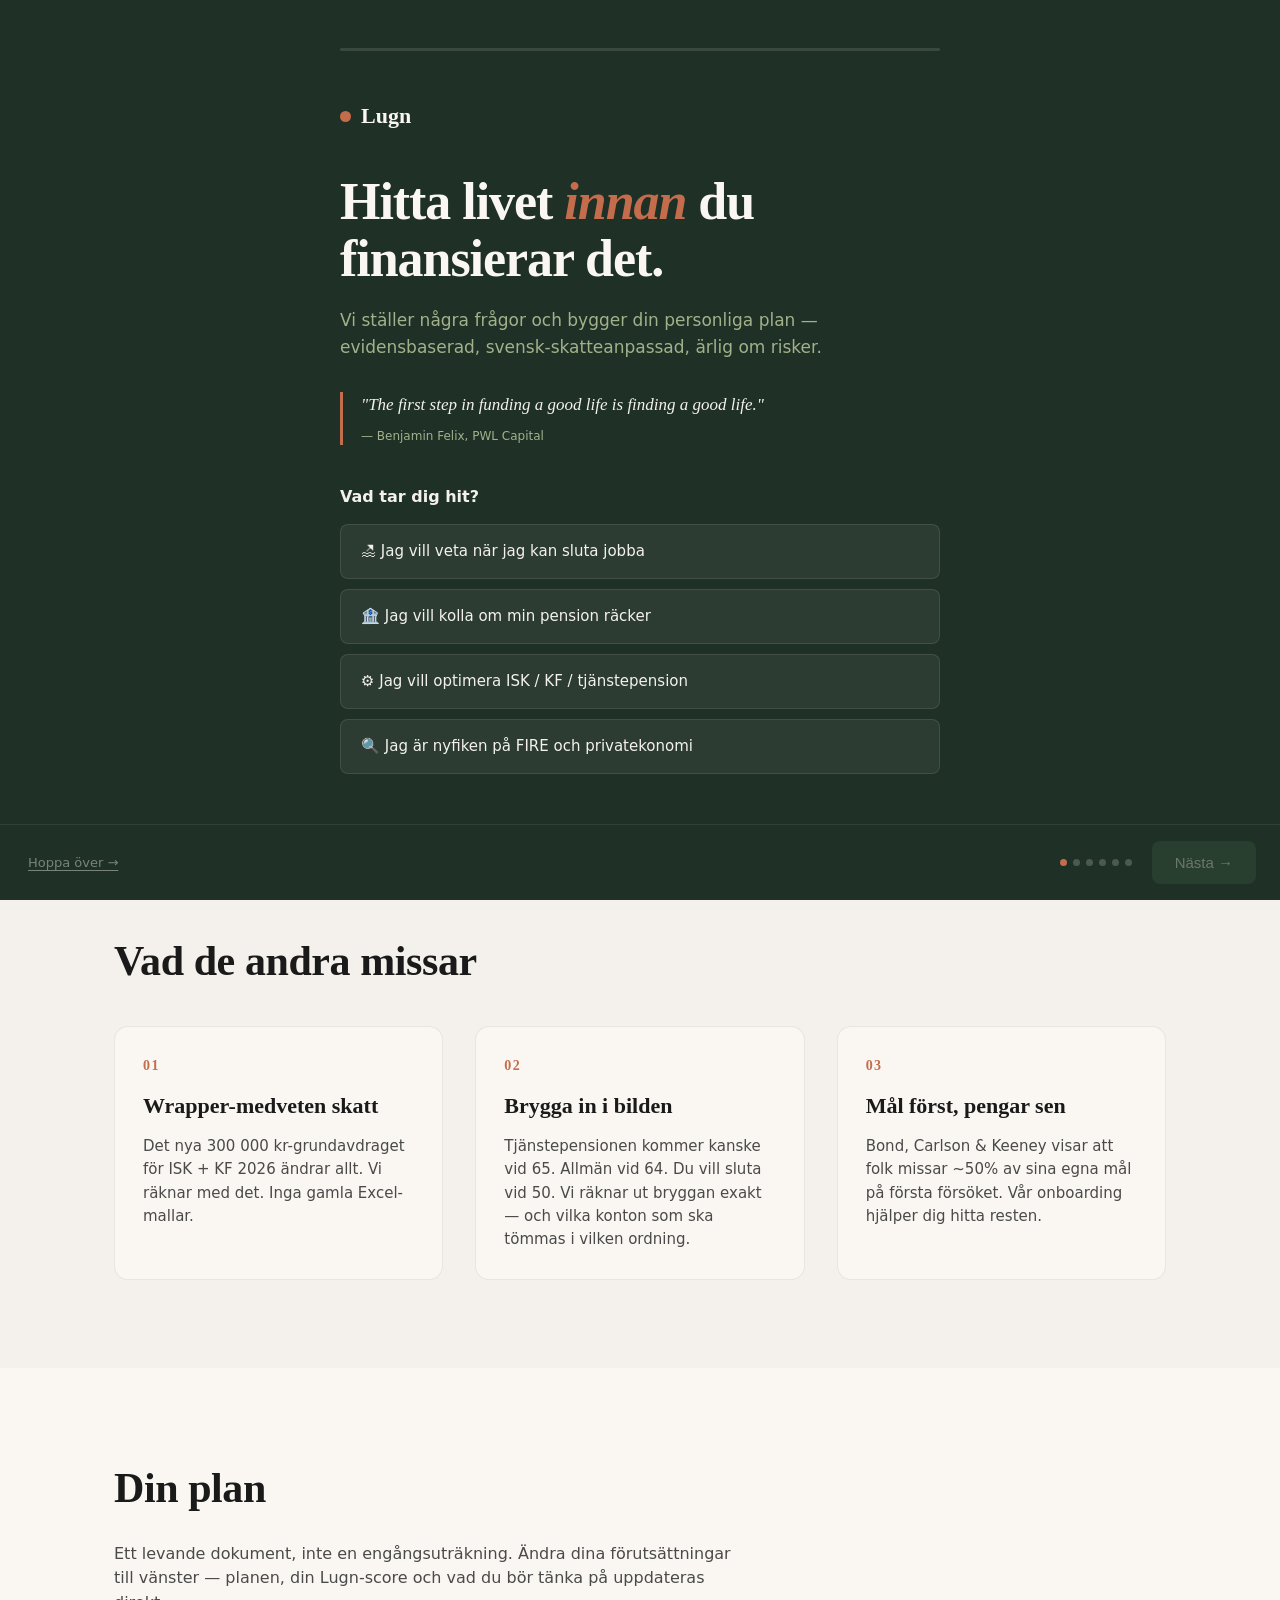
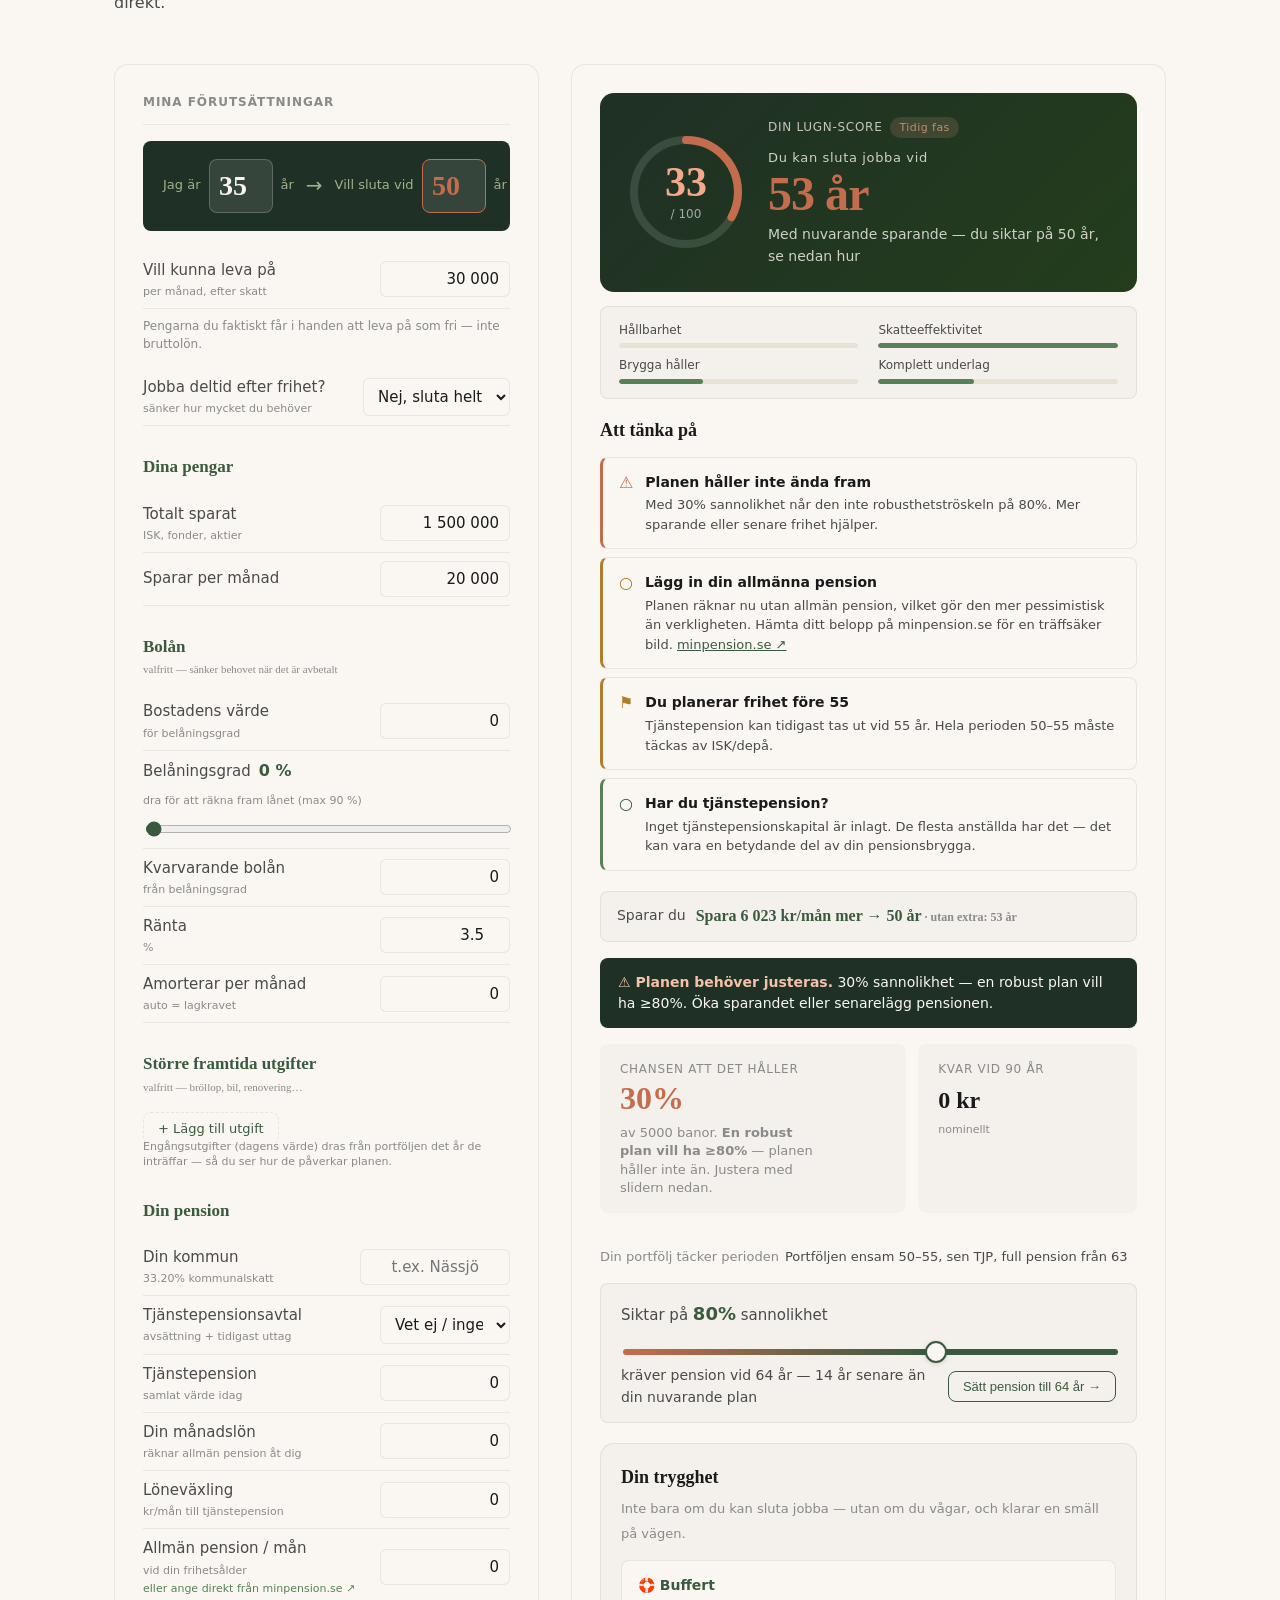
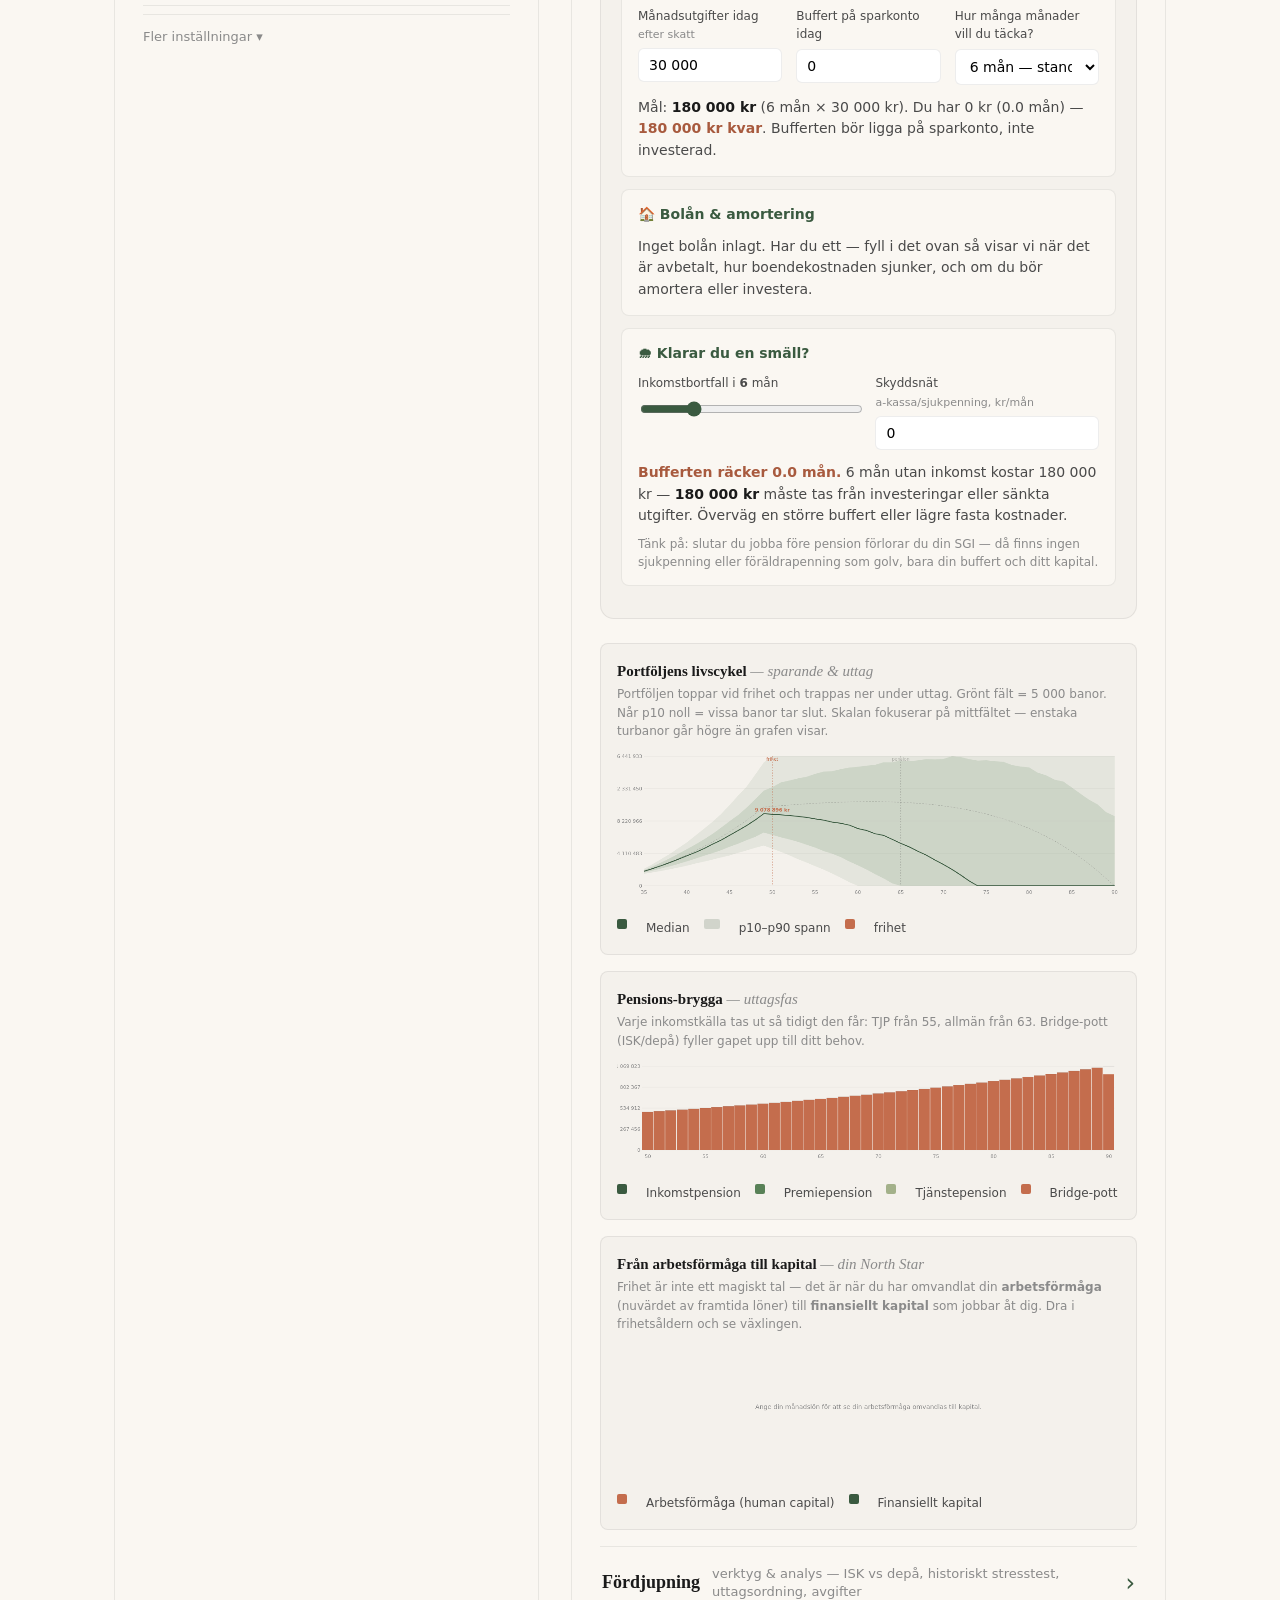
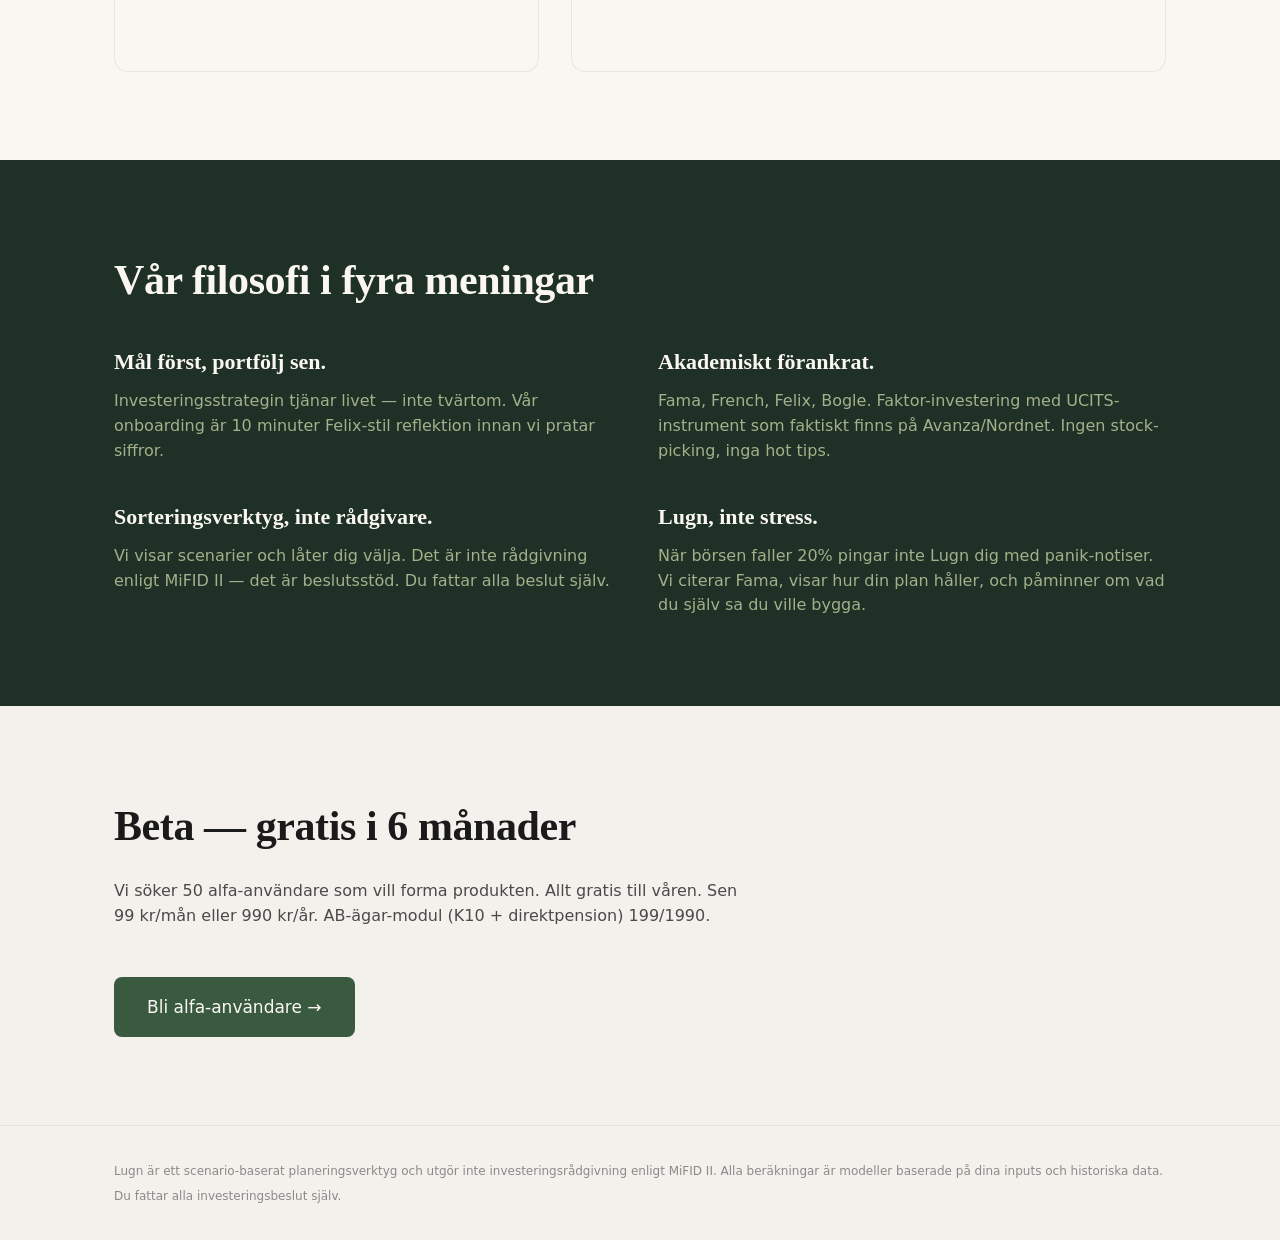
==== prototype/index.html @ bfe2ec63 "Ny graf: Human capital → finansiellt kapital (North Star) Feature #2 av användarens önskelista. Stap" ====
<!DOCTYPE html>
<html lang="sv">
<head>
<meta charset="UTF-8">
<meta name="viewport" content="width=device-width, initial-scale=1.0">
<title>Lugn — Hitta livet innan du finansierar det</title>
<link rel="stylesheet" href="style.css?v=52">
<link rel="stylesheet" href="onboarding.css?v=52">
</head>
<body>

<!-- ═══ ONBOARDING OVERLAY ═══════════════════════════════════════════════ -->
<div id="obOverlay" class="ob-overlay" style="display:none">
  <div class="ob-wrap" id="obWrap">

    <div class="ob-progress">
      <div class="ob-progress-bar" id="obProgress"></div>
    </div>

    <!-- Steg 1 -->
    <div class="ob-step active" data-step="1">
      <div class="ob-logo"><span class="brand-dot"></span> Lugn</div>
      <h1 class="ob-h1">Hitta livet <em>innan</em> du finansierar det.</h1>
      <p class="ob-lead">Vi ställer några frågor och bygger din personliga plan — evidensbaserad, svensk-skatteanpassad, ärlig om risker.</p>
      <blockquote class="ob-quote">
        "The first step in funding a good life is finding a good life."
        <cite>— Benjamin Felix, PWL Capital</cite>
      </blockquote>
      <p class="ob-question">Vad tar dig hit?</p>
      <div class="ob-options" data-key="motivation">
        <button class="ob-opt" data-val="fire">🏖 Jag vill veta när jag kan sluta jobba</button>
        <button class="ob-opt" data-val="pension">🏦 Jag vill kolla om min pension räcker</button>
        <button class="ob-opt" data-val="optimize">⚙️ Jag vill optimera ISK / KF / tjänstepension</button>
        <button class="ob-opt" data-val="curious">🔍 Jag är nyfiken på FIRE och privatekonomi</button>
      </div>
    </div>

    <!-- Steg 2 -->
    <div class="ob-step" data-step="2">
      <div class="ob-step-label">Steg 2 av 6</div>
      <h2 class="ob-h2">Om dig</h2>
      <label class="ob-label">
        <span>Hur gammal är du?</span>
        <div class="ob-slider-row">
          <input type="range" id="obAge" min="22" max="65" value="35">
          <strong id="obAgeVal">35 år</strong>
        </div>
      </label>
      <p class="ob-question" style="margin-top:28px">Har du sambo eller partner som ingår i planen?</p>
      <div class="ob-options" data-key="partner">
        <button class="ob-opt" data-val="no">Nej, bara jag</button>
        <button class="ob-opt" data-val="yes">Ja, vi planerar ihop</button>
      </div>
      <p class="ob-question" style="margin-top:28px">Hur jobbar du?</p>
      <div class="ob-options" data-key="employment">
        <button class="ob-opt" data-val="employee">Anställd</button>
        <button class="ob-opt" data-val="ab">Egenföretagare med AB <span class="ob-badge">K10-modul</span></button>
        <button class="ob-opt" data-val="mixed">Blandat / konsult</button>
      </div>
    </div>

    <!-- Steg 3 -->
    <div class="ob-step" data-step="3">
      <div class="ob-step-label">Steg 3 av 6</div>
      <h2 class="ob-h2">Dina pengar</h2>
      <p class="ob-sublead">Ungefär räcker. Du kan finjustera allt efteråt.</p>
      <label class="ob-label">
        <span>Vad tjänar du i månaden? <span class="ob-hint">(lön före skatt)</span></span>
        <div class="ob-slider-row">
          <input type="range" id="obSalary" min="0" max="120000" step="1000" value="40000">
          <strong id="obSalaryVal">40 000 kr</strong>
        </div>
      </label>
      <p class="ob-hint" style="margin:6px 0 0">Vi använder lönen för att räkna in din allmänna pension och tjänstepension — annars blir planen onödigt pessimistisk.</p>
      <p class="ob-question" style="margin-top:28px">Totalt sparat idag? <span class="ob-hint">(ISK, KF, fonder, depå)</span></p>
      <div class="ob-chips" data-key="totalSaved">
        <button class="ob-chip" data-val="250000">Under 500 000</button>
        <button class="ob-chip" data-val="750000">500k – 1 miljon</button>
        <button class="ob-chip" data-val="2000000">1 – 3 miljoner</button>
        <button class="ob-chip" data-val="5000000">3 – 7 miljoner</button>
        <button class="ob-chip" data-val="8500000">7 miljoner +</button>
      </div>
      <p class="ob-question" style="margin-top:28px">Sparar per månad?</p>
      <div class="ob-chips" data-key="monthlySavings">
        <button class="ob-chip" data-val="3000">Under 5 000</button>
        <button class="ob-chip" data-val="7500">5 000 – 10 000</button>
        <button class="ob-chip" data-val="15000">10 000 – 20 000</button>
        <button class="ob-chip" data-val="30000">20 000 – 40 000</button>
        <button class="ob-chip" data-val="50000">40 000 +</button>
      </div>
      <p class="ob-question" style="margin-top:28px">Har du tjänstepension?</p>
      <div class="ob-options" data-key="hasTjp">
        <button class="ob-opt" data-val="know">Ja, vet ungefär vad det är värt</button>
        <button class="ob-opt" data-val="has_unknown">Ja, men vet inte hur mycket</button>
        <button class="ob-opt" data-val="none">Nej / egenföretagare utan TJP</button>
      </div>
    </div>

    <!-- Steg 4 -->
    <div class="ob-step" data-step="4">
      <div class="ob-step-label">Steg 4 av 6</div>
      <h2 class="ob-h2">Ditt mål</h2>
      <label class="ob-label">
        <span>Vid vilken ålder vill du ha ekonomisk frihet?</span>
        <div class="ob-slider-row">
          <input type="range" id="obRetire" min="40" max="70" value="55">
          <strong id="obRetireVal">55 år</strong>
        </div>
      </label>
      <label class="ob-label" style="margin-top:32px">
        <span>Hur mycket vill du kunna leva på i månaden — <em>efter skatt</em> — när du är fri?</span>
        <div class="ob-slider-row">
          <input type="range" id="obNeed" min="10000" max="80000" step="1000" value="30000">
          <strong id="obNeedVal">30 000 kr/mån</strong>
        </div>
      </label>
      <p class="ob-hint" style="margin:8px 0 0">Det här är pengarna du faktiskt får i handen att leva på — inte bruttolön.</p>
    </div>

    <!-- Steg 5: Rekommendation (fylls dynamiskt av onboarding.js) -->
    <div class="ob-step" data-step="5">
      <div class="ob-step-label">Steg 5 av 6</div>
      <h2 class="ob-h2">Din nuvarande bana</h2>
      <div id="obRecommendation" class="ob-rec-wrap">
        <div class="ob-spinner" style="margin:48px auto"></div>
      </div>
    </div>

    <!-- Steg 6 (fd. steg 5): Hitta livet -->
    <div class="ob-step" data-step="6">
      <div class="ob-step-label">Steg 6 av 6</div>
      <h2 class="ob-h2">Hitta livet</h2>
      <p class="ob-sublead">Det här steget är annorlunda. Det handlar inte om pengar.</p>
      <blockquote class="ob-quote small">
        "People omit nearly half of the objectives they later identify as personally relevant — on the first try."
        <cite>— Bond, Carlson &amp; Keeney (2008)</cite>
      </blockquote>
      <label class="ob-label" style="margin-top:24px">
        <span>Vad vill du ha mer tid till när du är ekonomiskt fri?<br>
        <small style="color:rgba(255,255,255,.5);font-weight:400">Skriv minst tre saker. Var konkret.</small></span>
        <textarea id="obGoals" rows="4" placeholder="T.ex. mer tid med barnen, bygga något med händerna, resa utan deadline…"></textarea>
      </label>
      <p class="ob-question" style="margin-top:28px">Vilket påstående stämmer bäst in på dig?</p>
      <div class="ob-options" data-key="disposition">
        <button class="ob-opt" data-val="approach">
          "När jag vill ha något ger jag mig hän helt för att nå det."
          <small>Approach — coachen fokuserar på vad du är på väg mot</small>
        </button>
        <button class="ob-opt" data-val="avoidance">
          "Jag oroar mig för att göra fel och vill undvika misstag."
          <small>Avoidance — coachen fokuserar på vad planen skyddar dig mot</small>
        </button>
        <button class="ob-opt" data-val="mixed">
          "Lite av varje beroende på situation."
          <small>Mixed — coachen anpassar sig</small>
        </button>
      </div>
    </div>

    <!-- Steg 7: Computing -->
    <div class="ob-step" data-step="7">
      <div class="ob-computing">
        <div class="ob-spinner"></div>
        <h2 class="ob-h2" style="margin-top:32px">Bygger din plan…</h2>
        <div class="ob-computing-steps">
          <div class="ob-cs" id="cs1">✓ Svenska skatteregler 2026</div>
          <div class="ob-cs" id="cs2">✓ Pensions-brygga beräknad</div>
          <div class="ob-cs" id="cs3">✓ Monte Carlo (5 000 banor)</div>
          <div class="ob-cs" id="cs4">✓ Din plan är klar</div>
        </div>
      </div>
    </div>

    <!-- Nav -->
    <div class="ob-nav" id="obNav">
      <button class="ob-back btn btn-ghost" id="obBack" type="button" style="display:none">← Tillbaka</button>
      <button class="ob-skip" id="obSkip" type="button" onclick="skipOnboarding()">Hoppa över →</button>
      <div class="ob-nav-right">
        <span class="ob-step-dots" id="obDots"></span>
        <button class="btn btn-primary ob-next" id="obNext" type="button" disabled>Nästa →</button>
      </div>
    </div>

  </div>
</div>
<!-- ═══════════════════════════════════════════════════════════════════════ -->

<header class="nav">
  <div class="container nav-inner">
    <a class="brand" href="#top">
      <span class="brand-dot"></span>
      Lugn
    </a>
    <nav class="nav-links">
      <a href="#kalkylator">Kalkylatorn</a>
      <a href="#filosofi">Filosofin</a>
      <a href="#priser">Priser</a>
    </nav>
    <a class="btn btn-ghost" href="#kalkylator">Prova gratis</a>
  </div>
</header>

<main id="top">

  <section class="hero">
    <div class="container">
      <span class="eyebrow">Evidence-based finansplanering för svenskar</span>
      <h1>Hitta livet <em>innan</em> du finansierar det.</h1>
      <p class="lead">
        Lugn är en lugn, akademiskt förankrad finansplanerings-app — inte en mäklare, inte en robot.
        Vi räknar ut hur stor pensions-brygga du behöver, vilka konton du borde fylla först,
        och när du faktiskt kan sluta jobba — med svenska skatteregler och 2026 års 300 000 kr ISK-grundavdrag inräknat.
      </p>
      <div class="hero-cta">
        <button class="btn btn-primary" id="heroCta" onclick="showOnboarding()">Kom igång — 5 frågor →</button>
        <a class="btn btn-text" href="#kalkylator">Hoppa direkt till kalkylatorn</a>
      </div>
      <div class="hero-quote">
        <em>"The first step in funding a good life is finding a good life."</em>
        <span>— Benjamin Felix, PWL Capital</span>
      </div>
    </div>
  </section>

  <section class="band band-cream">
    <div class="container">
      <h2 class="section-h">Vad de andra missar</h2>
      <div class="grid-3">
        <div class="card">
          <div class="card-num">01</div>
          <h3>Wrapper-medveten skatt</h3>
          <p>Det nya 300 000 kr-grundavdraget för ISK + KF 2026 ändrar allt. Vi räknar med det. Inga gamla Excel-mallar.</p>
        </div>
        <div class="card">
          <div class="card-num">02</div>
          <h3>Brygga in i bilden</h3>
          <p>Tjänstepensionen kommer kanske vid 65. Allmän vid 64. Du vill sluta vid 50. Vi räknar ut bryggan exakt — och vilka konton som ska tömmas i vilken ordning.</p>
        </div>
        <div class="card">
          <div class="card-num">03</div>
          <h3>Mål först, pengar sen</h3>
          <p>Bond, Carlson &amp; Keeney visar att folk missar ~50% av sina egna mål på första försöket. Vår onboarding hjälper dig hitta resten.</p>
        </div>
      </div>
    </div>
  </section>

  <section id="kalkylator" class="band">
    <div class="container">
      <h2 class="section-h">Din plan</h2>
      <p class="section-sub">Ett levande dokument, inte en engångsuträkning. Ändra dina förutsättningar till vänster — planen, din Lugn-score och vad du bör tänka på uppdateras direkt.</p>

      <div class="calc">
        <div class="calc-inputs">
          <div class="calc-inputs-header">Mina förutsättningar</div>

          <!-- Huvud-frågan: åldrarna -->
          <div class="age-hero">
            <div class="age-hero-item">
              <span class="age-hero-label">Jag är</span>
              <input type="number" id="age" value="35" min="18" max="80" class="age-hero-input">
              <span class="age-hero-unit">år</span>
            </div>
            <div class="age-hero-sep">→</div>
            <div class="age-hero-item">
              <span class="age-hero-label">Vill sluta vid</span>
              <input type="number" id="retire" value="50" min="35" max="75" class="age-hero-input hero-retire">
              <span class="age-hero-unit">år</span>
            </div>
          </div>

          <!-- Önskad inkomst som fri/pensionär -->
          <div class="need-section">
            <label class="need-input-label">
              <span>Vill kunna leva på <span class="input-hint">per månad, efter skatt</span></span>
              <input type="text" inputmode="numeric" class="num" id="needPerMonth" value="30000" step="1000">
            </label>
            <p class="need-hint">Pengarna du faktiskt får i handen att leva på som fri — inte bruttolön.</p>

            <label class="need-input-label" style="margin-top:14px">
              <span>Jobba deltid efter frihet? <span class="input-hint">sänker hur mycket du behöver</span></span>
              <select id="partTimePct" style="width:auto;text-align:left">
                <option value="0">Nej, sluta helt</option>
                <option value="25">Ja, 25 %</option>
                <option value="50">Ja, 50 %</option>
                <option value="75">Ja, 75 %</option>
              </select>
            </label>
            <label class="need-input-label" id="partTimeUntilRow" style="display:none">
              <span>…deltid till ålder</span>
              <input type="number" id="partTimeUntil" value="60" min="40" max="75">
            </label>
            <p class="need-hint" id="partTimeHint" style="display:none"></p>
          </div>

          <h3>Dina pengar</h3>
          <label>
            <span>Totalt sparat <span class="input-hint">ISK, fonder, aktier</span></span>
            <input type="text" inputmode="numeric" class="num" id="iskBalance" value="1500000" step="50000">
          </label>
          <label>
            <span>Sparar per månad</span>
            <input type="text" inputmode="numeric" class="num" id="savingsPerMonth" value="20000" step="1000">
          </label>

          <h3>Bolån <span class="input-hint">valfritt — sänker behovet när det är avbetalt</span></h3>
          <label>
            <span>Bostadens värde <span class="input-hint">för belåningsgrad</span></span>
            <input type="text" inputmode="numeric" class="num" id="propertyValue" value="0" step="100000">
          </label>
          <label class="calc-slider-row">
            <span>Belåningsgrad <strong id="ltvVal">0 %</strong> <span class="input-hint">dra för att räkna fram lånet (max 90 %)</span></span>
            <input type="range" id="ltvSlider" min="0" max="90" value="0" step="1">
          </label>
          <label>
            <span>Kvarvarande bolån <span class="input-hint">från belåningsgrad</span></span>
            <input type="text" inputmode="numeric" class="num" id="loanBalance" value="0" step="50000">
          </label>
          <label>
            <span>Ränta <span class="input-hint">%</span></span>
            <input type="number" id="loanRate" value="3.5" step="0.1">
          </label>
          <label>
            <span>Amorterar per månad <span class="input-hint">auto = lagkravet</span></span>
            <input type="text" inputmode="numeric" class="num" id="loanAmort" value="0" step="500">
          </label>

          <h3>Större framtida utgifter <span class="input-hint">valfritt — bröllop, bil, renovering…</span></h3>
          <div id="bigExpList"></div>
          <button type="button" id="bigExpAdd" class="bigexp-add">+ Lägg till utgift</button>
          <p class="field-note">Engångsutgifter (dagens värde) dras från portföljen det år de inträffar — så du ser hur de påverkar planen.</p>

          <h3>Din pension</h3>
          <label>
            <span>Din kommun <span class="input-hint" id="kommunRate">för rätt skattesats</span></span>
            <input list="kommunList" id="kommun" placeholder="t.ex. Nässjö" style="width:150px">
          </label>
          <label>
            <span>Tjänstepensionsavtal <span class="input-hint" id="avtalInfo">avsättning + tidigast uttag</span></span>
            <select id="avtal">
              <option value="ingen">Vet ej / ingen</option>
              <option value="itp1">ITP1 — privat tjänsteman (1979+)</option>
              <option value="saflo">SAF-LO — privat arbetare (LO)</option>
              <option value="akapkr">AKAP-KR — kommun/region</option>
              <option value="pa16">PA16 — statligt anställd (1988+)</option>
              <option value="itp2">ITP2 — privat tjänsteman (före 1979)</option>
              <option value="kapkl">KAP-KL — kommun/region (äldre)</option>
              <option value="egen">Eget AB / direktpension</option>
            </select>
          </label>
          <label>
            <span>Tjänstepension <span class="input-hint">samlat värde idag</span></span>
            <input type="text" inputmode="numeric" class="num" id="tjpPott" value="0" step="50000">
          </label>
          <label>
            <span>Din månadslön <span class="input-hint" id="allmanComputed">räknar allmän pension åt dig</span></span>
            <input type="text" inputmode="numeric" class="num" id="salary" value="0" step="1000" placeholder="t.ex. 38000">
          </label>
          <label>
            <span>Löneväxling <span class="input-hint">kr/mån till tjänstepension</span></span>
            <input type="text" inputmode="numeric" class="num" id="loneVaxling" value="0" step="500">
          </label>
          <p class="field-note" id="loneVaxlingNote" style="display:none"></p>
          <label>
            <span>Allmän pension / mån <span class="input-hint">vid din frihetsålder</span>
              <a class="input-link" href="https://www.minpension.se" target="_blank">eller ange direkt från minpension.se ↗</a>
            </span>
            <input type="text" inputmode="numeric" class="num" id="allmanMonthly" value="0" step="1000">
          </label>
          <div class="field-note" id="allmanAt65Note" style="display:none"></div>

          <button class="advanced-toggle" id="advancedToggle" type="button">
            Fler inställningar <span id="advancedArrow">▾</span>
          </button>
          <div class="advanced-section" id="advancedSection">
            <label>
              <span>KF (kapitalförsäkring)</span>
              <input type="text" inputmode="numeric" class="num" id="kfBalance" value="0" step="50000">
            </label>
            <label>
              <span>Vanlig depå (AKB)</span>
              <input type="text" inputmode="numeric" class="num" id="depaBalance" value="0" step="50000">
            </label>
            <label>
              <span>TJP utbetalningsperiod</span>
              <select id="tjpPeriod">
                <option value="5">5 år</option>
                <option value="10">10 år</option>
                <option value="15">15 år</option>
                <option value="20" selected>20 år</option>
                <option value="-1">Livsvarig</option>
              </select>
            </label>
            <label>
              <span>Planerar till ålder</span>
              <input type="number" id="lifespan" value="90" min="70" max="100">
            </label>
            <label>
              <span>Real avkastning %</span>
              <input type="number" id="realReturn" value="5" step="0.5">
            </label>
            <label>
              <span>Inflation %</span>
              <input type="number" id="inflation" value="2" step="0.5">
            </label>
            <label>
              <span>TJP-avsättning / mån <span class="input-hint">medan du jobbar (typ. 4,5–6% av lön)</span></span>
              <input type="text" inputmode="numeric" class="num" id="tjpContrib" value="0" step="500">
            </label>
            <label class="toggle-label">
              <span>AP7-glidbana <span class="input-hint">trappa ner aktier mot pension (livscykel)</span></span>
              <input type="checkbox" id="glidbana">
            </label>
          </div>
        </div>

        <div class="calc-output">

          <!-- PLAN-SCORE + SVAR (Conquest-stil plan-hjälte) -->
          <div class="plan-hero">
            <div class="plan-score-card">
              <svg class="score-ring-svg" viewBox="0 0 120 120">
                <circle class="score-ring-bg" cx="60" cy="60" r="52"></circle>
                <circle class="score-ring" id="scoreRing" cx="60" cy="60" r="52"
                  transform="rotate(-90 60 60)"></circle>
              </svg>
              <div class="score-center">
                <div class="score-num" id="lugnScore">—</div>
                <div class="score-of">/ 100</div>
              </div>
            </div>
            <div class="plan-hero-text">
              <div class="plan-hero-eyebrow">Din Lugn-score <span class="score-grade" id="scoreGrade">—</span></div>
              <div class="answer-hero-label">Du kan sluta jobba vid</div>
              <div class="answer-hero-age" id="answerAge">— år</div>
              <div class="answer-hero-sub" id="answerSub">Beräknar…</div>
            </div>
          </div>

          <!-- Score-delkomponenter -->
          <div class="score-parts" id="scoreParts"></div>

          <!-- Att tänka på (Insights) -->
          <div class="insights-section">
            <div class="insights-header">Att tänka på</div>
            <div class="insights-list" id="insightsList">
              <div class="insight-empty">Räknar din plan…</div>
            </div>
          </div>

          <!-- Snabb vad-händer-om rad -->
          <div class="what-if-row">
            <span class="what-if-label">Sparar du</span>
            <input type="number" id="reverseAge" value="50" min="35" max="70" style="display:none">
            <span class="what-if-answer" id="reverseSavings">—</span>
          </div>

          <!-- Plan-summary (varning / OK) -->
          <div class="plan-summary" id="planSummary">
            <div class="plan-summary-text" id="planSummaryText">Räknar…</div>
          </div>

          <div class="result-row">
            <div class="metric metric-mc">
              <div class="metric-label">Chansen att det håller</div>
              <div class="metric-mc-row">
                <span class="success-badge" id="successRate">—</span>
                <span class="success-label" id="successLabel">Räknar…</span>
              </div>
            </div>
            <div class="metric">
              <div class="metric-label">Kvar vid <span id="endAge">90</span> år</div>
              <div class="metric-value" id="endCapital">—</div>
              <div style="font-size:11px;color:var(--ink-400);margin-top:2px">nominellt</div>
            </div>
          </div>
          <!-- Bridge-info som sekundär förklaring -->
          <div class="bridge-detail">
            <span class="bridge-detail-label">Din portfölj täcker perioden</span>
            <span id="bridgeSub" class="bridge-detail-val">—</span>
          </div>

          <div class="sr-slider-wrap">
            <div class="sr-slider-header">
              <span class="sr-slider-label">Siktar på <strong id="srSliderValue">90%</strong> sannolikhet</span>
              <span class="sr-building" id="srBuilding" style="display:none">Beräknar… 🔄</span>
            </div>
            <input type="range" id="srSlider" min="50" max="97" value="90" step="1" disabled>
            <div class="sr-slider-footer">
              <span class="sr-result" id="srSliderResult">Laddar lookup-tabell…</span>
              <button class="btn btn-ghost sr-apply" id="srApplyBtn" style="display:none" type="button"></button>
            </div>
          </div>

          <!-- ═══ TRYGGHET: buffert · motståndskraft · tillåtelse att spendera ═══ -->
          <div class="trygg-panel">
            <div class="trygg-head">
              <h4>Din trygghet</h4>
              <span class="trygg-sub">Inte bara om du kan sluta jobba — utan om du vågar, och klarar en smäll på vägen.</span>
            </div>

            <!-- 1. Buffert -->
            <div class="trygg-card">
              <div class="trygg-card-title">🛟 Buffert</div>
              <div class="trygg-controls">
                <label class="trygg-field">
                  <span>Månadsutgifter idag <span class="input-hint">efter skatt</span></span>
                  <input type="text" inputmode="numeric" class="num" id="tryggExpenses" step="1000" value="">
                </label>
                <label class="trygg-field">
                  <span>Buffert på sparkonto idag</span>
                  <input type="text" inputmode="numeric" class="num" id="tryggBufferNow" step="10000" value="0">
                </label>
                <label class="trygg-field">
                  <span>Hur många månader vill du täcka?</span>
                  <select id="tryggBufferMonths">
                    <option value="3">3 mån — två inkomster, trygg anställning</option>
                    <option value="6" selected>6 mån — standard</option>
                    <option value="9">9 mån — en inkomst / sårbar bransch</option>
                    <option value="12">12 mån — eget AB / oregelbunden inkomst</option>
                  </select>
                </label>
              </div>
              <div class="trygg-result" id="tryggBufferResult">—</div>
            </div>

            <!-- 1b. Bolån -->
            <div class="trygg-card" id="tryggBolanCard">
              <div class="trygg-card-title">🏠 Bolån & amortering</div>
              <div class="trygg-result" id="tryggBolanResult">—</div>
            </div>

            <!-- 2. Motståndskraft -->
            <div class="trygg-card">
              <div class="trygg-card-title">🌧 Klarar du en smäll?</div>
              <div class="trygg-controls">
                <label class="trygg-field">
                  <span>Inkomstbortfall i <strong id="tryggLossVal">6</strong> mån</span>
                  <input type="range" id="tryggLossMonths" min="1" max="24" value="6" step="1">
                </label>
                <label class="trygg-field">
                  <span>Skyddsnät <span class="input-hint">a-kassa/sjukpenning, kr/mån</span></span>
                  <input type="text" inputmode="numeric" class="num" id="tryggSafetyNet" step="1000" value="0">
                </label>
              </div>
              <div class="trygg-result" id="tryggResilienceResult">—</div>
              <p class="trygg-note" id="tryggSgiNote"></p>
            </div>

            <!-- 3. Tillåtelse att spendera -->
            <div class="trygg-card trygg-permission">
              <div class="trygg-card-title">💛 Tillåtelse att spendera</div>
              <div class="trygg-result" id="tryggPermissionResult">Räknar…</div>
            </div>
          </div>

          <!-- Portföljens livscykel — stor fullbredds-graf -->
          <div class="chart-panel chart-full">
            <h4>Portföljens livscykel <span class="chart-sub">— sparande &amp; uttag</span></h4>
            <p class="chart-help">Portföljen toppar vid frihet och trappas ner under uttag. Grönt fält = 5 000 banor. Når p10 noll = vissa banor tar slut. Skalan fokuserar på mittfältet — enstaka turbanor går högre än grafen visar.</p>
            <canvas id="accumChart" width="1120" height="340"></canvas>
            <div class="legend">
              <span class="leg-dot" style="background:#3a5a40"></span> Median
              <span class="leg-dot" style="background:#3a5a4030; width:16px; border-radius:2px"></span> p10–p90 spann
              <span class="leg-dot" style="background:#c46d4d"></span> frihet
            </div>
          </div>

          <div class="chart-panel chart-full">
            <h4>Pensions-brygga <span class="chart-sub">— uttagsfas</span></h4>
            <p class="chart-help">Varje inkomstkälla tas ut så tidigt den får: TJP från 55, allmän från 63. Bridge-pott (ISK/depå) fyller gapet upp till ditt behov.</p>
            <canvas id="bridgeChart" width="1120" height="240"></canvas>
            <div class="legend">
              <span class="leg-dot" style="background:#3a5a40"></span> Inkomstpension
              <span class="leg-dot" style="background:#588157"></span> Premiepension
              <span class="leg-dot" style="background:#a3b18a"></span> Tjänstepension
              <span class="leg-dot" style="background:#c46d4d"></span> Bridge-pott
            </div>
          </div>

          <!-- Human capital → finansiellt kapital -->
          <div class="chart-panel chart-full" id="hcPanel">
            <h4>Från arbetsförmåga till kapital <span class="chart-sub">— din North Star</span></h4>
            <p class="chart-help">Frihet är inte ett magiskt tal — det är när du har omvandlat din <strong>arbetsförmåga</strong> (nuvärdet av framtida löner) till <strong>finansiellt kapital</strong> som jobbar åt dig. Dra i frihetsåldern och se växlingen.</p>
            <canvas id="hcChart" width="1120" height="300"></canvas>
            <div class="legend">
              <span class="leg-dot" style="background:#c46d4d"></span> Arbetsförmåga (human capital)
              <span class="leg-dot" style="background:#3a5a40"></span> Finansiellt kapital
              <span class="hc-cross" id="hcCrossNote"></span>
            </div>
          </div>

          <!-- ═══ FÖRDJUPNING — hopfällbara verktyg & analys ═══════════════════ -->
          <details class="deepdive">
            <summary class="deepdive-summary">
              <span class="deepdive-title">Fördjupning</span>
              <span class="deepdive-sub">verktyg &amp; analys — ISK vs depå, historiskt stresstest, uttagsordning, avgifter</span>
              <span class="deepdive-chevron">›</span>
            </summary>

          <!-- ISK vs Aktiedepå -->
          <div class="isk-af-wrap">
            <h4 class="isk-af-title">ISK vs aktiedepå — vad lönar sig?</h4>
            <p class="chart-help">ISK betalar schablon varje år. Aktiedepå betalar 30% skatt vid försäljning. Vilken är bättre för dig?</p>

            <div class="isk-af-inputs">
              <label class="isk-af-input-label">
                <span>Befintligt kapital</span>
                <input type="text" inputmode="numeric" class="num" id="iskAfInitial" value="1000000" step="100000">
              </label>
              <label class="isk-af-input-label">
                <span>Månadssparande</span>
                <input type="text" inputmode="numeric" class="num" id="iskAfMonthly" value="10000" step="1000">
              </label>
              <label class="isk-af-input-label">
                <span>Sparhorisont (år)</span>
                <input type="number" id="iskAfYears" value="20" min="1" max="50">
              </label>
              <label class="isk-af-input-label">
                <span>Avkastning / år (nominell %)</span>
                <input type="number" id="iskAfReturn" value="7" step="0.5">
              </label>
            </div>

            <!-- Tid till FIRE -->
            <div class="fire-time-wrap" id="iskAfFireTime">
              <span style="color:var(--ink-400);font-size:13px">Beräknar tid till FIRE…</span>
            </div>

            <div class="isk-af-result">
              <div class="isk-af-winner" id="iskAfWinner">—</div>
              <div class="isk-af-meta" id="iskAfDiff">Beräknar…</div>
              <div class="isk-af-crossover" id="iskAfCrossover" style="display:none"></div>
            </div>

            <canvas id="iskAfChart" width="700" height="220"></canvas>
            <div class="legend" style="margin-top:10px">
              <span class="leg-dot" style="background:#3a5a40"></span> ISK (netto efter schablon)
              <span class="leg-dot" style="background:#c46d4d"></span> Aktiedepå (efter 30% reavinstskatt vid försäljning)
            </div>

            <div class="isk-af-explainer">
              <strong>Varför ISK oftast vinner över tid:</strong>
              Schablonen är 1.065% av balansen per år (2026). Aktiedepån betalar 30% på vinsten.
              ISK vinner när avkastningen överstiger <strong>3.55%</strong> — dvs. nästan alltid vid ett globalt indexfondsparande.
              Vid <em>låg</em> avkastning eller <em>korta</em> horisonter kan aktiedepån vinna eftersom du inte betalat löpande schablon.
            </div>
          </div>

          <!-- Engine A: Historisk backtesting -->
          <div class="bt-wrap">
            <h4 class="bt-title">Historiskt stresstest <span class="chart-sub">— verklig historik 1970–2025</span></h4>
            <p class="chart-help">Monte Carlo simulerar slumpade framtider. Detta testar din plan mot <strong>faktiska</strong> historiska avkastningssekvenser — inklusive de värsta starterna (1973–74, 2000, 2008). Klassisk rullande-fönster-metod (Clare et al. 2017).</p>
            <div class="alloc-row">
              <span class="alloc-end">International<br><small>MSCI World</small></span>
              <input type="range" id="allocSlider" min="0" max="100" value="100" step="5">
              <span class="alloc-end">Sverige<br><small>SIXRX</small></span>
            </div>
            <div class="alloc-current" id="allocLabel">100% international</div>
            <div class="alloc-optim" id="allocOptim"></div>
            <details class="homebias-note">
              <summary>Varför ändå en del Sverige? (forskning)</summary>
              <p>Min-varians pekar här på 100% global eftersom svenska börsen är ovanligt <strong>koncentrerad och volatil</strong> (σ 25% vs 18%) — och i historien har dollarn dämpat globala fall i SEK. Men det är bakåtblickande och ignorerar avkastning.</p>
              <p>Forskning (<a href="https://rationalreminder.ca/blog/2019/12/5/for-investors-a-little-home-country-bias-goes-a-long-way" target="_blank">Felix/Rational Reminder</a>, Vanguard, Franklin Templeton) stödjer ändå <strong>~25–40% hemmamarknad</strong> av strukturella skäl som inte hänger på historiska siffror:</p>
              <ul>
                <li><strong>Valutamatchning:</strong> du spenderar i SEK som pensionär — svenska aktier matchar dina utgifter, utländska bär valutarisk.</li>
                <li><strong>Lägre kostnader & skatt:</strong> ingen utländsk källskatt, billigare via ISK.</li>
                <li><strong>Diversifiering:</strong> korrelationen är 0,75 (ej 1), så hemmamarknaden ger en diversifieringseffekt. Vanguard finner att volatiliteten faktiskt <em>ökar</em> över ~70% utländskt.</li>
              </ul>
              <p>Slutsats: ren min-varians på denna data ger ett hörn (100% global), men en evidensbaserad svensk-anpassad mix är snarare <strong>~20–40% Sverige</strong>.</p>
            </details>
            <div id="backtestResult"></div>

            <!-- Tillväxtgraf 1 kr 1970→2025 -->
            <div class="hist-chart-wrap">
              <h5 class="hist-title">Värdet av 1 kr investerad 1970 <span class="chart-sub">— i SEK, nominellt, log-skala</span></h5>
              <canvas id="histChart" width="700" height="200"></canvas>
              <div class="hist-avg" id="histAvg"></div>
            </div>

            <p class="bt-note">Allt i <strong>SEK</strong> ur svensk investerares perspektiv: MSCI World (gross USD omräknad till SEK via årsslut USD/SEK, FRED) + Stockholmsbörsen SIXRX (SEK inkl utdelningar, 1900–2025, RikaTillsammans). Nominell — deflateras med ditt inflationsantagande.</p>
          </div>

          <!-- Uttagsoptimering (skiktgräns) -->
          <div class="wo-wrap">
            <h4 class="wo-title">Uttagsoptimering — skiktgränsen</h4>
            <p class="chart-help">Tjänstepension räknas som inkomst. ISK-uttag gör inte det. Att sprida pensionen rätt kan spara tiotusentals kronor i statlig skatt.</p>
            <div id="withdrawalOpt"></div>
          </div>

          <!-- Behavioral Shock Simulator -->
          <div class="shock-wrap">
            <h4 class="shock-title">Tål du en krasch?</h4>
            <p class="chart-help">Det farligaste för en plan är en stor nedgång precis när du blir fri (sekvensrisk). Här i kronor, inte procent — för det är så det känns.</p>
            <div class="shock-chips">
              <button class="shock-chip selected" data-crash="2008" type="button">Finanskrisen 2008</button>
              <button class="shock-chip" data-crash="2000" type="button">IT-bubblan 2000</button>
              <button class="shock-chip" data-crash="2020" type="button">Covid 2020</button>
              <button class="shock-chip" data-crash="1973" type="button">Stagflation 70-tal</button>
            </div>
            <div class="shock-result" id="shockResult"></div>
          </div>

          <!-- Fee Drag Auditor -->
          <div class="fee-wrap">
            <h4 class="fee-title">Vad kostar dina avgifter?</h4>
            <p class="chart-help">En aktiv fond på 1,5% mot en indexfond på 0,2% — skillnaden ser liten ut men ränta-på-ränta gör den till en förmögenhet.</p>
            <div class="fee-inputs">
              <label class="fee-input-label">
                <span>Din nuvarande avgift %</span>
                <input type="number" id="feeHigh" value="1.5" step="0.1" min="0" max="3">
              </label>
              <label class="fee-input-label">
                <span>Indexfond-alternativ %</span>
                <input type="number" id="feeLow" value="0.2" step="0.1" min="0" max="3">
              </label>
            </div>
            <div class="fee-result" id="feeDragResult"></div>
          </div>

          <div class="microcopy">
            <p><strong>Om siffrorna:</strong> Monte Carlo kör 5 000 slumpade börsbanor med <em>fat-tailed</em> avkastning (Student-t) — fångar svarta svanar som 2008 bättre än en normalfördelning. Det historiska stresstestet ovan kompletterar med faktiska sekvenser 1970–2025.</p>
          </div>

          </details>

        </div>
      </div>
    </div>
  </section>

  <section id="filosofi" class="band band-dark">
    <div class="container">
      <h2 class="section-h light">Vår filosofi i fyra meningar</h2>
      <div class="grid-2">
        <div class="philosophy">
          <h3>Mål först, portfölj sen.</h3>
          <p>Investeringsstrategin tjänar livet — inte tvärtom. Vår onboarding är 10 minuter Felix-stil reflektion innan vi pratar siffror.</p>
        </div>
        <div class="philosophy">
          <h3>Akademiskt förankrat.</h3>
          <p>Fama, French, Felix, Bogle. Faktor-investering med UCITS-instrument som faktiskt finns på Avanza/Nordnet. Ingen stock-picking, inga hot tips.</p>
        </div>
        <div class="philosophy">
          <h3>Sorteringsverktyg, inte rådgivare.</h3>
          <p>Vi visar scenarier och låter dig välja. Det är inte rådgivning enligt MiFID II — det är beslutsstöd. Du fattar alla beslut själv.</p>
        </div>
        <div class="philosophy">
          <h3>Lugn, inte stress.</h3>
          <p>När börsen faller 20% pingar inte Lugn dig med panik-notiser. Vi citerar Fama, visar hur din plan håller, och påminner om vad du själv sa du ville bygga.</p>
        </div>
      </div>
    </div>
  </section>

  <section id="priser" class="band band-cream">
    <div class="container">
      <h2 class="section-h">Beta — gratis i 6 månader</h2>
      <p class="section-sub">Vi söker 50 alfa-användare som vill forma produkten. Allt gratis till våren. Sen 99 kr/mån eller 990 kr/år. AB-ägar-modul (K10 + direktpension) 199/1990.</p>
      <a class="btn btn-primary big" href="#kalkylator">Bli alfa-användare →</a>
    </div>
  </section>

</main>

<footer>
  <div class="container">
    <small>
      Lugn är ett scenario-baserat planeringsverktyg och utgör inte investeringsrådgivning enligt MiFID II.
      Alla beräkningar är modeller baserade på dina inputs och historiska data.
      Du fattar alla investeringsbeslut själv.
    </small>
  </div>
</footer>

<datalist id="kommunList"></datalist>

<!-- Snabb reset: ta om onboarding-frågorna (bra för att testa olika scenarier) -->
<button id="resetFab" class="reset-fab" onclick="showOnboarding()" title="Ta om frågorna från början">
  <span class="reset-fab-icon">↺</span><span class="reset-fab-label"> Ta om frågorna</span>
</button>

<script src="kommunalskatt.js?v=52"></script>
<script src="market_history.js?v=52"></script>
<script src="onboarding.js?v=52"></script>
<script src="app.js?v=52"></script>
</body>
</html>
---- prototype/style.css ----
/* Lugn — visual system v0.1
   Palette: deep sage + warm cream + coral accent
   Typography: system serif for headings, system sans for body
*/

:root {
  --sage-900: #1f3026;
  --sage-700: #3a5a40;
  --sage-500: #588157;
  --sage-300: #a3b18a;
  --cream-50: #faf7f2;
  --cream-100: #f4f1ec;
  --cream-200: #e8e2d5;
  --coral-500: #c46d4d;
  --coral-600: #a85a3e;
  --ink-900: #1a1a1a;
  --ink-600: #4a4a4a;
  --ink-400: #8a8a8a;
  --line: rgba(26, 26, 26, 0.08);

  --serif: ui-serif, "Iowan Old Style", "Apple Garamond", Georgia, "Times New Roman", serif;
  --sans: -apple-system, BlinkMacSystemFont, "Inter", "Segoe UI", system-ui, sans-serif;

  --radius: 14px;
  --radius-sm: 8px;
  --shadow-sm: 0 1px 2px rgba(26,26,26,.04), 0 1px 1px rgba(26,26,26,.03);
  --shadow-md: 0 4px 20px rgba(26,26,26,.06);
}

* { box-sizing: border-box; }
html { scroll-behavior: smooth; }
body {
  margin: 0;
  font-family: var(--sans);
  color: var(--ink-900);
  background: var(--cream-50);
  font-size: 16px;
  line-height: 1.55;
  -webkit-font-smoothing: antialiased;
}

.container {
  max-width: 1100px;
  margin: 0 auto;
  padding: 0 24px;
}

/* === NAV === */
.nav {
  position: sticky; top: 0; z-index: 50;
  background: var(--cream-50);
  border-bottom: 1px solid var(--line);
}
.nav-inner {
  display: flex; align-items: center; justify-content: space-between;
  padding-top: 16px; padding-bottom: 16px;
}
.brand {
  font-family: var(--serif);
  font-size: 24px; font-weight: 600;
  color: var(--sage-900);
  text-decoration: none;
  display: flex; align-items: center; gap: 10px;
}
.brand-dot {
  width: 11px; height: 11px; border-radius: 50%;
  background: var(--coral-500);
  display: inline-block;
}
.nav-links { display: flex; gap: 28px; }
.nav-links a {
  color: var(--ink-600); text-decoration: none;
  font-size: 15px;
}
.nav-links a:hover { color: var(--sage-700); }

/* === BUTTONS === */
.btn {
  display: inline-block;
  padding: 12px 22px;
  border-radius: var(--radius-sm);
  font-size: 15px; font-weight: 500;
  text-decoration: none;
  cursor: pointer;
  border: 1px solid transparent;
  transition: all .15s ease;
}
.btn-primary {
  background: var(--sage-700); color: var(--cream-50);
}
.btn-primary:hover { background: var(--sage-900); }
.btn-ghost {
  background: transparent;
  border-color: var(--sage-700);
  color: var(--sage-700);
}
.btn-ghost:hover { background: var(--sage-700); color: var(--cream-50); }
.btn-text {
  background: transparent; color: var(--coral-500);
  text-decoration: underline; text-underline-offset: 4px;
}
.btn.big { padding: 16px 32px; font-size: 17px; }

/* === HERO === */
.hero { padding: 88px 0 120px; }
.eyebrow {
  display: inline-block;
  font-size: 13px;
  letter-spacing: .08em;
  text-transform: uppercase;
  color: var(--sage-500);
  margin-bottom: 18px;
  font-weight: 500;
}
.hero h1 {
  font-family: var(--serif);
  font-size: clamp(40px, 6vw, 68px);
  line-height: 1.05;
  font-weight: 600;
  margin: 0 0 24px;
  letter-spacing: -.02em;
  max-width: 900px;
}
.hero h1 em {
  font-style: italic;
  color: var(--coral-500);
}
.lead {
  font-size: 18px;
  color: var(--ink-600);
  max-width: 650px;
  margin: 0 0 36px;
}
.hero-cta { display: flex; gap: 24px; align-items: center; flex-wrap: wrap; }
.hero-quote {
  margin-top: 64px;
  border-left: 3px solid var(--coral-500);
  padding-left: 20px;
  max-width: 600px;
  font-family: var(--serif);
  font-size: 17px;
  color: var(--ink-600);
}
.hero-quote span { display: block; font-family: var(--sans); font-size: 13px; margin-top: 8px; color: var(--ink-400); }

/* === BANDS === */
.band { padding: 88px 0; }
.band-cream { background: var(--cream-100); }
.band-dark { background: var(--sage-900); color: var(--cream-100); }

.section-h {
  font-family: var(--serif);
  font-size: clamp(28px, 4vw, 42px);
  font-weight: 600;
  margin: 0 0 20px;
  letter-spacing: -.01em;
}
.section-h.light { color: var(--cream-50); }
.section-sub {
  font-size: 16px;
  color: var(--ink-600);
  max-width: 640px;
  margin: 0 0 48px;
}

/* === GRID CARDS === */
.grid-3 {
  display: grid;
  grid-template-columns: repeat(3, 1fr);
  gap: 32px;
  margin-top: 32px;
}
@media (max-width: 800px) { .grid-3 { grid-template-columns: 1fr; } }

.card {
  background: var(--cream-50);
  border: 1px solid var(--line);
  border-radius: var(--radius);
  padding: 28px;
}
.card h3 {
  font-family: var(--serif);
  font-size: 22px;
  margin: 12px 0 12px;
  font-weight: 600;
}
.card p { color: var(--ink-600); margin: 0; font-size: 15px; }
.card-num {
  font-family: var(--serif);
  font-size: 14px;
  color: var(--coral-500);
  font-weight: 600;
  letter-spacing: .1em;
}

/* === FIELD NOTE (liten not under fält) === */
.field-note {
  font-size: 11px;
  color: var(--ink-400);
  margin: -6px 0 6px;
  line-height: 1.4;
}
.field-note.lv-warn { color: var(--coral-600); font-weight: 500; }

/* === TOGGLE-rad === */
.toggle-label { align-items: center; }
.toggle-label input[type="checkbox"] {
  width: 20px !important; height: 20px;
  accent-color: var(--sage-700);
  cursor: pointer;
}

/* === MINA FÖRUTSÄTTNINGAR header === */
.calc-inputs-header {
  font-size: 12px;
  letter-spacing: .08em;
  text-transform: uppercase;
  color: var(--ink-400);
  font-weight: 600;
  margin-bottom: 16px;
  padding-bottom: 12px;
  border-bottom: 1px solid var(--line);
}

/* === PLAN HERO (score + svar) === */
.plan-hero {
  display: flex;
  align-items: center;
  gap: 22px;
  background: linear-gradient(135deg, var(--sage-900), #243d1c);
  color: var(--cream-50);
  border-radius: var(--radius);
  padding: 24px 26px;
  margin-bottom: 14px;
}
.plan-score-card {
  position: relative;
  width: 120px; height: 120px;
  flex-shrink: 0;
}
.score-ring-svg { width: 120px; height: 120px; }
.score-ring-bg {
  fill: none;
  stroke: rgba(255,255,255,.12);
  stroke-width: 8;
}
.score-ring {
  fill: none;
  stroke: #3a5a40;
  stroke-width: 8;
  stroke-linecap: round;
  transition: stroke-dashoffset .6s ease, stroke .3s;
}
.score-center {
  position: absolute;
  inset: 0;
  display: flex;
  flex-direction: column;
  align-items: center;
  justify-content: center;
}
.score-num {
  font-family: var(--serif);
  font-size: 42px;
  font-weight: 700;
  line-height: 1;
  color: var(--cream-50);
}
.score-num.good { color: #9ed9b4; }
.score-num.ok   { color: #e8c07d; }
.score-num.warn { color: #f4a98a; }
.score-of { font-size: 12px; opacity: .6; margin-top: 2px; }

.plan-hero-text { flex: 1; }
.plan-hero-eyebrow {
  font-size: 12px;
  letter-spacing: .06em;
  text-transform: uppercase;
  opacity: .75;
  margin-bottom: 10px;
  display: flex; align-items: center; gap: 8px;
}
.score-grade {
  font-family: var(--sans);
  font-size: 11px;
  padding: 2px 9px;
  border-radius: 99px;
  letter-spacing: .04em;
  text-transform: none;
}
.score-grade.good { background: rgba(126,200,160,.2); color: #9ed9b4; }
.score-grade.ok   { background: rgba(232,192,125,.2); color: #e8c07d; }
.score-grade.warn { background: rgba(244,169,138,.2); color: #f4a98a; }

.plan-hero .answer-hero-label { font-size: 13px; opacity: .8; margin-bottom: 2px; }
.plan-hero .answer-hero-age {
  font-family: var(--serif);
  font-size: 48px; font-weight: 700;
  line-height: 1; letter-spacing: -.02em;
}
.plan-hero .answer-hero-sub { font-size: 14px; opacity: .8; margin-top: 6px; }

@media (max-width: 500px) {
  .plan-hero { flex-direction: column; text-align: center; }
}

/* === SCORE PARTS === */
.score-parts {
  display: grid;
  grid-template-columns: 1fr 1fr;
  gap: 8px 20px;
  background: var(--cream-100);
  border: 1px solid var(--line);
  border-radius: var(--radius-sm);
  padding: 14px 18px;
  margin-bottom: 18px;
}
.score-part { display: flex; flex-direction: column; gap: 4px; }
.score-part-label { font-size: 12px; color: var(--ink-600); }
.score-part-bar {
  height: 5px;
  background: var(--cream-200);
  border-radius: 3px;
  overflow: hidden;
}
.score-part-bar span {
  display: block;
  height: 100%;
  background: var(--sage-500);
  border-radius: 3px;
  transition: width .5s ease;
}

/* === INSIGHTS === */
.insights-section { margin-bottom: 20px; }
.insights-header {
  font-family: var(--serif);
  font-size: 18px;
  font-weight: 600;
  margin-bottom: 12px;
}
.insights-list { display: flex; flex-direction: column; gap: 8px; }
.insight {
  display: flex;
  gap: 12px;
  padding: 14px 16px;
  background: var(--cream-50);
  border: 1px solid var(--line);
  border-left-width: 3px;
  border-radius: var(--radius-sm);
}
.insight.sev-high { border-left-color: var(--coral-500); }
.insight.sev-mid  { border-left-color: #b07d2a; }
.insight.sev-low  { border-left-color: var(--sage-500); }
.insight-icon {
  font-size: 16px;
  line-height: 1.4;
  flex-shrink: 0;
}
.insight.sev-high .insight-icon { color: var(--coral-500); }
.insight.sev-mid  .insight-icon { color: #b07d2a; }
.insight.sev-low  .insight-icon { color: var(--sage-700); }
.insight-title {
  font-weight: 600;
  font-size: 14px;
  margin-bottom: 2px;
}
.insight-text {
  font-size: 13px;
  color: var(--ink-600);
  line-height: 1.5;
}
.insight-text a { color: var(--sage-700); }
.insight-empty {
  font-size: 14px;
  color: var(--ink-400);
  padding: 12px 0;
}

/* === AGE HERO (input-sidan) === */
.age-hero {
  display: flex; align-items: center; gap: 12px;
  background: var(--sage-900);
  border-radius: var(--radius-sm);
  padding: 18px 20px;
  margin-bottom: 20px;
}
.age-hero-sep { color: var(--sage-300); font-size: 20px; }
.age-hero-item {
  display: flex; align-items: center; gap: 8px; flex: 1;
}
.age-hero-label {
  font-size: 13px; color: var(--sage-300); white-space: nowrap;
}
.age-hero-input {
  width: 64px !important;
  padding: 10px 8px !important;
  font-family: var(--serif) !important;
  font-size: 28px !important;
  font-weight: 600 !important;
  text-align: center !important;
  background: rgba(255,255,255,.1) !important;
  border: 1px solid rgba(255,255,255,.2) !important;
  border-radius: 8px !important;
  color: var(--cream-50) !important;
}
.age-hero-input.hero-retire {
  color: var(--coral-500) !important;
  border-color: var(--coral-500) !important;
}
.age-hero-unit { font-size: 13px; color: var(--sage-300); }

/* === LIVSSTIL-CHIPS === */
/* Önskad inkomst som fri/pensionär (ersätter livsstils-chipsen) */
.need-section { margin-bottom: 20px; }
.need-input-label {
  display: flex; justify-content: space-between; align-items: center; gap: 12px;
  font-size: 14px; color: var(--ink-600);
}
.need-input-label > span { font-weight: 500; }
.need-input-label input {
  width: 130px; text-align: right;
  padding: 8px 10px;
  font-size: 15px; font-family: var(--sans);
  border: 1px solid var(--line);
  border-radius: var(--radius-sm);
  background: #fff;
}
.need-hint { font-size: 12px; color: var(--ink-400); margin: 8px 0 0; }

/* Större framtida utgifter — dynamiska rader (etikett på egen rad, sen belopp/ålder) */
/* Scopas under .calc-inputs för att slå .calc-inputs input (width:130px). */
.calc-inputs .bigexp-row {
  display: grid;
  grid-template-columns: 1fr auto 56px 24px;
  gap: 7px 8px; margin-bottom: 12px; align-items: center;
}
.calc-inputs .bigexp-row input {
  width: 100% !important; min-width: 0; padding: 8px 9px;
  border: 1px solid var(--line); border-radius: 6px;
  font-size: 14px; font-family: var(--sans); background: #fff;
  text-align: left;
}
.calc-inputs .bigexp-row .bigexp-label { grid-column: 1 / -1; }   /* etikett full bredd */
.calc-inputs .bigexp-row .bigexp-amount,
.calc-inputs .bigexp-row .bigexp-age { text-align: right; }
.bigexp-at { font-size: 13px; color: var(--ink-400); justify-self: end; }
.bigexp-del {
  border: none; background: none; cursor: pointer;
  font-size: 20px; line-height: 1; color: var(--ink-400);
  padding: 0; border-radius: 6px;
}
.bigexp-del:hover { color: var(--coral-600); }
.bigexp-add {
  background: none; border: 1px dashed var(--line); color: var(--sage-700);
  border-radius: var(--radius-sm); padding: 8px 14px; font-size: 13px;
  font-family: var(--sans); cursor: pointer; margin-top: 2px;
}
.bigexp-add:hover { border-color: var(--sage-700); background: var(--cream-100); }

/* === PERSON-CENTRERAT SVAR === */
.answer-hero {
  background: linear-gradient(135deg, var(--sage-900), #2d5016);
  color: var(--cream-50);
  border-radius: var(--radius);
  padding: 24px 28px;
  margin-bottom: 16px;
  text-align: center;
}
.answer-hero-label {
  font-size: 14px; opacity: .8;
  letter-spacing: .05em; margin-bottom: 4px;
}
.answer-hero-age {
  font-family: var(--serif);
  font-size: 64px; font-weight: 700;
  line-height: 1; letter-spacing: -.03em;
  color: var(--cream-50);
}
.answer-hero-sub {
  font-size: 15px; opacity: .8; margin-top: 8px;
}

/* === WHAT-IF ROW === */
.what-if-row {
  display: flex; align-items: center; gap: 10px;
  background: var(--cream-100); border: 1px solid var(--line);
  border-radius: var(--radius-sm);
  padding: 12px 16px;
  margin-bottom: 16px;
  font-size: 14px; color: var(--ink-600);
  flex-wrap: wrap;
}
.what-if-label { white-space: nowrap; }
.what-if-answer {
  font-family: var(--serif); font-size: 16px;
  font-weight: 600; color: var(--sage-700); flex: 1;
}

/* === BRIDGE DETAIL (sekundärt) === */
.bridge-detail {
  font-size: 13px; color: var(--ink-400);
  padding: 6px 0 16px;
  display: flex; gap: 6px; align-items: baseline;
}
.bridge-detail-label { white-space: nowrap; }
.bridge-detail-val { color: var(--ink-600); }

/* === SKIP ONBOARDING === */
.ob-skip {
  background: none; border: none;
  color: rgba(255,255,255,.4);
  font-size: 13px; cursor: pointer;
  font-family: var(--sans);
  text-decoration: underline; text-underline-offset: 3px;
  padding: 4px;
}
.ob-skip:hover { color: rgba(255,255,255,.7); }

/* === CALCULATOR === */
.calc {
  display: grid;
  grid-template-columns: 1fr 1.4fr;
  gap: 32px;
  margin-top: 32px;
}
/* minmax(0,1fr) hindrar grid-blowout: kolumnen får krympa under barnens
   min-content istället för att svämma över på smala skärmar. */
@media (max-width: 900px) { .calc { grid-template-columns: minmax(0, 1fr); } }

.calc-inputs, .calc-output {
  background: var(--cream-50);
  border: 1px solid var(--line);
  border-radius: var(--radius);
  padding: 28px;
  min-width: 0;   /* tillåt krympning i grid-cellen (annars blowout på mobil) */
}
.calc-inputs h3 {
  font-family: var(--serif);
  font-size: 17px;
  margin: 28px 0 14px;
  color: var(--sage-700);
  font-weight: 600;
}
.calc-inputs h3:first-child { margin-top: 0; }
.calc-inputs label {
  display: flex; justify-content: space-between; align-items: center;
  gap: 16px;
  padding: 8px 0;
  border-bottom: 1px solid var(--line);
  font-size: 15px;
  color: var(--ink-600);
}
.calc-inputs label:last-child { border-bottom: none; }
.calc-inputs input, .calc-inputs select {
  width: 130px;
  padding: 8px 10px;
  border: 1px solid var(--line);
  border-radius: 6px;
  font-size: 15px;
  font-family: var(--sans);
  text-align: right;
  background: var(--cream-50);
  color: var(--ink-900);
}
.calc-inputs input:focus, .calc-inputs select:focus {
  outline: none;
  border-color: var(--sage-700);
}
/* Slider-rad (t.ex. belåningsgrad): stapla etikett + fullbredds-reglage */
.calc-inputs label.calc-slider-row {
  flex-direction: column; align-items: stretch; gap: 8px;
}
.calc-slider-row > span { display: flex; align-items: baseline; gap: 8px; flex-wrap: wrap; }
.calc-slider-row strong { color: var(--sage-700); font-size: 16px; }
.calc-slider-row input[type="range"] {
  width: 100%; padding: 0; text-align: initial;
  accent-color: var(--sage-700); cursor: pointer; background: transparent;
}

/* === OUTPUT === */
.big-result {
  padding: 24px;
  background: linear-gradient(135deg, var(--sage-900), var(--sage-700));
  color: var(--cream-50);
  border-radius: var(--radius);
  margin-bottom: 24px;
}
.result-label {
  font-size: 13px;
  letter-spacing: .08em;
  text-transform: uppercase;
  opacity: .8;
  margin-bottom: 8px;
}
.result-value {
  font-family: var(--serif);
  font-size: 42px;
  font-weight: 600;
  letter-spacing: -.01em;
  line-height: 1.1;
}
.result-sub {
  margin-top: 8px;
  font-size: 14px;
  opacity: .8;
}

.result-row {
  display: grid; grid-template-columns: 1.4fr 1fr; gap: 12px;
  margin-bottom: 28px;
}
@media (max-width: 460px) { .result-row { grid-template-columns: 1fr; } }
.metric {
  padding: 16px 20px;
  background: var(--cream-100);
  border-radius: var(--radius-sm);
}
.metric-label {
  font-size: 12px;
  letter-spacing: .06em;
  text-transform: uppercase;
  color: var(--ink-400);
}
.metric-value {
  font-family: var(--serif);
  font-size: 24px;
  font-weight: 600;
  margin-top: 4px;
}

/* === SUCCESS RATE SLIDER === */
.sr-slider-wrap {
  background: var(--cream-100);
  border: 1px solid var(--line);
  border-radius: var(--radius-sm);
  padding: 16px 20px 14px;
  margin-bottom: 20px;
}
.sr-slider-header {
  display: flex; justify-content: space-between; align-items: baseline;
  margin-bottom: 10px;
}
.sr-slider-label { font-size: 15px; color: var(--ink-600); }
.sr-slider-label strong { color: var(--sage-700); font-size: 18px; }
.sr-building { font-size: 12px; color: var(--ink-400); }

input[type="range"]#srSlider {
  -webkit-appearance: none;
  width: 100%; height: 6px;
  border-radius: 3px;
  background: linear-gradient(
    to right,
    var(--coral-500) 0%,
    var(--sage-700) 60%,
    var(--sage-700) 100%
  );
  outline: none; cursor: pointer;
  margin-bottom: 10px;
}
input[type="range"]#srSlider::-webkit-slider-thumb {
  -webkit-appearance: none;
  width: 22px; height: 22px;
  border-radius: 50%;
  background: var(--cream-50);
  border: 2px solid var(--sage-700);
  box-shadow: 0 1px 4px rgba(26,26,26,.15);
  cursor: grab;
  transition: border-color .15s;
}
input[type="range"]#srSlider::-webkit-slider-thumb:active { cursor: grabbing; border-color: var(--coral-500); }
input[type="range"]#srSlider:disabled { opacity: .4; cursor: not-allowed; }

.sr-slider-footer {
  display: flex; align-items: center;
  gap: 16px; flex-wrap: wrap;
}
.sr-result { font-size: 14px; color: var(--ink-600); flex: 1; }
.sr-apply { font-size: 13px; padding: 7px 14px; white-space: nowrap; }

/* === TIERS === */
.tiers-label {
  display: flex; justify-content: space-between; align-items: baseline;
  margin-bottom: 10px;
  font-size: 13px;
  color: var(--ink-400);
}
.tiers-delta {
  font-family: var(--serif); font-style: italic;
  color: var(--sage-700); font-weight: 600;
}
.tiers {
  display: grid; grid-template-columns: repeat(5, 1fr);
  gap: 6px;
  margin-bottom: 28px;
}
.tier {
  padding: 14px 8px 12px;
  text-align: center;
  background: var(--cream-100);
  border: 1px solid var(--line);
  border-radius: var(--radius-sm);
  font-size: 13px;
  font-family: var(--sans);
  color: var(--ink-900);
  cursor: pointer;
  transition: all .15s;
}
.tier:hover:not(.unreachable) {
  border-color: var(--sage-700);
  transform: translateY(-1px);
}
.tier-name { font-weight: 600; display: block; }
.tier-age {
  display: block;
  font-family: var(--serif);
  font-size: 20px;
  font-weight: 600;
  color: var(--sage-700);
  margin: 4px 0 2px;
}
.tier small {
  color: var(--ink-400); display: block;
  margin-top: 2px; font-size: 11px;
}
.tier.active {
  background: var(--coral-500); color: var(--cream-50);
  border-color: var(--coral-500);
}
.tier.active .tier-age { color: var(--cream-50); }
.tier.active small { color: rgba(255,255,255,.85); }
.tier.unreachable {
  opacity: .45;
  cursor: not-allowed;
}
.tier.unreachable .tier-age { font-family: var(--sans); font-size: 13px; font-weight: 500; }

/* === SUCCESS BADGE === */
.metric-mc { display: flex; flex-direction: column; }
.metric-mc-row { display: flex; align-items: baseline; gap: 10px; margin-top: 4px; flex-wrap: wrap; }
.success-badge {
  font-family: var(--serif);
  font-size: 32px;
  font-weight: 600;
  line-height: 1;
}
.success-badge.good  { color: var(--sage-700); }
.success-badge.ok    { color: #b07d2a; }
.success-badge.warn  { color: var(--coral-500); }
.success-label {
  font-size: 13px;
  color: var(--ink-400);
  line-height: 1.4;
  max-width: 200px;
}

/* === TIER selected state (klickad) === */
.tier.selected {
  background: var(--sage-900); color: var(--cream-50);
  border-color: var(--sage-900);
}
.tier.selected .tier-age { color: var(--coral-500); }
.tier.selected small { color: rgba(255,255,255,.75); }

/* === CHARTS === */
.charts-wrap {
  display: grid;
  grid-template-columns: 1fr 1fr;
  gap: 20px;
  margin-bottom: 24px;
}
@media (max-width: 900px) { .charts-wrap { grid-template-columns: 1fr; } }
.chart-panel {
  background: var(--cream-100);
  border: 1px solid var(--line);
  border-radius: var(--radius-sm);
  padding: 16px;
}
.chart-full { margin-bottom: 16px; }
.chart-full canvas { width: 100%; height: auto; }
.chart-panel h4 {
  font-family: var(--serif);
  font-size: 15px; font-weight: 600;
  margin: 0 0 2px;
}
.chart-sub { font-style: italic; color: var(--ink-400); font-weight: 400; }

/* === ADVANCED TOGGLE === */
.advanced-toggle {
  width: 100%;
  text-align: left;
  background: none;
  border: none;
  border-top: 1px solid var(--line);
  padding: 14px 0 4px;
  font-size: 13px;
  color: var(--ink-400);
  cursor: pointer;
  margin-top: 8px;
  font-family: var(--sans);
}
.advanced-toggle:hover { color: var(--sage-700); }
.advanced-section {
  overflow: hidden;
  max-height: 0;
  transition: max-height .35s ease;
}
.advanced-section.open { max-height: 500px; }

/* === INPUT HINTS + LINKS === */
.input-hint {
  display: block;
  font-size: 11px;
  font-weight: 400;
  color: var(--ink-400);
  margin-top: 1px;
}
.input-link {
  display: block;
  font-size: 11px;
  font-weight: 400;
  color: var(--sage-500);
  text-decoration: none;
  margin-top: 1px;
}
.input-link:hover { text-decoration: underline; }

/* === PLAN SUMMARY === */
.plan-summary {
  background: var(--sage-900);
  color: var(--cream-50);
  border-radius: var(--radius-sm);
  padding: 14px 18px;
  margin-bottom: 16px;
  font-size: 14px;
  line-height: 1.5;
}
.plan-summary-text strong { color: var(--cream-50); }
.plan-summary-text .ps-good  { color: #7ec8a0; font-weight: 600; }
.plan-summary-text .ps-warn  { color: #f4c2a8; font-weight: 600; }

/* === RESULT LABEL HINT === */
.result-label-hint {
  display: block;
  font-size: 11px;
  font-weight: 400;
  opacity: .7;
  margin-top: 2px;
  letter-spacing: 0;
  text-transform: none;
}

/* === REVERSE CALC (inline) === */
.reverse-calc.inline {
  display: flex;
  align-items: center;
  gap: 8px;
  flex-wrap: wrap;
  background: var(--cream-100);
  border: 1px solid var(--line);
  border-radius: var(--radius-sm);
  padding: 12px 16px;
  margin-bottom: 20px;
  font-size: 14px;
}
.reverse-inline-label { color: var(--ink-600); white-space: nowrap; }
.reverse-calc.inline input {
  width: 64px;
  padding: 6px 8px;
  border: 1px solid var(--line);
  border-radius: 6px;
  font-size: 15px;
  font-family: var(--sans);
  text-align: center;
  background: var(--cream-50);
}
.reverse-answer {
  font-family: var(--serif);
  font-size: 16px;
  font-weight: 600;
  color: var(--sage-700);
  flex: 1;
}

/* === TIER NOTE CARD === */
.tier-note-card {
  margin: -16px 0 28px;
  padding: 16px 20px;
  background: var(--sage-900);
  color: var(--cream-100);
  border-radius: var(--radius-sm);
}
.tier-note-eyebrow {
  font-size: 11px;
  letter-spacing: .1em;
  text-transform: uppercase;
  color: var(--sage-300);
  display: block;
  margin-bottom: 6px;
}
.tier-note-card p {
  margin: 0;
  font-size: 14px;
  line-height: 1.55;
  color: var(--cream-100);
}

/* === CHART (generell) === */
.chart-help { font-size: 12px; color: var(--ink-400); margin: 2px 0 8px; }
canvas {
  width: 100%; height: auto;
  border-radius: 4px;
}
.legend {
  margin-top: 10px;
  display: flex; gap: 14px; flex-wrap: wrap;
  font-size: 12px;
  color: var(--ink-600);
}
.leg-dot {
  display: inline-block; width: 10px; height: 10px;
  border-radius: 2px;
  vertical-align: middle;
  margin-right: 5px;
}
.hc-cross { color: var(--coral-600); font-weight: 500; margin-left: auto; }

.microcopy {
  margin-top: 22px;
  padding: 16px 20px;
  background: var(--cream-100);
  border-left: 3px solid var(--coral-500);
  border-radius: 4px;
  font-size: 14px;
  color: var(--ink-600);
}

/* === PHILOSOPHY === */
.grid-2 {
  display: grid; grid-template-columns: 1fr 1fr;
  gap: 36px; margin-top: 32px;
}
@media (max-width: 800px) { .grid-2 { grid-template-columns: 1fr; } }
.philosophy h3 {
  font-family: var(--serif);
  color: var(--cream-50);
  margin: 0 0 10px;
  font-size: 22px;
}
.philosophy p { color: var(--sage-300); margin: 0; }

/* === WELCOME BANNER === */
.welcome-banner {
  background: var(--sage-900);
  color: var(--cream-100);
  padding: 14px 20px;
  border-radius: var(--radius-sm);
  font-size: 15px;
  margin-bottom: 32px;
  display: flex;
  align-items: center;
  gap: 8px;
  flex-wrap: wrap;
  position: relative;
}
.banner-close {
  margin-left: auto;
  background: none;
  border: none;
  color: var(--sage-300);
  font-size: 20px;
  cursor: pointer;
  line-height: 1;
  padding: 0 4px;
}
.banner-close:hover { color: var(--cream-50); }

/* === ISK vs AF === */
.isk-af-wrap {
  background: var(--cream-100);
  border: 1px solid var(--line);
  border-radius: var(--radius);
  padding: 20px 22px;
  margin-bottom: 20px;
}
.isk-af-title {
  font-family: var(--serif);
  font-size: 18px; font-weight: 600;
  margin: 0 0 4px;
}
.isk-af-inputs {
  display: grid;
  grid-template-columns: repeat(4, minmax(0, 1fr));
  gap: 10px;
  margin: 16px 0;
}
@media (max-width: 700px) { .isk-af-inputs { grid-template-columns: repeat(2, minmax(0, 1fr)); } }
.isk-af-input-label {
  display: flex; flex-direction: column; gap: 4px;
  font-size: 12px; color: var(--ink-400); font-weight: 500;
  min-width: 0;
}
.isk-af-input-label input {
  width: 100%; min-width: 0;
  padding: 8px 10px;
  border: 1px solid var(--line);
  border-radius: 6px;
  font-size: 14px; font-family: var(--sans);
  background: var(--cream-50);
}

.isk-af-result {
  display: flex; align-items: baseline; gap: 12px;
  flex-wrap: wrap;
  margin-bottom: 14px;
}
.isk-af-winner {
  font-family: var(--serif);
  font-size: 22px; font-weight: 600;
}
.isk-af-winner.good { color: var(--sage-700); }
.isk-af-winner.warn { color: var(--coral-500); }
.isk-af-meta    { font-size: 13px; color: var(--ink-400); }
.isk-af-crossover {
  font-size: 13px; color: var(--sage-700);
  background: rgba(58,90,64,.08);
  padding: 3px 10px; border-radius: 99px;
  white-space: nowrap;
}

.fire-time-wrap {
  margin-bottom: 16px;
}
.fire-time-row {
  display: flex; gap: 12px; margin-bottom: 10px;
}
.fire-time-item {
  flex: 1;
  padding: 14px 16px;
  border-radius: var(--radius-sm);
  border: 1px solid var(--line);
}
.fire-time-item.isk  { background: rgba(58,90,64,.08); border-color: var(--sage-700); }
.fire-time-item.af   { background: rgba(196,109,77,.06); border-color: var(--coral-500); }
.fire-time-label {
  display: block; font-size: 12px; font-weight: 600;
  letter-spacing: .06em; text-transform: uppercase;
  margin-bottom: 4px;
}
.fire-time-item.isk  .fire-time-label { color: var(--sage-700); }
.fire-time-item.af   .fire-time-label { color: var(--coral-500); }
.fire-time-val {
  font-family: var(--serif); font-size: 22px; font-weight: 600;
  color: var(--ink-900);
}
.fire-time-gain {
  font-size: 14px; color: var(--ink-600);
  background: var(--cream-50);
  border-left: 3px solid var(--sage-700);
  padding: 10px 14px;
  border-radius: 4px;
}
.fire-time-gain strong { color: var(--sage-700); }
.fire-time-gain.warn  { border-color: var(--coral-500); }
.fire-time-gain.warn strong { color: var(--coral-500); }

.isk-af-explainer {
  margin-top: 14px;
  padding: 12px 16px;
  background: var(--cream-50);
  border-left: 3px solid var(--sage-700);
  border-radius: 4px;
  font-size: 13px;
  color: var(--ink-600);
  line-height: 1.55;
}

/* === HISTORY CHART === */
.hist-chart-wrap { margin-top: 18px; }
.hist-title { font-family: var(--serif); font-size: 15px; font-weight: 600; margin: 0 0 8px; }
.hist-avg {
  display: flex; gap: 18px; flex-wrap: wrap;
  margin-top: 10px; font-size: 13px; color: var(--ink-600);
}
.hist-avg .ha { display: flex; align-items: center; gap: 6px; }
.hist-avg .hd { width: 12px; height: 3px; border-radius: 2px; display: inline-block; }
.hist-avg b { color: var(--ink-900); font-weight: 600; }
.hist-avg .hsig { color: var(--ink-400); font-size: 12px; }
.alloc-optim { display: flex; gap: 8px; align-items: center; justify-content: center; flex-wrap: wrap; margin: 8px 0 4px; }
.optim-chip {
  font-size: 12px; padding: 5px 12px; border-radius: 99px;
  background: var(--cream-50); border: 1px solid var(--line);
  color: var(--sage-700); cursor: pointer; font-family: var(--sans); font-weight: 500;
}
.optim-chip:hover { border-color: var(--sage-700); }
.optim-hint { font-size: 11px; color: var(--ink-400); }
.homebias-note { margin: 8px 0 14px; font-size: 13px; }
.homebias-note summary { cursor: pointer; color: var(--sage-700); font-weight: 500; }
.homebias-note p, .homebias-note ul { color: var(--ink-600); line-height: 1.55; margin: 8px 0; }
.homebias-note ul { padding-left: 18px; }
.homebias-note li { margin: 4px 0; }
.homebias-note a { color: var(--sage-700); }

/* === HISTORISK BACKTEST === */
.bt-wrap {
  background: var(--cream-100);
  border: 1px solid var(--line);
  border-radius: var(--radius);
  padding: 20px 22px;
  margin-bottom: 20px;
}
.bt-title { font-family: var(--serif); font-size: 18px; font-weight: 600; margin: 0 0 4px; }
.alloc-row {
  display: flex; align-items: center; gap: 14px;
  margin: 16px 0 6px;
}
.alloc-end {
  font-size: 12px; font-weight: 600; color: var(--ink-600);
  text-align: center; white-space: nowrap; line-height: 1.3;
}
.alloc-end small { font-weight: 400; color: var(--ink-400); font-size: 11px; }
.alloc-row input[type="range"] {
  -webkit-appearance: none; flex: 1; height: 6px; border-radius: 3px;
  background: linear-gradient(to right, var(--sage-700), var(--coral-500));
  outline: none; cursor: pointer;
}
.alloc-row input[type="range"]::-webkit-slider-thumb {
  -webkit-appearance: none; width: 22px; height: 22px; border-radius: 50%;
  background: var(--cream-50); border: 2px solid var(--sage-700); cursor: grab;
}
.alloc-current { text-align: center; font-size: 13px; color: var(--ink-400); margin-bottom: 16px; }

.compare-row { display: grid; grid-template-columns: 1fr 1fr; gap: 12px; margin: 4px 0 12px; }
.compare-box {
  background: var(--cream-50); border: 1px solid var(--line);
  border-radius: var(--radius-sm); padding: 12px 16px; text-align: center;
}
.compare-h { font-size: 12px; letter-spacing: .04em; text-transform: uppercase; color: var(--ink-400); margin-bottom: 4px; }
.compare-s { font-size: 12px; color: var(--ink-600); margin-top: 2px; line-height: 1.4; }
.forward-note {
  font-size: 13px; color: var(--ink-600); line-height: 1.55;
  background: var(--cream-50); border-left: 3px solid var(--sage-700);
  padding: 10px 14px; border-radius: 4px; margin-bottom: 10px;
}
.bt-detail { font-size: 12px; color: var(--ink-400); line-height: 1.5; }

.bt-headline { display: flex; align-items: baseline; gap: 14px; flex-wrap: wrap; margin-bottom: 10px; }
.bt-pct { font-family: var(--serif); font-size: 40px; font-weight: 700; line-height: 1; }
.bt-pct.good { color: var(--sage-700); }
.bt-pct.ok   { color: #b07d2a; }
.bt-pct.warn { color: var(--coral-600); }
.bt-sub { font-size: 14px; color: var(--ink-600); flex: 1; min-width: 200px; }
.bt-ok   { font-size: 13px; color: var(--sage-700); background: rgba(58,90,64,.08); padding: 8px 12px; border-radius: 6px; }
.bt-fails { font-size: 13px; color: var(--coral-600); background: rgba(196,109,77,.08); padding: 8px 12px; border-radius: 6px; }
.bt-note { font-size: 11px; color: var(--ink-400); margin: 12px 0 0; }

/* === UTTAGSOPTIMERING === */
.wo-wrap {
  background: var(--cream-100);
  border: 1px solid var(--line);
  border-radius: var(--radius);
  padding: 20px 22px;
  margin-bottom: 20px;
}
.wo-title {
  font-family: var(--serif);
  font-size: 18px; font-weight: 600; margin: 0 0 4px;
}
.wo-ok {
  background: rgba(58,90,64,.1);
  color: var(--sage-700);
  font-weight: 600; font-size: 15px;
  padding: 12px 16px; border-radius: var(--radius-sm);
  margin-top: 12px;
}
.wo-empty, .wo-note { font-size: 13px; color: var(--ink-400); margin: 12px 0 0; }
.wo-finding { margin-top: 14px; }
.wo-cross {
  display: inline-block; font-weight: 600; font-size: 15px;
  color: var(--coral-600); margin-bottom: 6px;
}
.wo-finding p { font-size: 14px; color: var(--ink-600); margin: 0; line-height: 1.5; }
.wo-compare {
  display: flex; align-items: center; gap: 16px;
  margin: 16px 0 4px; flex-wrap: wrap;
}
.wo-opt-card {
  background: var(--sage-900); color: var(--cream-50);
  border-radius: var(--radius-sm); padding: 14px 18px;
  flex: 1; min-width: 200px;
}
.wo-opt-label { font-size: 13px; opacity: .8; }
.wo-opt-save {
  font-family: var(--serif); font-size: 26px; font-weight: 700;
  color: #9ed9b4; line-height: 1.1;
}
.wo-opt-sub { font-size: 12px; opacity: .7; }
.wo-apply { white-space: nowrap; }

/* === TRYGGHET (buffert · motståndskraft · tillåtelse att spendera) === */
.trygg-panel {
  background: var(--cream-100);
  border: 1px solid var(--line);
  border-radius: var(--radius);
  padding: 20px;
  margin-bottom: 24px;
}
.trygg-head { margin-bottom: 14px; }
.trygg-head h4 {
  font-family: var(--serif); font-size: 18px; font-weight: 600; margin: 0 0 4px;
}
.trygg-sub { font-size: 13px; color: var(--ink-400); }
.trygg-card {
  background: var(--cream-50);
  border: 1px solid var(--line);
  border-radius: var(--radius-sm);
  padding: 14px 16px;
  margin-bottom: 12px;
}
.trygg-card:last-child { margin-bottom: 0; }
.trygg-card-title { font-size: 14px; font-weight: 600; color: var(--sage-700); margin-bottom: 10px; }
.trygg-controls {
  display: grid; grid-template-columns: repeat(auto-fit, minmax(0, 1fr));
  gap: 10px 14px; margin-bottom: 12px;
}
.trygg-field { display: flex; flex-direction: column; gap: 5px; min-width: 0; }
.trygg-field > span { font-size: 12px; color: var(--ink-600); font-weight: 500; }
.trygg-field input, .trygg-field select {
  width: 100%; min-width: 0;
  padding: 8px 10px;
  border: 1px solid var(--line); border-radius: 6px;
  font-size: 14px; font-family: var(--sans); background: #fff;
}
.trygg-field input[type="range"] { padding: 0; accent-color: var(--sage-700); }
.trygg-result { font-size: 14px; color: var(--ink-600); line-height: 1.55; }
.trygg-result strong { color: var(--ink-900); }
.trygg-ok   { color: var(--sage-700); font-weight: 600; }
.trygg-warn { color: var(--coral-600); font-weight: 600; }
.trygg-note { font-size: 12px; color: var(--ink-400); margin: 8px 0 0; line-height: 1.5; }
.trygg-permission {
  background: linear-gradient(135deg, rgba(88,129,87,.10), rgba(196,109,77,.06));
  border-color: rgba(88,129,87,.25);
}
.trygg-permission .trygg-result { color: var(--ink-900); }
.trygg-result.trygg-calc { opacity: .5; }
.trygg-apply { font-size: 12px; padding: 5px 11px; margin-left: 4px; white-space: nowrap; }

/* === FÖRDJUPNING (hopfällbara verktyg) === */
.deepdive { margin: 4px 0 24px; border-top: 1px solid var(--line); }
.deepdive-summary {
  list-style: none; cursor: pointer; user-select: none;
  display: flex; align-items: center; gap: 12px;
  padding: 18px 2px;
}
.deepdive-summary::-webkit-details-marker { display: none; }
.deepdive-summary:hover .deepdive-title { color: var(--sage-700); }
.deepdive-title { font-family: var(--serif); font-size: 18px; font-weight: 600; color: var(--ink-900); }
.deepdive-sub { font-size: 13px; color: var(--ink-400); flex: 1; line-height: 1.4; }
.deepdive-chevron {
  font-size: 24px; line-height: 1; color: var(--sage-700);
  transition: transform .2s ease; transform: rotate(0deg);
}
.deepdive[open] .deepdive-chevron { transform: rotate(90deg); }
.deepdive[open] .deepdive-summary { margin-bottom: 10px; }
@media (max-width: 560px) {
  .deepdive-sub { display: none; }   /* håll rubriken ren på mobil */
}

/* === BEHAVIORAL SHOCK === */
.shock-wrap {
  background: var(--cream-100);
  border: 1px solid var(--line);
  border-radius: var(--radius);
  padding: 20px 22px;
  margin-bottom: 20px;
}
.shock-title, .fee-title {
  font-family: var(--serif);
  font-size: 18px; font-weight: 600;
  margin: 0 0 4px;
}
.shock-chips {
  display: flex; gap: 8px; flex-wrap: wrap;
  margin: 14px 0 18px;
}
.shock-chip {
  padding: 8px 14px;
  background: var(--cream-50);
  border: 1px solid var(--line);
  border-radius: 99px;
  font-size: 13px; cursor: pointer;
  font-family: var(--sans);
  transition: all .15s;
}
.shock-chip:hover { border-color: var(--coral-500); }
.shock-chip.selected {
  background: var(--sage-900); color: var(--cream-50);
  border-color: var(--sage-900);
}
.shock-big { margin-bottom: 12px; }
.shock-loss {
  font-family: var(--serif);
  font-size: 40px; font-weight: 700;
  color: var(--coral-600);
  display: block; line-height: 1;
}
.shock-loss-sub { font-size: 13px; color: var(--ink-600); }
.shock-flow {
  display: flex; align-items: center; gap: 12px;
  font-family: var(--serif); font-size: 18px;
  margin-bottom: 12px; flex-wrap: wrap;
}
.shock-arrow { color: var(--ink-400); }
.shock-after { color: var(--ink-600); }
.shock-verdict {
  display: inline-block;
  font-weight: 600; font-size: 15px;
  padding: 6px 14px; border-radius: var(--radius-sm);
}
.shock-verdict.good { background: rgba(58,90,64,.12); color: var(--sage-700); }
.shock-verdict.warn { background: rgba(196,109,77,.14); color: var(--coral-600); }
.shock-note {
  font-size: 13px; color: var(--ink-400);
  margin: 12px 0 0;
}

/* === FEE DRAG === */
.fee-wrap {
  background: var(--cream-100);
  border: 1px solid var(--line);
  border-radius: var(--radius);
  padding: 20px 22px;
  margin-bottom: 20px;
}
.fee-inputs {
  display: grid; grid-template-columns: 1fr 1fr;
  gap: 12px; margin: 14px 0 18px;
}
.fee-input-label {
  display: flex; flex-direction: column; gap: 4px;
  font-size: 12px; color: var(--ink-400); font-weight: 500;
}
.fee-input-label input {
  padding: 8px 10px;
  border: 1px solid var(--line);
  border-radius: 6px; font-size: 14px;
  background: var(--cream-50);
}
.fee-big {
  font-family: var(--serif);
  font-size: 36px; font-weight: 700;
  color: var(--coral-600); line-height: 1;
}
.fee-sub { font-size: 13px; color: var(--ink-600); margin: 4px 0 16px; }
.fee-bars { display: flex; flex-direction: column; gap: 10px; }
.fee-bar-row {
  display: grid;
  grid-template-columns: 130px 1fr auto;
  align-items: center; gap: 12px;
  font-size: 13px;
}
.fee-bar-label { color: var(--ink-600); }
.fee-bar {
  height: 14px; background: var(--cream-200);
  border-radius: 7px; overflow: hidden;
}
.fee-bar-fill {
  display: block; height: 100%;
  border-radius: 7px;
  transition: width .5s ease;
}
.fee-bar-fill.low  { background: var(--sage-700); }
.fee-bar-fill.high { background: var(--coral-500); }
.fee-bar-val { font-family: var(--serif); font-weight: 600; color: var(--ink-900); }
.fee-note { font-size: 13px; color: var(--ink-400); margin: 14px 0 0; }

/* === FOOTER === */
footer {
  padding: 32px 0;
  background: var(--cream-100);
  border-top: 1px solid var(--line);
}
footer small { color: var(--ink-400); font-size: 12px; line-height: 1.6; }

/* === RESET-FAB (ta om onboarding) === */
.reset-fab {
  position: fixed;
  right: 20px;
  bottom: 20px;
  z-index: 900;
  display: inline-flex;
  align-items: center;
  gap: 8px;
  padding: 11px 16px;
  font-family: var(--sans);
  font-size: 14px;
  font-weight: 600;
  color: var(--cream-50);
  background: var(--sage-700);
  border: none;
  border-radius: 999px;
  box-shadow: 0 4px 16px rgba(31,48,38,.28);
  cursor: pointer;
  transition: background .15s ease, transform .15s ease, box-shadow .15s ease;
}
.reset-fab:hover {
  background: var(--sage-900);
  transform: translateY(-1px);
  box-shadow: 0 6px 20px rgba(31,48,38,.34);
}
.reset-fab:active { transform: translateY(0); }
.reset-fab-icon { font-size: 17px; line-height: 1; }
/* Dölj reset-FAB medan onboarding-overlayen är öppen (krockar annars med Nästa) */
body.ob-active .reset-fab { display: none; }

@media (max-width: 560px) {
  .reset-fab { right: 12px; bottom: 12px; padding: 10px 14px; font-size: 13px; }
  .reset-fab .reset-fab-label { display: none; }   /* bara ↺-ikonen på små skärmar */
}

/* ═══════════════════════════════════════════════════════════════════════════
   MOBILANPASSNING — samlad responsiv finputsning
   ═══════════════════════════════════════════════════════════════════════════ */

/* Surfplatta / liten laptop */
@media (max-width: 760px) {
  .container { padding: 0 18px; }
  .hero { padding: 64px 0 72px; }
  .band { padding: 60px 0; }
  .nav-links { gap: 18px; }
  .nav-links a { font-size: 14px; }
  .plan-hero { gap: 18px; }
}

/* Mobil (telefon i stående) */
@media (max-width: 560px) {
  .container { padding: 0 14px; }

  /* Nav: göm sektionslänkarna, behåll logga + CTA */
  .nav-links { display: none; }
  .nav-inner { padding-top: 12px; padding-bottom: 12px; }
  .brand { font-size: 21px; }
  .nav .btn-ghost { padding: 9px 16px; font-size: 14px; }

  /* Hero */
  .hero { padding: 44px 0 52px; }
  .lead { font-size: 16px; }
  .hero-quote { margin-top: 36px; font-size: 16px; }
  .hero-cta { gap: 14px; }
  .hero-cta .btn { width: 100%; text-align: center; }

  /* Band-rubriker tätare */
  .band { padding: 48px 0; }
  .section-sub { margin-bottom: 32px; }

  /* Kalkylator-paneler: mindre padding ger mer plats */
  .calc { gap: 20px; margin-top: 20px; }
  .calc-inputs, .calc-output { padding: 18px 16px; }

  /* Plan-hero (score) staplas redan; centrera snyggt */
  .plan-hero { flex-direction: column; text-align: center; padding: 22px 18px; }
  .plan-hero .answer-hero-age { font-size: 40px; }

  /* Score-delar i en kolumn för läsbarhet */
  .score-parts { grid-template-columns: 1fr; gap: 10px; }

  /* Resultat-metrik i en kolumn */
  .result-row { grid-template-columns: 1fr; }

  /* Ålder-hero: låt items få plats, mindre fält */
  .age-hero { padding: 16px 14px; gap: 8px; flex-wrap: wrap; }
  .age-hero-item { gap: 6px; }
  .age-hero-input { width: 58px !important; font-size: 24px !important; }
  .age-hero-label { font-size: 12px; }

  /* SR-slider footer staplar knapp under text */
  .sr-slider-footer { gap: 10px; }
  .sr-apply { width: 100%; }

  /* Uttagsoptimering: kort + knapp staplas */
  .wo-opt-card { min-width: 0; width: 100%; }
  .wo-apply { width: 100%; }

  /* Backtest-jämförelse i en kolumn på riktigt smala skärmar */
  .compare-row { grid-template-columns: 1fr; }

  /* Filosofi-citat / microcopy tätare */
  .microcopy { padding: 14px 16px; font-size: 13px; }
}

/* Extra smal (≤380px) */
@media (max-width: 380px) {
  .hero h1 { font-size: 34px; }
  .age-hero-input { width: 52px !important; font-size: 21px !important; }
  .plan-hero .answer-hero-age { font-size: 34px; }
  .score-num { font-size: 36px; }
}
---- prototype/onboarding.css ----
/* Onboarding — Lugn */

/* Overlay-läge (inbäddad i index.html) */
.ob-overlay {
  position: fixed;
  inset: 0;
  background: var(--sage-900);
  z-index: 100;
  overflow-y: auto;
  display: flex;
  align-items: flex-start;
  justify-content: center;
  padding: 0 16px 80px;
  /* Fade-out animation */
  transition: opacity .5s ease, transform .5s ease;
}
.ob-overlay.hiding {
  opacity: 0;
  pointer-events: none;
  transform: translateY(-16px);
}

/* Fristående sida (onboarding.html) */
.ob-body {
  min-height: 100vh;
  background: var(--sage-900);
  display: flex;
  align-items: flex-start;
  justify-content: center;
  padding: 0 16px 80px;
}

.ob-wrap {
  width: 100%;
  max-width: 600px;
  padding-top: 48px;
  position: relative;
}

/* Progress */
.ob-progress {
  height: 3px;
  background: rgba(255,255,255,.12);
  border-radius: 2px;
  margin-bottom: 48px;
}
.ob-progress-bar {
  height: 100%;
  background: var(--coral-500);
  border-radius: 2px;
  transition: width .4s ease;
  width: 0%;
}

/* Steps */
.ob-step { display: none; }
.ob-step.active { display: block; }

.ob-step-label {
  font-size: 12px;
  letter-spacing: .1em;
  text-transform: uppercase;
  color: var(--sage-300);
  margin-bottom: 12px;
}

.ob-logo {
  font-family: var(--serif);
  font-size: 22px;
  font-weight: 600;
  color: var(--cream-50);
  display: flex;
  align-items: center;
  gap: 10px;
  margin-bottom: 40px;
}

.ob-h1 {
  font-family: var(--serif);
  font-size: clamp(32px, 6vw, 52px);
  font-weight: 600;
  color: var(--cream-50);
  line-height: 1.1;
  letter-spacing: -.02em;
  margin: 0 0 20px;
}
.ob-h1 em { font-style: italic; color: var(--coral-500); }

.ob-h2 {
  font-family: var(--serif);
  font-size: 32px;
  font-weight: 600;
  color: var(--cream-50);
  margin: 0 0 8px;
}

.ob-lead {
  font-size: 17px;
  color: var(--sage-300);
  margin: 0 0 32px;
  line-height: 1.55;
}

.ob-sublead {
  font-size: 15px;
  color: var(--sage-300);
  margin: 0 0 24px;
}

.ob-quote {
  border-left: 3px solid var(--coral-500);
  padding-left: 18px;
  margin: 0 0 40px;
  font-family: var(--serif);
  font-size: 17px;
  color: var(--cream-100);
  font-style: italic;
}
.ob-quote.small { font-size: 14px; margin-bottom: 0; }
.ob-quote cite {
  display: block;
  font-family: var(--sans);
  font-size: 12px;
  font-style: normal;
  margin-top: 8px;
  color: var(--sage-300);
}

.ob-question {
  font-size: 16px;
  font-weight: 600;
  color: var(--cream-100);
  margin: 0 0 14px;
}
.ob-hint {
  font-weight: 400;
  font-size: 13px;
  color: var(--sage-300);
}

/* Option buttons */
.ob-options {
  display: flex;
  flex-direction: column;
  gap: 10px;
}

.ob-opt {
  text-align: left;
  padding: 16px 20px;
  background: rgba(255,255,255,.06);
  border: 1px solid rgba(255,255,255,.10);
  border-radius: var(--radius-sm);
  color: var(--cream-100);
  font-size: 15px;
  font-family: var(--sans);
  cursor: pointer;
  transition: all .15s;
  line-height: 1.4;
}
.ob-opt small {
  display: block;
  font-size: 12px;
  color: var(--sage-300);
  margin-top: 4px;
}
.ob-opt:hover {
  background: rgba(255,255,255,.10);
  border-color: var(--coral-500);
}
.ob-opt.selected {
  background: rgba(196,109,77,.15);
  border-color: var(--coral-500);
  color: var(--cream-50);
}
.ob-opt.selected small { color: rgba(255,255,255,.7); }

/* Chips (budget ranges) */
.ob-chips {
  display: flex;
  flex-wrap: wrap;
  gap: 10px;
}
.ob-chip {
  padding: 11px 18px;
  background: rgba(255,255,255,.06);
  border: 1px solid rgba(255,255,255,.10);
  border-radius: 99px;
  color: var(--cream-100);
  font-size: 14px;
  font-family: var(--sans);
  cursor: pointer;
  transition: all .15s;
}
.ob-chip:hover  { border-color: var(--coral-500); }
.ob-chip.selected {
  background: var(--coral-500);
  border-color: var(--coral-500);
  color: #fff;
}

/* Badge (AB-modul) */
.ob-badge {
  display: inline-block;
  background: rgba(196,109,77,.3);
  color: #f4c2a8;
  font-size: 11px;
  padding: 2px 7px;
  border-radius: 99px;
  margin-left: 6px;
  vertical-align: middle;
}

/* Slider */
.ob-label {
  display: flex;
  flex-direction: column;
  gap: 14px;
  color: var(--cream-100);
  font-size: 15px;
  font-weight: 500;
}
.ob-slider-row {
  display: flex;
  align-items: center;
  gap: 18px;
}
.ob-slider-row input[type="range"] {
  -webkit-appearance: none;
  flex: 1;
  height: 5px;
  border-radius: 3px;
  background: rgba(255,255,255,.2);
  outline: none;
}
.ob-slider-row input[type="range"]::-webkit-slider-thumb {
  -webkit-appearance: none;
  width: 24px; height: 24px;
  border-radius: 50%;
  background: var(--cream-50);
  border: 2px solid var(--coral-500);
  cursor: grab;
}
.ob-slider-row strong {
  min-width: 70px;
  font-family: var(--serif);
  font-size: 26px;
  color: var(--cream-50);
  text-align: right;
}

/* Tier cards */
.ob-tier-cards {
  display: grid;
  grid-template-columns: 1fr 1fr;
  gap: 12px;
}
@media (max-width: 480px) { .ob-tier-cards { grid-template-columns: 1fr; } }

.ob-tier-card {
  text-align: left;
  padding: 20px;
  background: rgba(255,255,255,.06);
  border: 1px solid rgba(255,255,255,.10);
  border-radius: var(--radius);
  color: var(--cream-100);
  font-family: var(--sans);
  cursor: pointer;
  transition: all .15s;
  display: flex;
  flex-direction: column;
  gap: 6px;
}
.ob-tier-card:hover { border-color: var(--coral-500); background: rgba(255,255,255,.09); }
.ob-tier-card.selected { background: rgba(196,109,77,.15); border-color: var(--coral-500); }

.ob-tier-name {
  font-family: var(--serif);
  font-size: 20px;
  font-weight: 600;
}
.ob-tier-kr {
  font-size: 14px;
  color: var(--coral-500);
  font-weight: 600;
}
.ob-tier-desc {
  font-size: 13px;
  color: var(--sage-300);
  line-height: 1.45;
}
.ob-tier-card.selected .ob-tier-desc { color: rgba(255,255,255,.65); }

/* === RECOMMENDATION STEP === */
.ob-rec-wrap { padding-bottom: 16px; }

.ob-rec-tiers {
  display: flex;
  gap: 8px;
  margin-bottom: 24px;
  flex-wrap: wrap;
}
.ob-rec-tier {
  flex: 1; min-width: 80px;
  padding: 14px 10px;
  background: rgba(255,255,255,.06);
  border: 1px solid rgba(255,255,255,.10);
  border-radius: var(--radius-sm);
  text-align: center;
  position: relative;
}
.ob-rec-tier.achieved {
  border-color: var(--sage-500);
  background: rgba(88,129,87,.15);
}
.ob-rec-tier.target {
  border-color: var(--coral-500);
  background: rgba(196,109,77,.15);
}
.ob-rec-tier-name {
  display: block;
  font-size: 12px;
  font-weight: 600;
  color: rgba(255,255,255,.6);
  text-transform: uppercase;
  letter-spacing: .06em;
  margin-bottom: 4px;
}
.ob-rec-tier.achieved .ob-rec-tier-name,
.ob-rec-tier.target  .ob-rec-tier-name { color: var(--cream-50); }
.ob-rec-tier-age {
  display: block;
  font-family: var(--serif);
  font-size: 22px;
  font-weight: 600;
  color: var(--sage-300);
}
.ob-rec-tier.achieved .ob-rec-tier-age { color: #7ec8a0; }
.ob-rec-tier.target   .ob-rec-tier-age { color: var(--coral-500); }
.ob-rec-tier-badge {
  display: block;
  font-size: 10px;
  color: var(--coral-500);
  margin-top: 4px;
  letter-spacing: .06em;
  text-transform: uppercase;
}

.ob-rec-highlight {
  border-radius: var(--radius-sm);
  padding: 16px 20px;
  margin-bottom: 16px;
  font-size: 15px;
  line-height: 1.55;
}
.ob-rec-highlight.good {
  background: rgba(88,129,87,.2);
  border-left: 3px solid #7ec8a0;
  color: var(--cream-100);
}
.ob-rec-highlight.warn {
  background: rgba(196,109,77,.15);
  border-left: 3px solid var(--coral-500);
  color: var(--cream-100);
}

.ob-rec-alternatives { margin-bottom: 16px; }
.ob-rec-list {
  list-style: none;
  padding: 0; margin: 0;
  display: flex; flex-direction: column; gap: 10px;
}
.ob-rec-list li {
  font-size: 14px;
  color: var(--sage-300);
  padding: 10px 14px;
  background: rgba(255,255,255,.05);
  border-radius: 6px;
  line-height: 1.45;
}
.ob-rec-list li strong { color: var(--cream-100); }
.ob-rec-footer {
  font-size: 12px;
  color: rgba(255,255,255,.35);
  margin-top: 8px;
}

/* Sannolikhets-headline (behovsbaserad rekommendation) */
.ob-rec-holds {
  display: flex;
  align-items: center;
  gap: 16px;
  padding: 18px 20px;
  margin-bottom: 16px;
  border-radius: var(--radius-sm);
  background: rgba(255,255,255,.05);
  border-left: 3px solid var(--sage-300);
}
.ob-rec-holds.good { border-left-color: #7ec8a0; background: rgba(88,129,87,.18); }
.ob-rec-holds.mid  { border-left-color: var(--coral-500); background: rgba(196,109,77,.12); }
.ob-rec-holds.low  { border-left-color: #c0584a; background: rgba(192,88,74,.15); }
.ob-rec-holds-num {
  font-family: var(--serif);
  font-size: 38px;
  font-weight: 600;
  line-height: 1;
  color: var(--cream-50);
}
.ob-rec-holds.good .ob-rec-holds-num { color: #9fe0bb; }
.ob-rec-holds.mid  .ob-rec-holds-num { color: #e6a07f; }
.ob-rec-holds.low  .ob-rec-holds-num { color: #e88a7c; }
.ob-rec-holds-label {
  font-size: 13px;
  line-height: 1.4;
  color: rgba(255,255,255,.7);
}

.ob-rec-pension {
  font-size: 13px;
  line-height: 1.5;
  color: var(--sage-300);
  padding: 12px 14px;
  background: rgba(255,255,255,.04);
  border-radius: 6px;
  margin-bottom: 14px;
}
.ob-rec-pension strong { color: var(--cream-100); }

/* Textarea */
textarea#obGoals {
  width: 100%;
  padding: 14px 16px;
  background: rgba(255,255,255,.06);
  border: 1px solid rgba(255,255,255,.15);
  border-radius: var(--radius-sm);
  color: var(--cream-50);
  font-size: 15px;
  font-family: var(--sans);
  line-height: 1.55;
  resize: vertical;
  outline: none;
  box-sizing: border-box;
}
textarea#obGoals::placeholder { color: var(--sage-300); }
textarea#obGoals:focus { border-color: var(--coral-500); }

/* Computing */
.ob-computing {
  text-align: center;
  padding: 40px 0;
}
.ob-spinner {
  width: 48px; height: 48px;
  border: 3px solid rgba(255,255,255,.15);
  border-top-color: var(--coral-500);
  border-radius: 50%;
  animation: spin 1s linear infinite;
  margin: 0 auto;
}
@keyframes spin { to { transform: rotate(360deg); } }

.ob-computing-steps {
  margin-top: 28px;
  display: flex;
  flex-direction: column;
  gap: 8px;
  text-align: left;
  max-width: 300px;
  margin-inline: auto;
}
.ob-cs {
  font-size: 14px;
  color: var(--sage-300);
  opacity: 0;
  transform: translateY(4px);
  transition: opacity .3s, transform .3s;
}
.ob-cs.visible {
  opacity: 1;
  transform: none;
  color: var(--sage-300);
}
.ob-cs.done { color: #7ec8a0; }

/* Nav */
.ob-nav {
  position: fixed;
  bottom: 0; left: 0; right: 0;
  background: var(--sage-900);
  border-top: 1px solid rgba(255,255,255,.08);
  padding: 16px 24px;
  display: flex;
  justify-content: space-between;
  align-items: center;
  z-index: 10;
}
.ob-nav-right {
  display: flex;
  align-items: center;
  gap: 20px;
}
.ob-step-dots {
  display: flex;
  gap: 6px;
}
.ob-dot {
  width: 7px; height: 7px;
  border-radius: 50%;
  background: rgba(255,255,255,.2);
  transition: background .2s;
}
.ob-dot.active { background: var(--coral-500); }
.ob-dot.done   { background: rgba(255,255,255,.4); }

.ob-next:disabled { opacity: .35; cursor: not-allowed; }

/* ─── Mobil ─────────────────────────────────────────────────────────────── */
@media (max-width: 560px) {
  .ob-overlay, .ob-body { padding: 0 12px 96px; }
  .ob-wrap { padding-top: 28px; }
  .ob-progress { margin-bottom: 32px; }
  .ob-h2 { font-size: 26px; }
  .ob-lead { font-size: 15px; }
  .ob-options { gap: 8px; }
  .ob-opt { padding: 14px 16px; font-size: 15px; }
  .ob-chips { gap: 6px; }
  .ob-chip { flex: 1 1 calc(50% - 6px); }      /* 2 per rad istället för trångt */
  .ob-nav { padding: 12px 16px; }
  .ob-nav-right { gap: 12px; }
  .ob-rec-holds { flex-direction: column; align-items: flex-start; gap: 6px; }
}
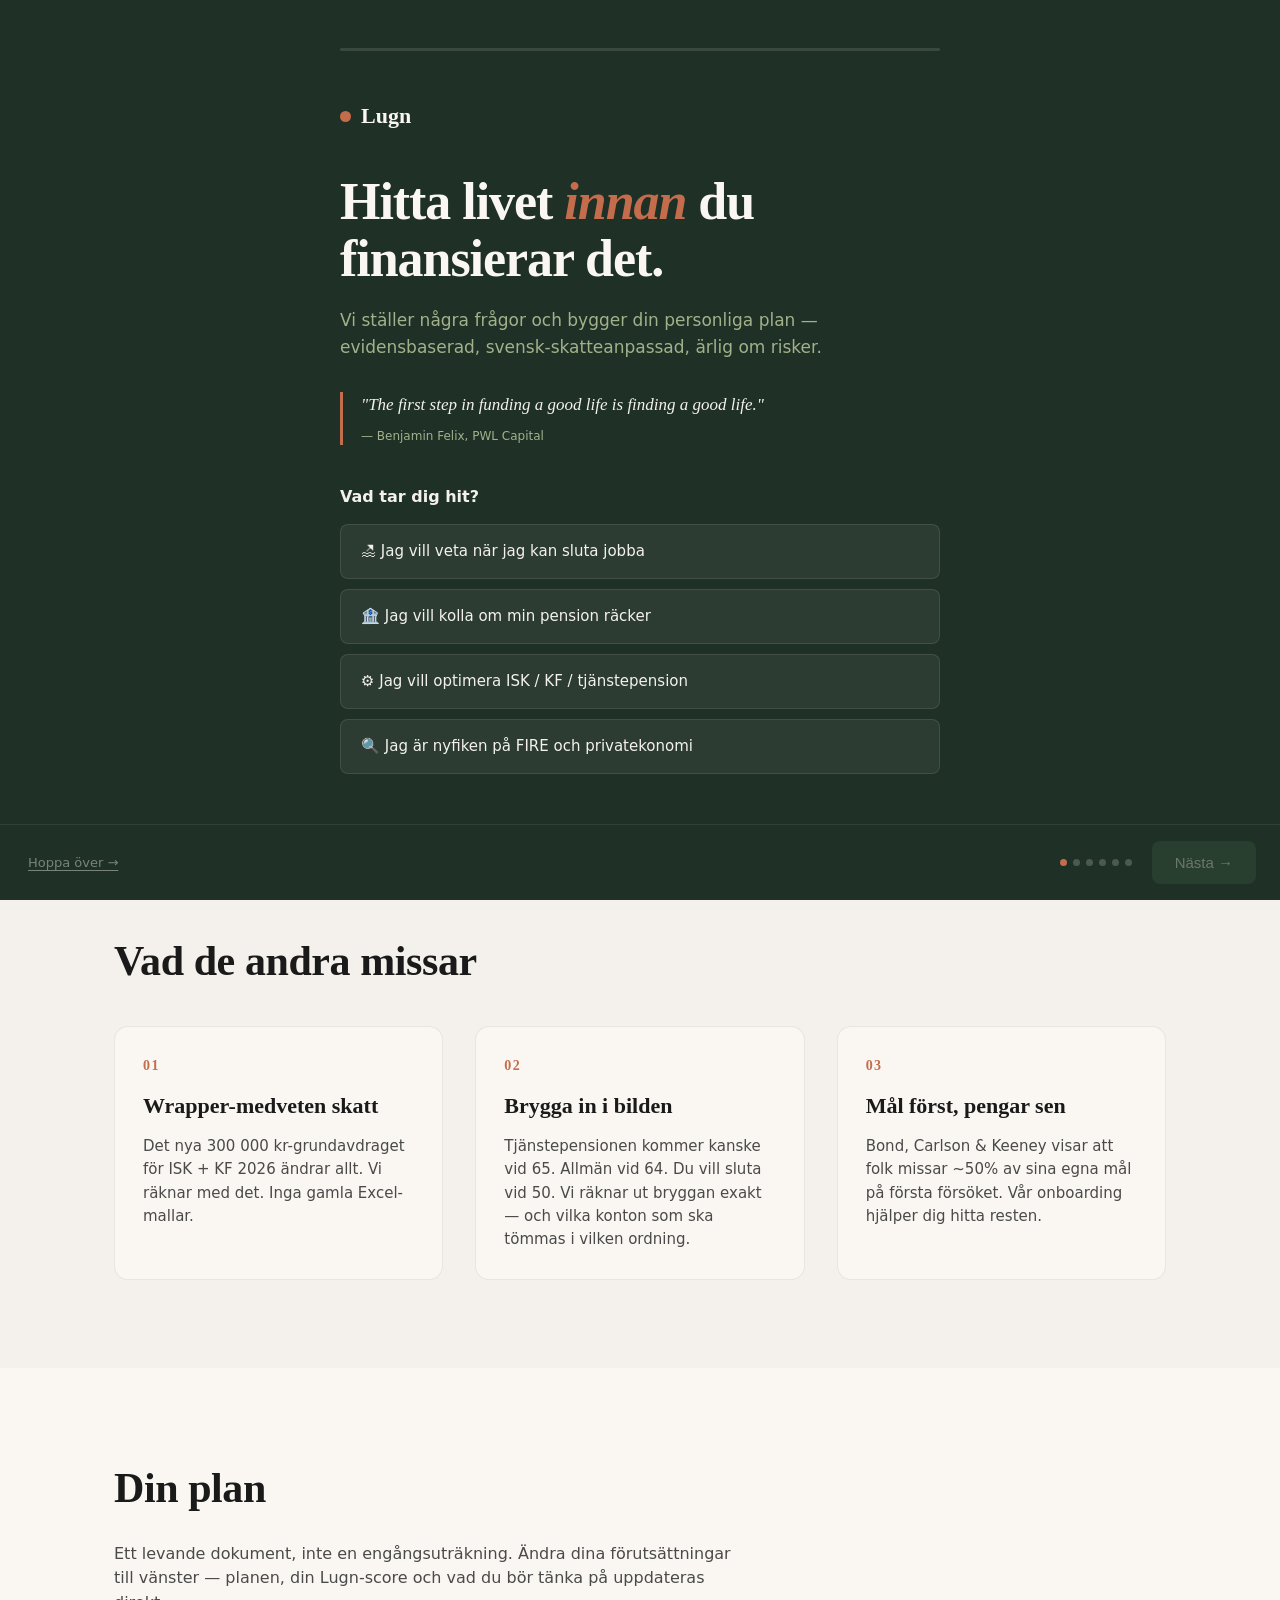
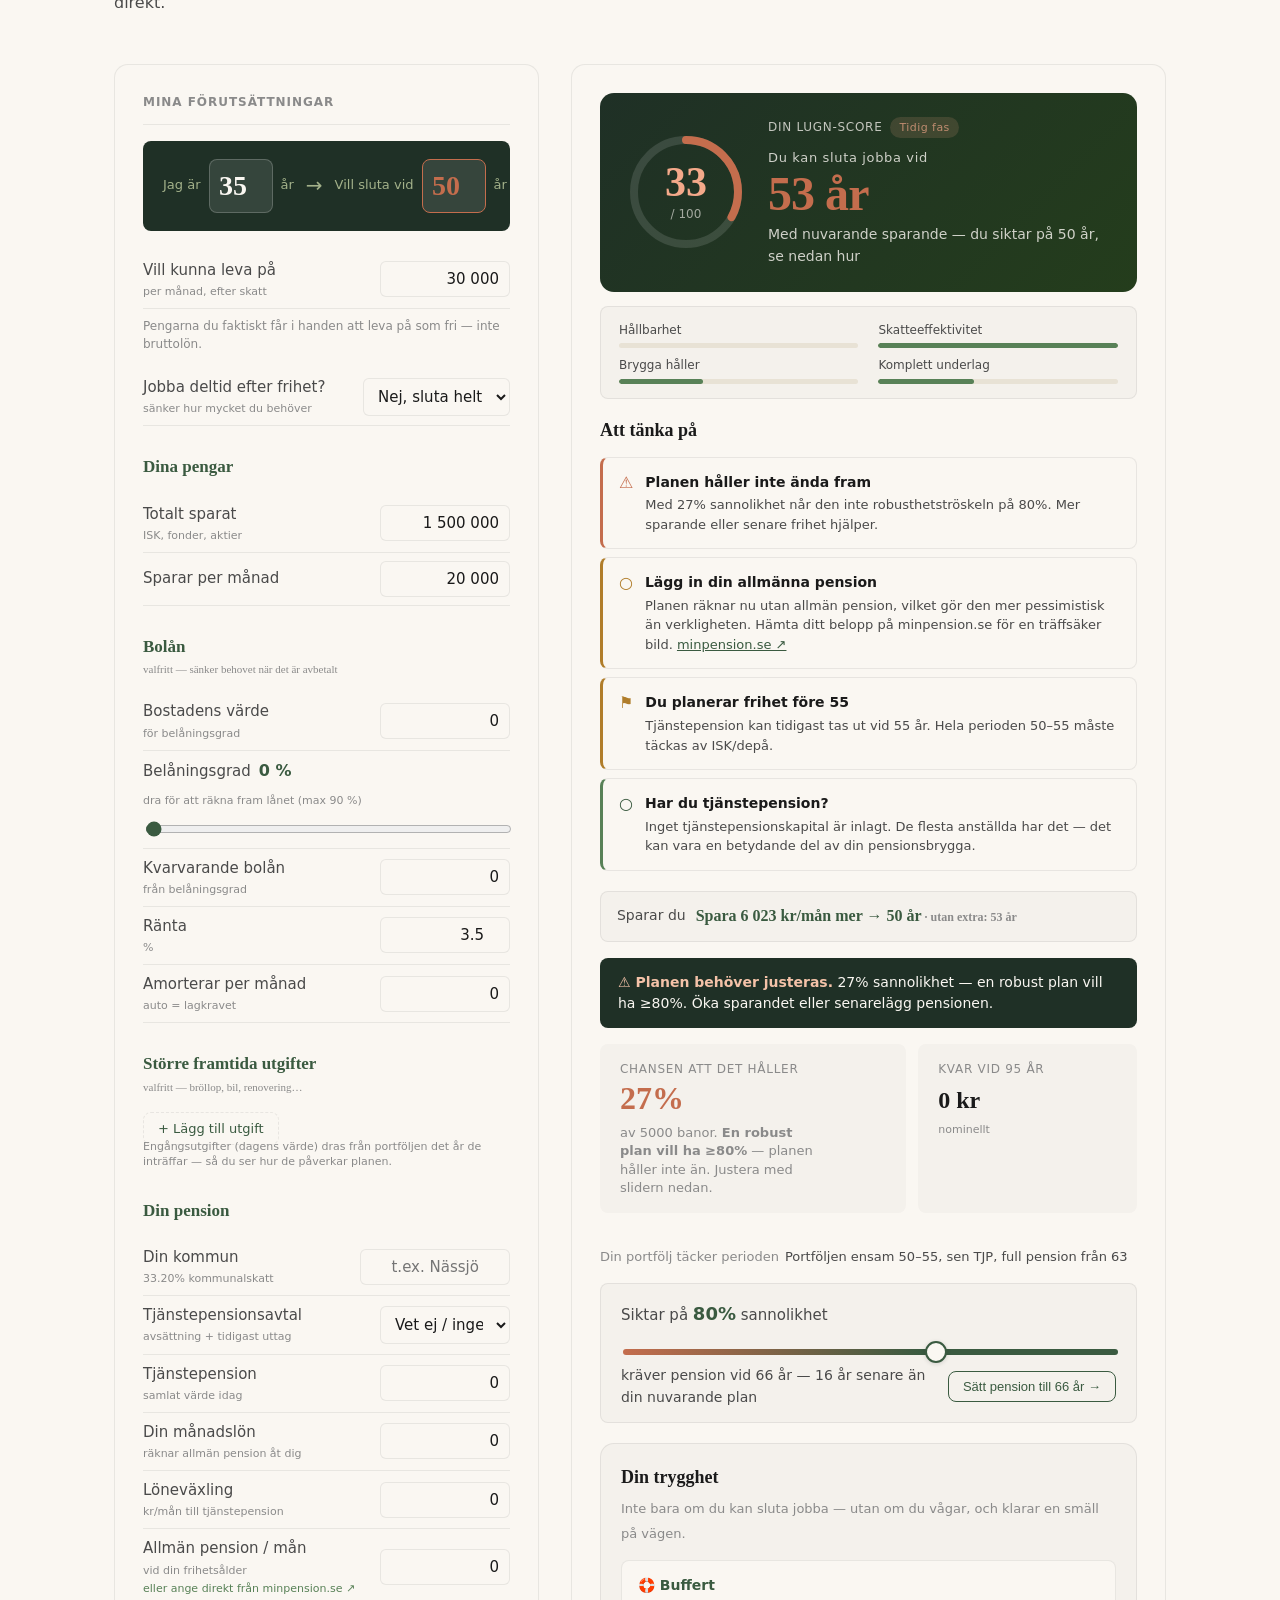
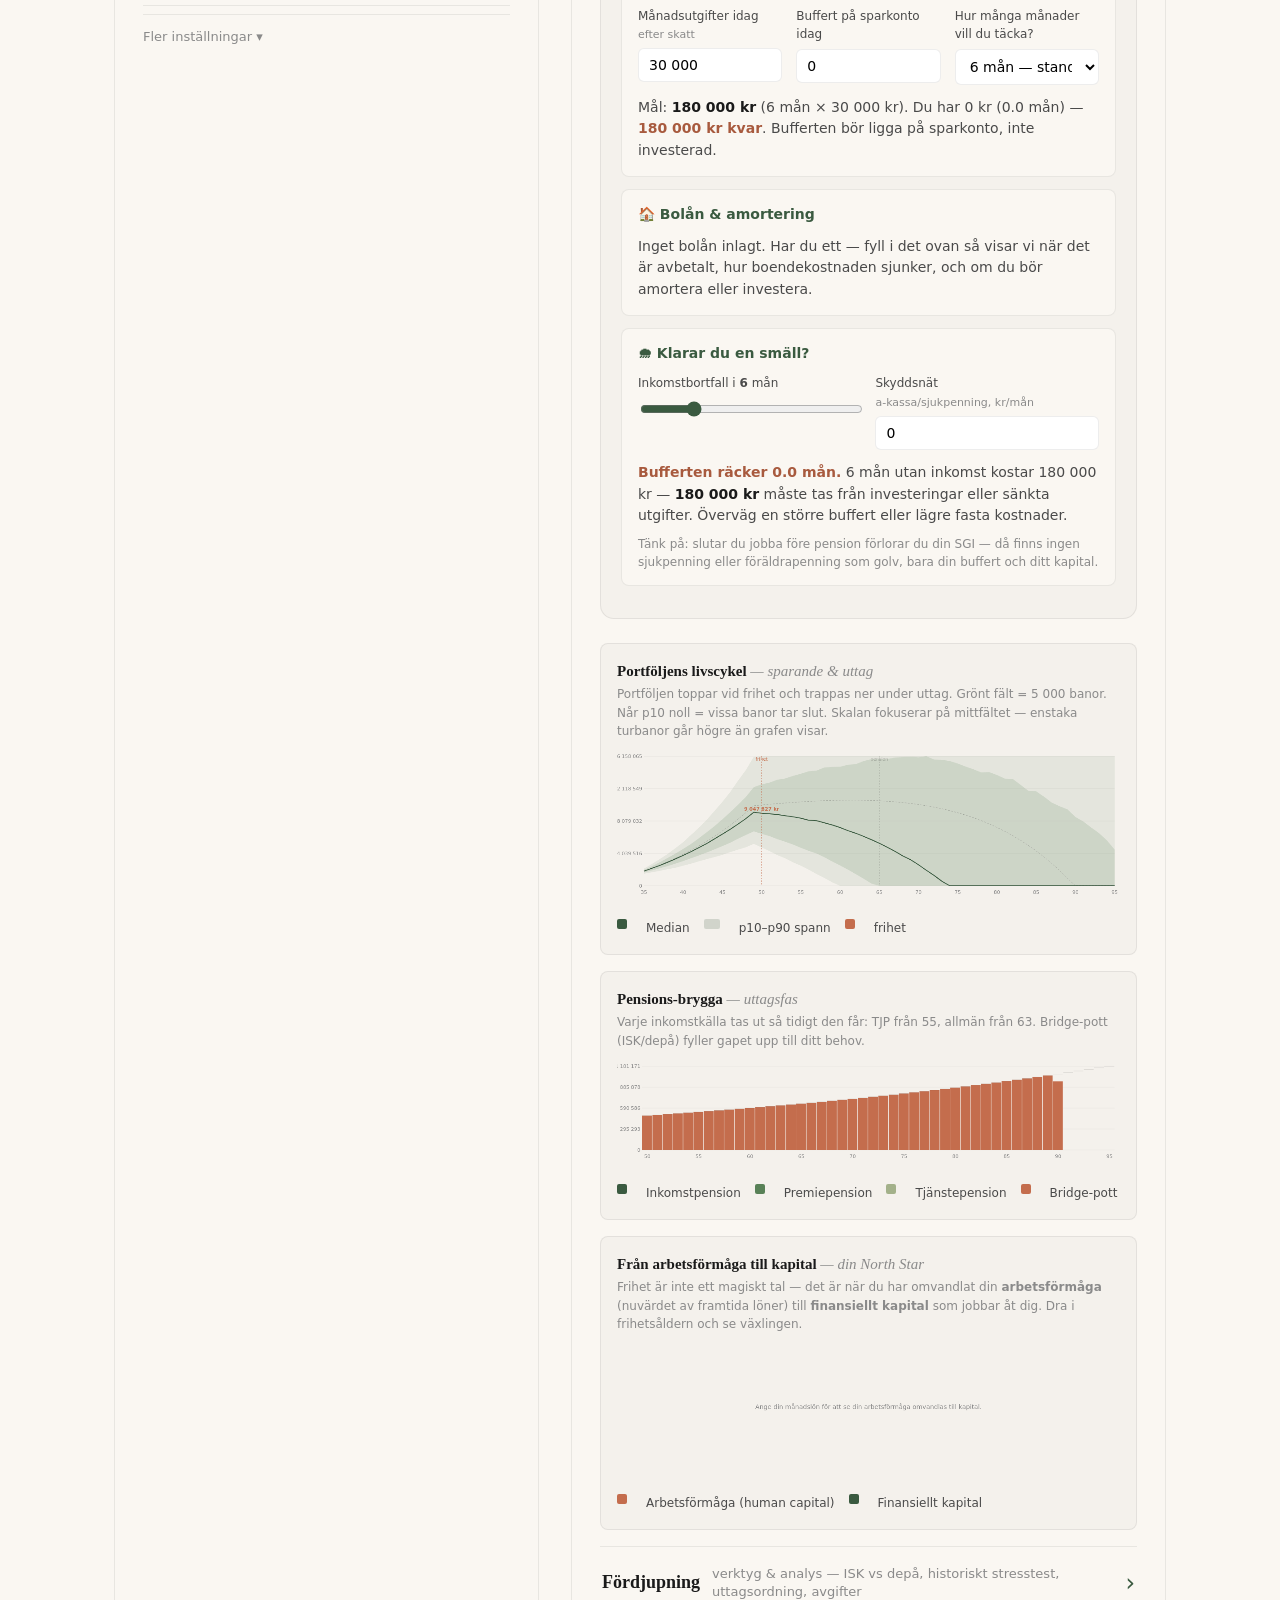
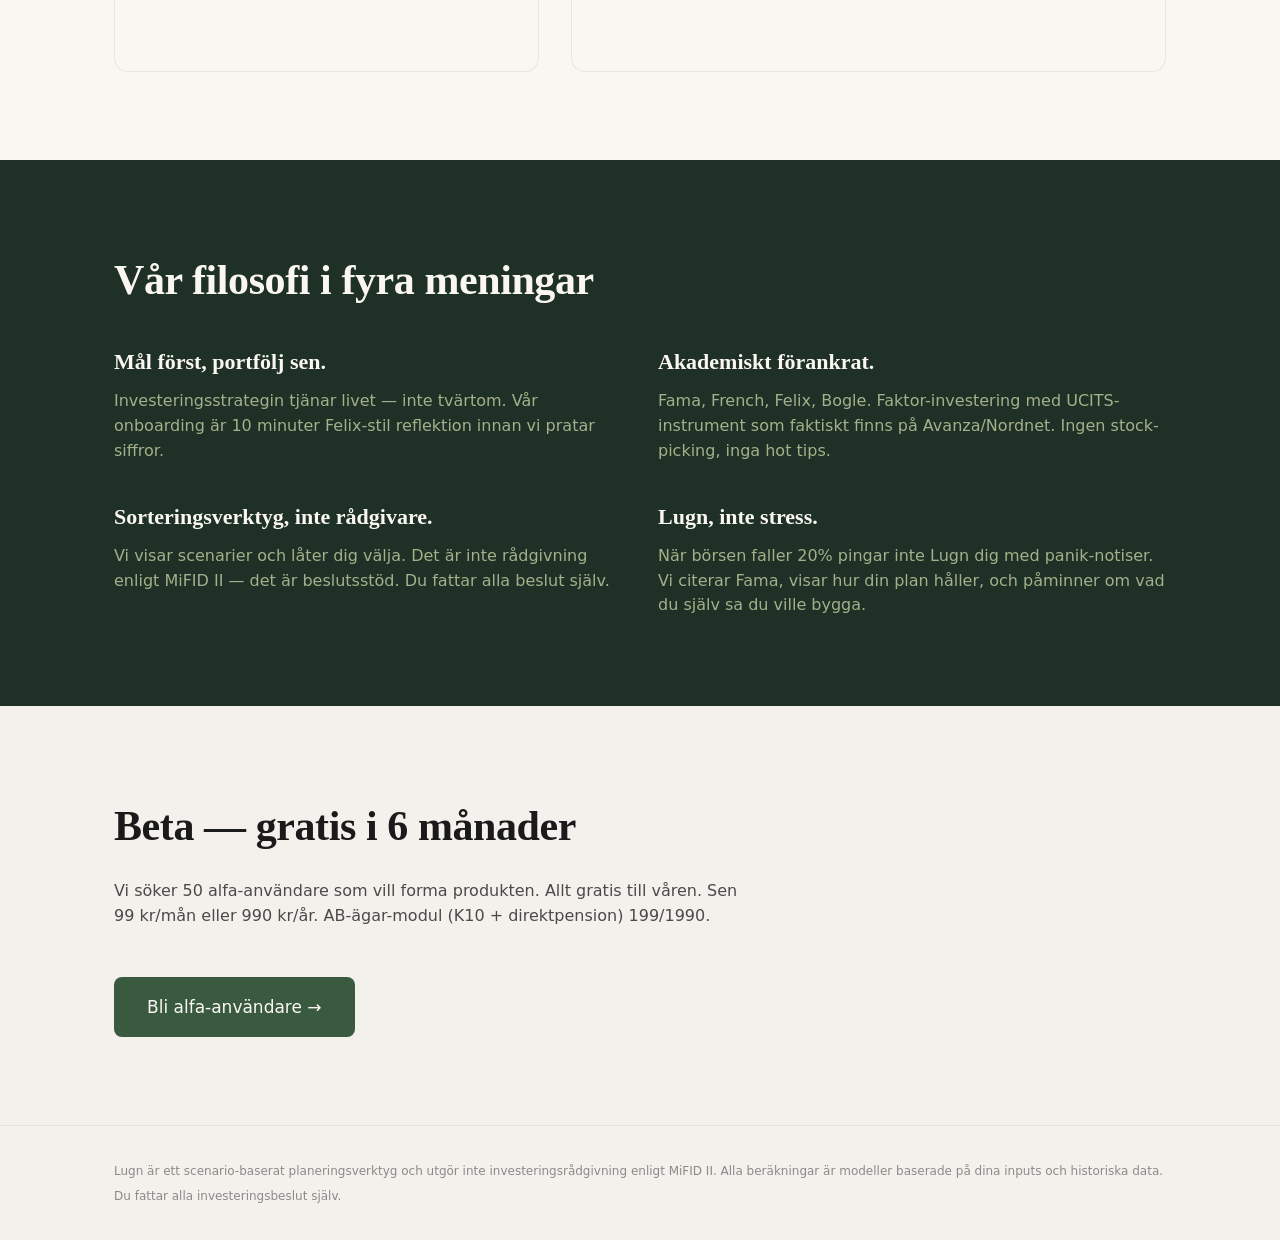
==== commit 8a7370de: "Ny funktion: longevity- & inflations-stresstest (#4) Rättar två klassiska biaser: underskattad livsl" ====
--- a/prototype/index.html
+++ b/prototype/index.html
@@ -4,8 +4,8 @@
 <meta charset="UTF-8">
 <meta name="viewport" content="width=device-width, initial-scale=1.0">
 <title>Lugn — Hitta livet innan du finansierar det</title>
-<link rel="stylesheet" href="style.css?v=52">
-<link rel="stylesheet" href="onboarding.css?v=52">
+<link rel="stylesheet" href="style.css?v=54">
+<link rel="stylesheet" href="onboarding.css?v=54">
 </head>
 <body>
 
@@ -391,10 +391,11 @@
                 <option value="-1">Livsvarig</option>
               </select>
             </label>
-            <label>
-              <span>Planerar till ålder</span>
-              <input type="number" id="lifespan" value="90" min="70" max="100">
-            </label>
+            <label class="calc-slider-row">
+              <span>Planerar till ålder <strong id="lifespanVal">95</strong> <span class="input-hint">livslängds-stresstest</span></span>
+              <input type="range" id="lifespan" min="80" max="105" value="95" step="1">
+            </label>
+            <p class="field-note" id="longevityNote"></p>
             <label>
               <span>Real avkastning %</span>
               <input type="number" id="realReturn" value="5" step="0.5">
@@ -403,6 +404,7 @@
               <span>Inflation %</span>
               <input type="number" id="inflation" value="2" step="0.5">
             </label>
+            <p class="field-note" id="inflationNote"></p>
             <label>
               <span>TJP-avsättning / mån <span class="input-hint">medan du jobbar (typ. 4,5–6% av lön)</span></span>
               <input type="text" inputmode="numeric" class="num" id="tjpContrib" value="0" step="500">
@@ -780,9 +782,9 @@
   <span class="reset-fab-icon">↺</span><span class="reset-fab-label"> Ta om frågorna</span>
 </button>
 
-<script src="kommunalskatt.js?v=52"></script>
-<script src="market_history.js?v=52"></script>
-<script src="onboarding.js?v=52"></script>
-<script src="app.js?v=52"></script>
+<script src="kommunalskatt.js?v=54"></script>
+<script src="market_history.js?v=54"></script>
+<script src="onboarding.js?v=54"></script>
+<script src="app.js?v=54"></script>
 </body>
 </html>
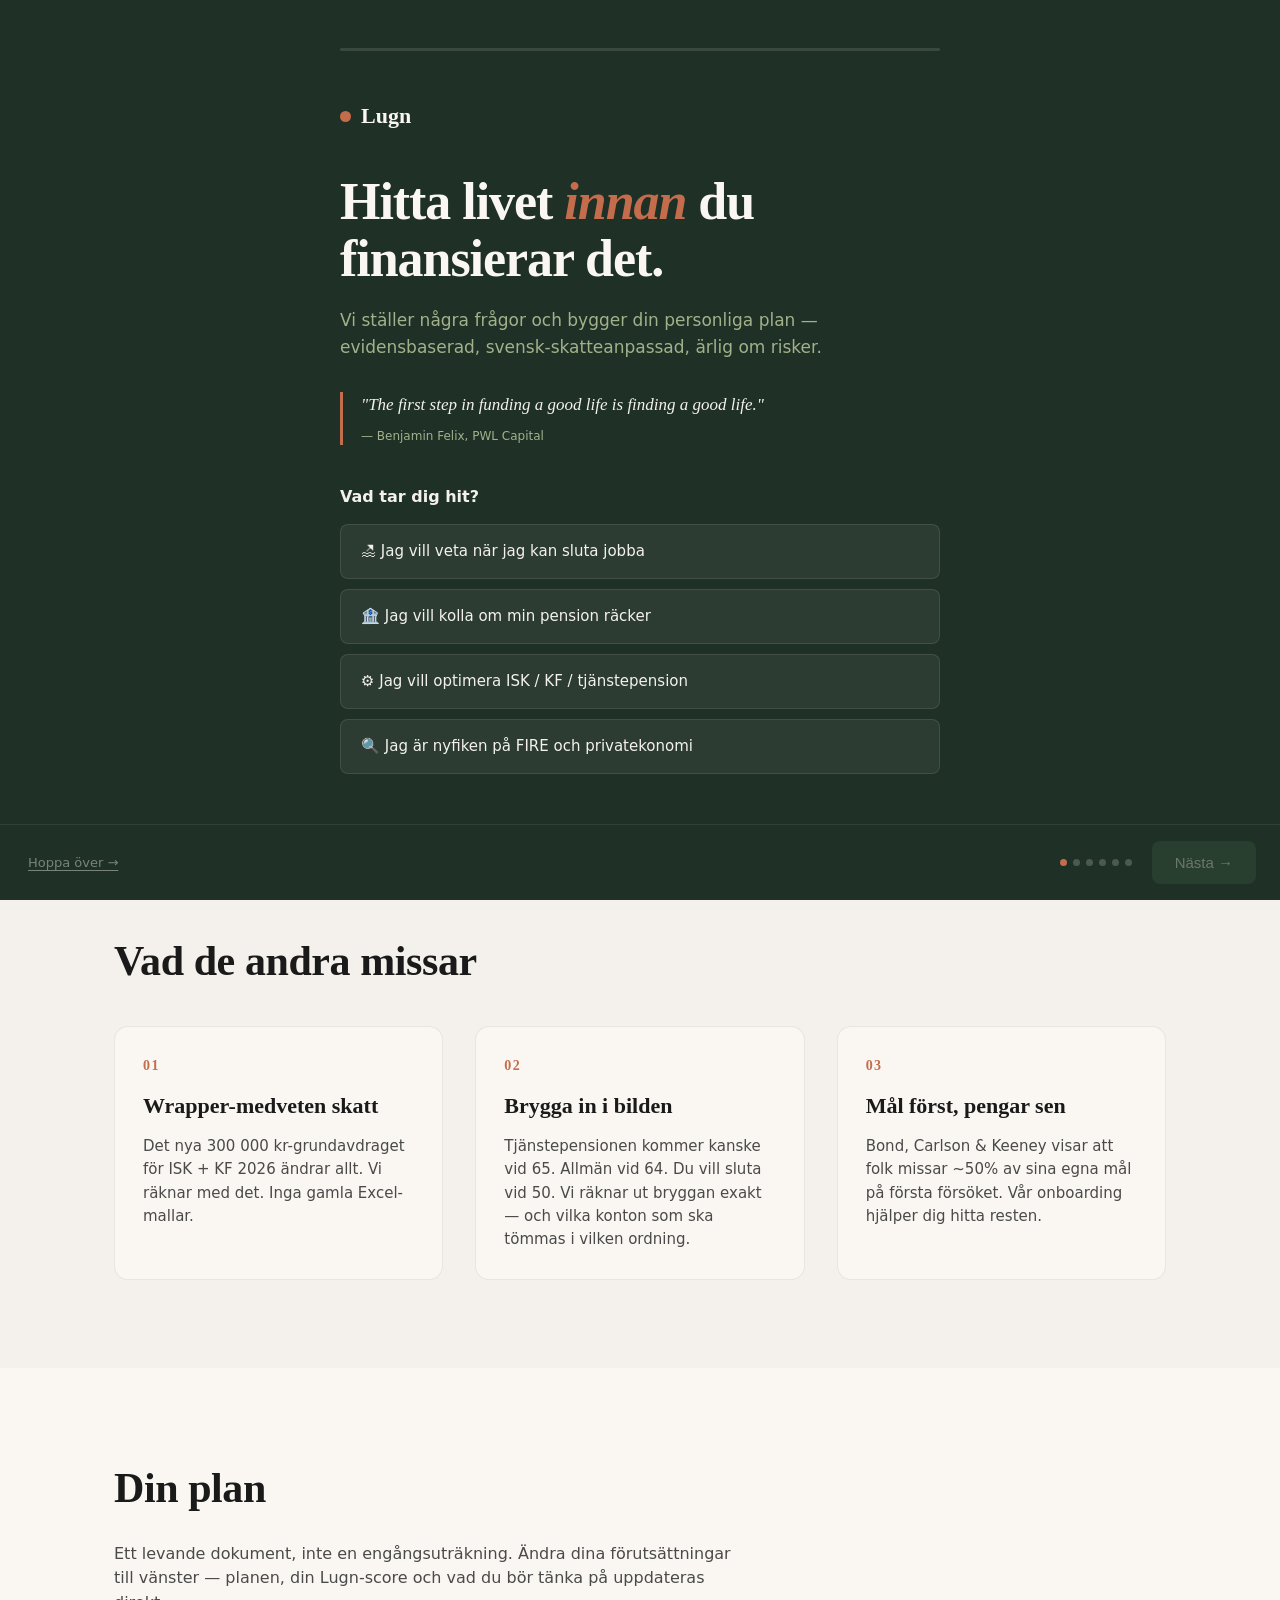
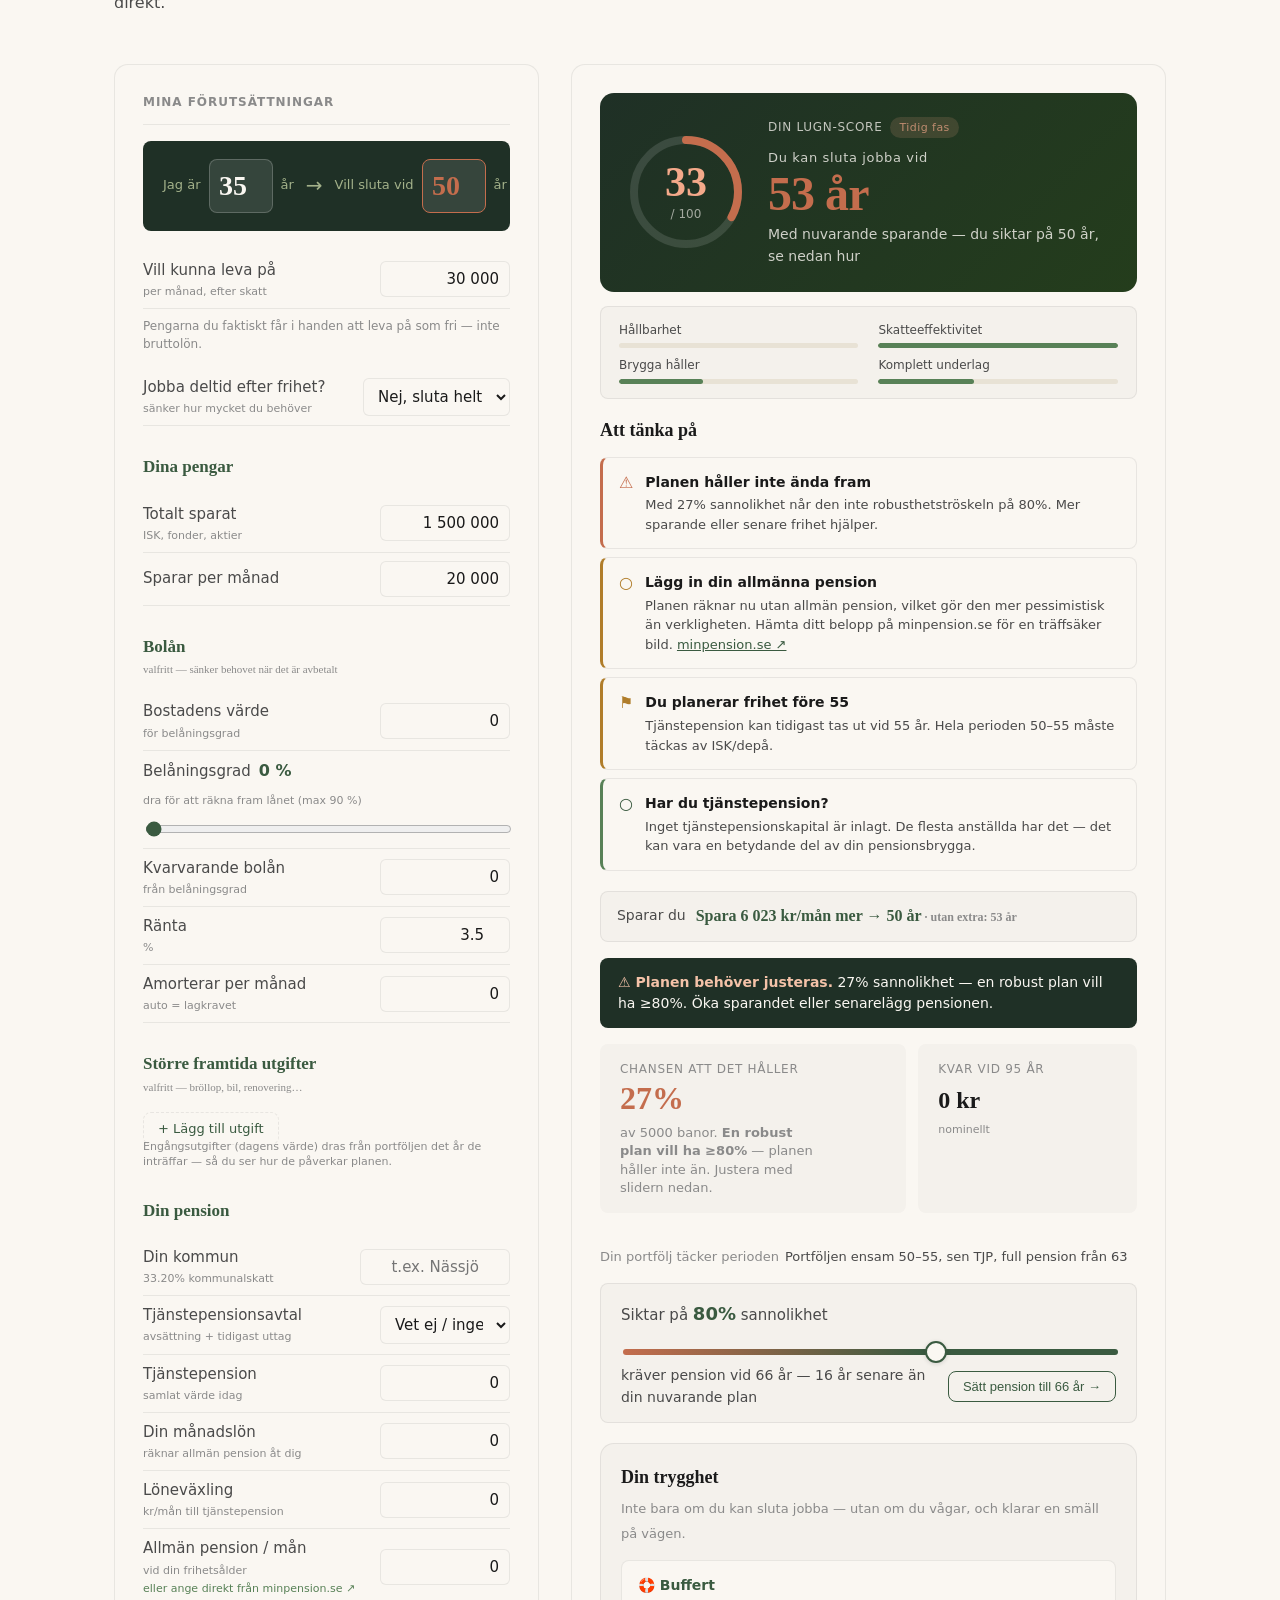
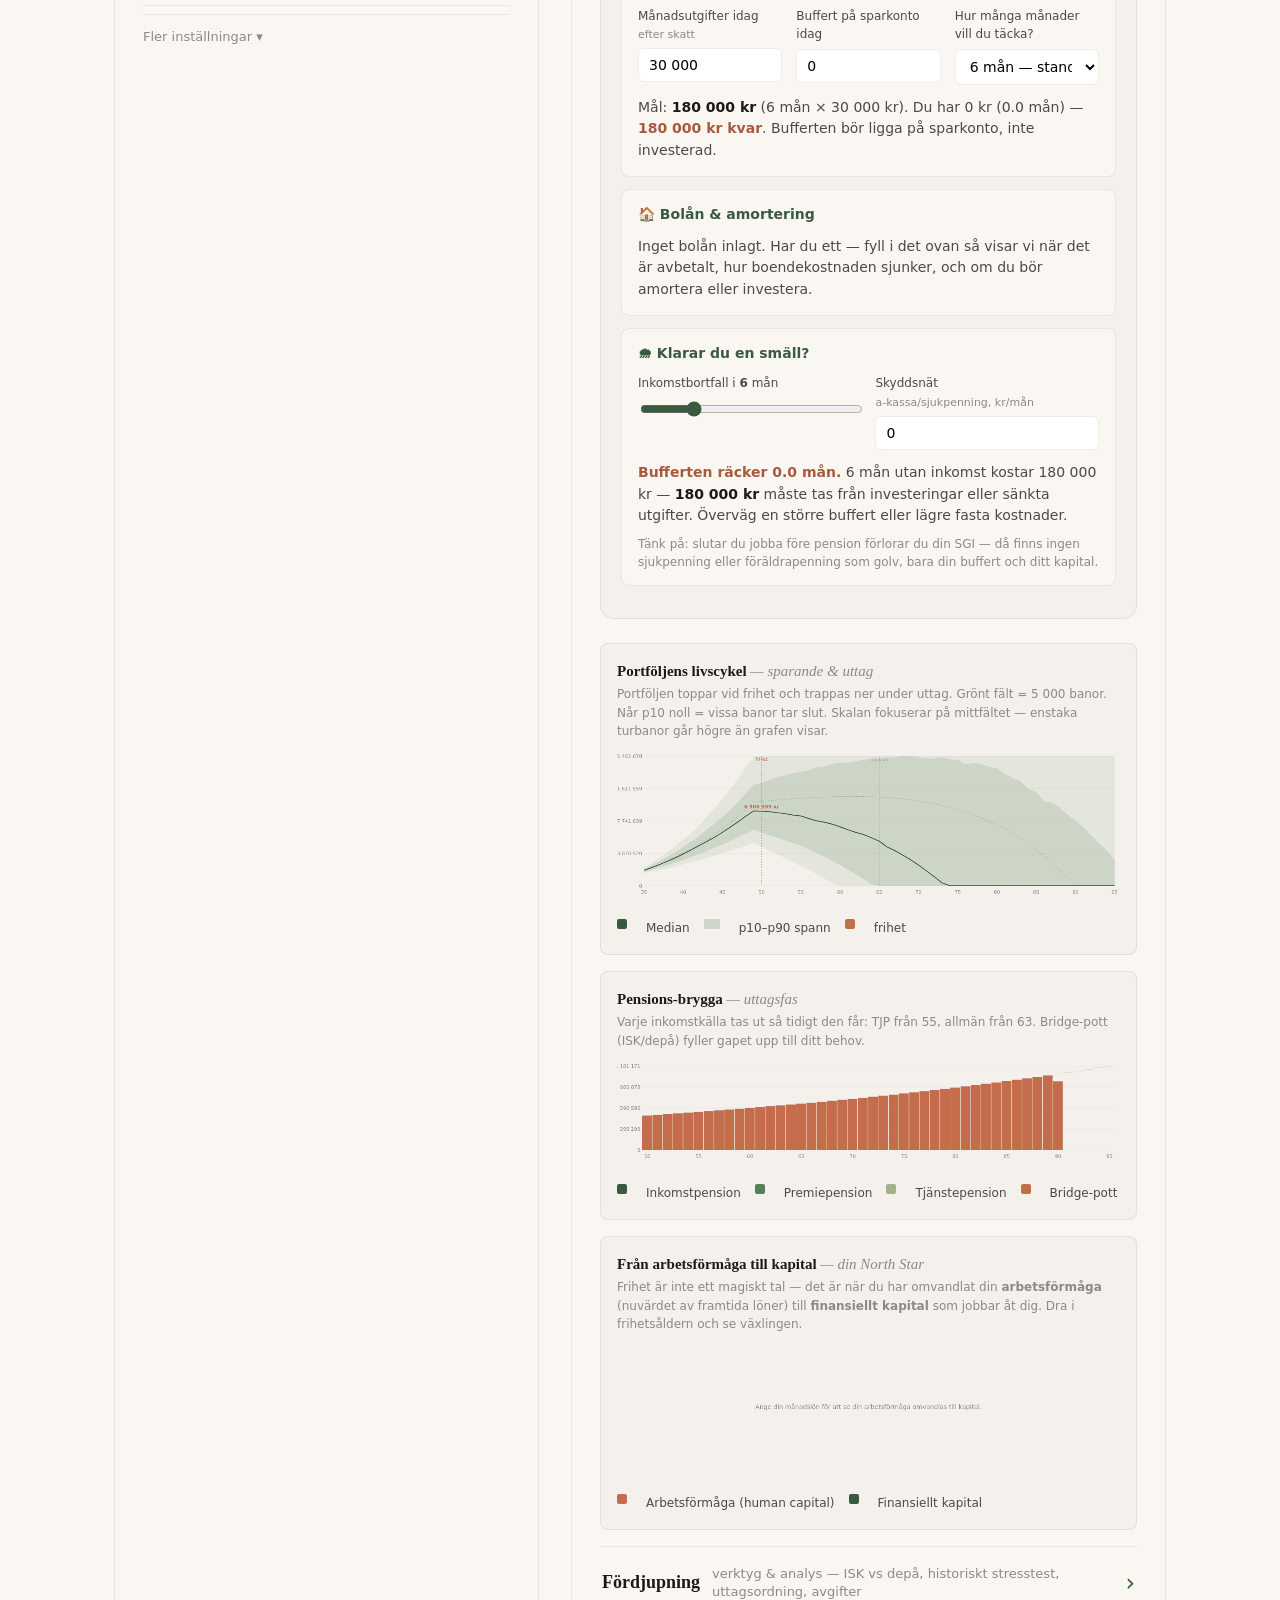
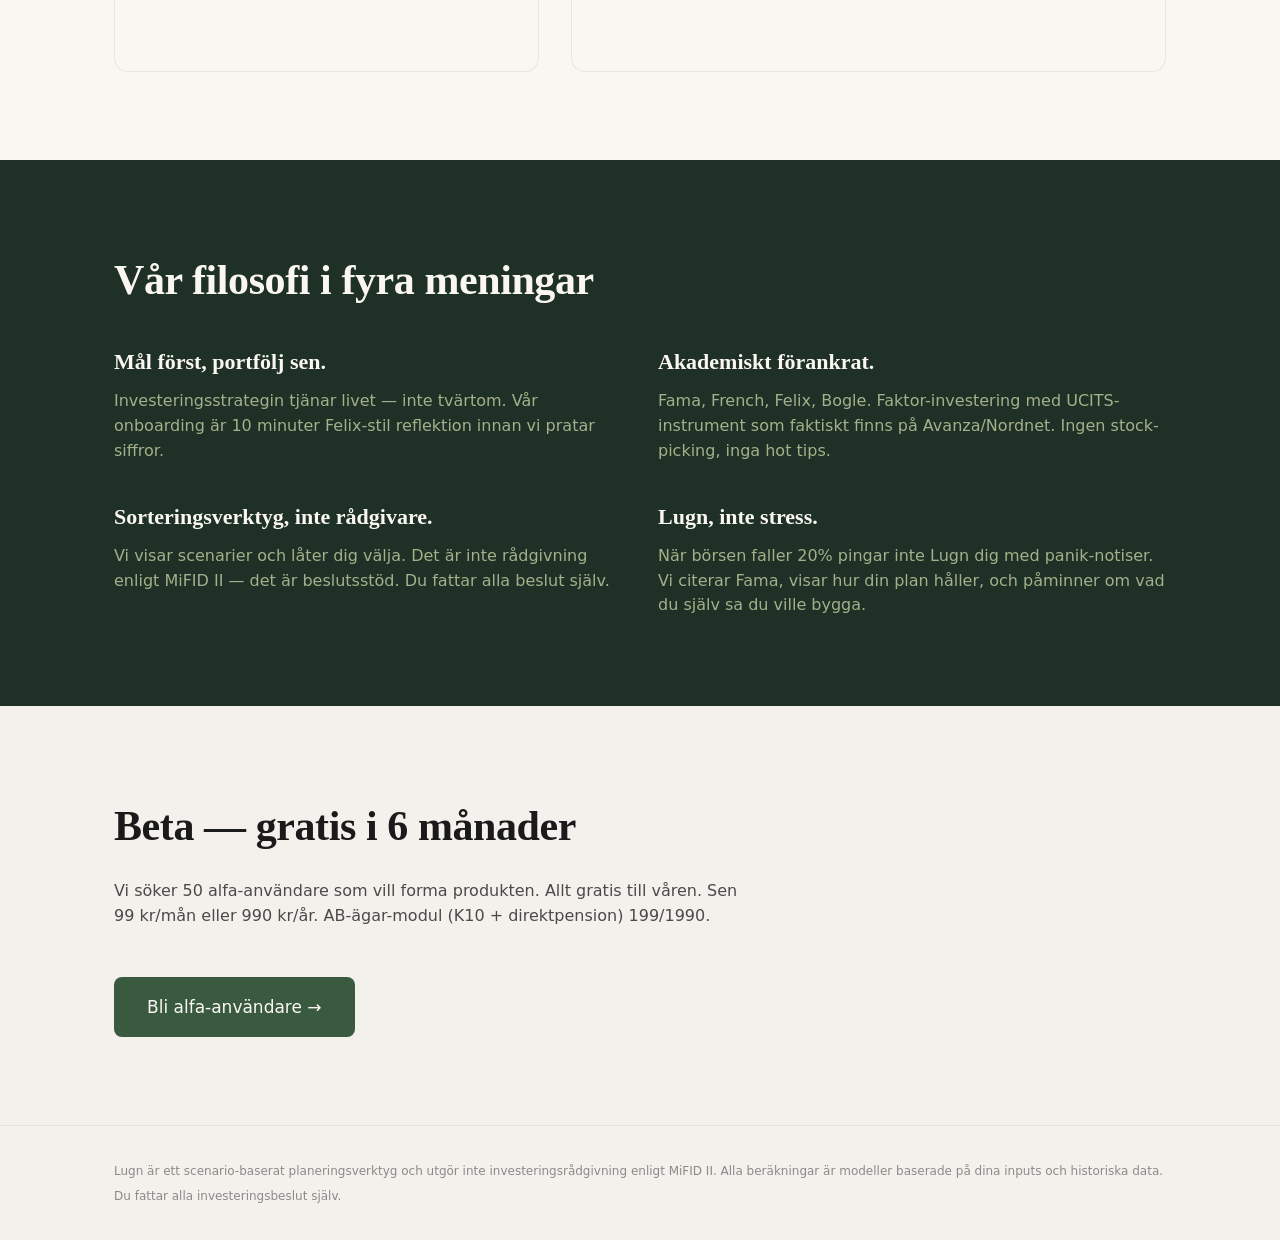
==== commit ec84c2b4: "Ny funktion: Fee & friction-visualiserare (#3) Bygger ut det befintliga avgiftsverktyget med tre nyc" ====
--- a/prototype/index.html
+++ b/prototype/index.html
@@ -4,8 +4,8 @@
 <meta charset="UTF-8">
 <meta name="viewport" content="width=device-width, initial-scale=1.0">
 <title>Lugn — Hitta livet innan du finansierar det</title>
-<link rel="stylesheet" href="style.css?v=54">
-<link rel="stylesheet" href="onboarding.css?v=54">
+<link rel="stylesheet" href="style.css?v=55">
+<link rel="stylesheet" href="onboarding.css?v=55">
 </head>
 <body>
 
@@ -703,17 +703,22 @@
             <div class="shock-result" id="shockResult"></div>
           </div>
 
-          <!-- Fee Drag Auditor -->
+          <!-- Fee & Friction Visualizer -->
           <div class="fee-wrap">
-            <h4 class="fee-title">Vad kostar dina avgifter?</h4>
-            <p class="chart-help">En aktiv fond på 1,5% mot en indexfond på 0,2% — skillnaden ser liten ut men ränta-på-ränta gör den till en förmögenhet.</p>
+            <h4 class="fee-title">Avgifter &amp; friktion — vad det faktiskt kostar</h4>
+            <p class="chart-help">Marknaderna gör det tunga lyftet åt dig — men bara om du inte läcker avkastning i avgifter och beteendemisstag. Välj ett scenario:</p>
+            <div class="fee-presets">
+              <button class="fee-preset selected" data-high="1.5" data-low="0.2">Aktiv fond vs index</button>
+              <button class="fee-preset" data-high="0.3" data-low="0.1">Dyr index vs billig</button>
+              <button class="fee-preset" data-high="0.2" data-low="0.1">Simplicity tax<br><small>+0,10% för auto-rebalansering</small></button>
+            </div>
             <div class="fee-inputs">
               <label class="fee-input-label">
-                <span>Din nuvarande avgift %</span>
+                <span>Alternativ A — avgift %</span>
                 <input type="number" id="feeHigh" value="1.5" step="0.1" min="0" max="3">
               </label>
               <label class="fee-input-label">
-                <span>Indexfond-alternativ %</span>
+                <span>Alternativ B — avgift %</span>
                 <input type="number" id="feeLow" value="0.2" step="0.1" min="0" max="3">
               </label>
             </div>
@@ -782,9 +787,9 @@
   <span class="reset-fab-icon">↺</span><span class="reset-fab-label"> Ta om frågorna</span>
 </button>
 
-<script src="kommunalskatt.js?v=54"></script>
-<script src="market_history.js?v=54"></script>
-<script src="onboarding.js?v=54"></script>
-<script src="app.js?v=54"></script>
+<script src="kommunalskatt.js?v=55"></script>
+<script src="market_history.js?v=55"></script>
+<script src="onboarding.js?v=55"></script>
+<script src="app.js?v=55"></script>
 </body>
 </html>
--- a/prototype/style.css
+++ b/prototype/style.css
@@ -1373,6 +1373,21 @@
 .fee-bar-fill.high { background: var(--coral-500); }
 .fee-bar-val { font-family: var(--serif); font-weight: 600; color: var(--ink-900); }
 .fee-note { font-size: 13px; color: var(--ink-400); margin: 14px 0 0; }
+/* Preset buttons */
+.fee-presets { display: flex; gap: 8px; flex-wrap: wrap; margin-bottom: 12px; }
+.fee-preset {
+  padding: 7px 13px; font-size: 12px; font-family: var(--sans); font-weight: 500;
+  border: 1px solid var(--line); border-radius: var(--radius-sm); background: var(--cream-50);
+  cursor: pointer; text-align: center; line-height: 1.3; transition: all .12s;
+}
+.fee-preset small { font-weight: 400; color: var(--ink-400); display: block; font-size: 11px; }
+.fee-preset:hover { border-color: var(--sage-700); }
+.fee-preset.selected { background: var(--sage-700); border-color: var(--sage-700); color: var(--cream-50); }
+.fee-preset.selected small { color: rgba(255,255,255,.7); }
+/* Insight box */
+.fee-insight { border-radius: var(--radius-sm); padding: 12px 16px; font-size: 14px; line-height: 1.55; margin: 14px 0 0; }
+.fee-insight.warn { background: rgba(196,109,77,.08); border-left: 3px solid var(--coral-500); color: var(--ink-900); }
+.fee-insight.good { background: rgba(88,129,87,.08); border-left: 3px solid var(--sage-700); color: var(--ink-900); }
 
 /* === FOOTER === */
 footer {
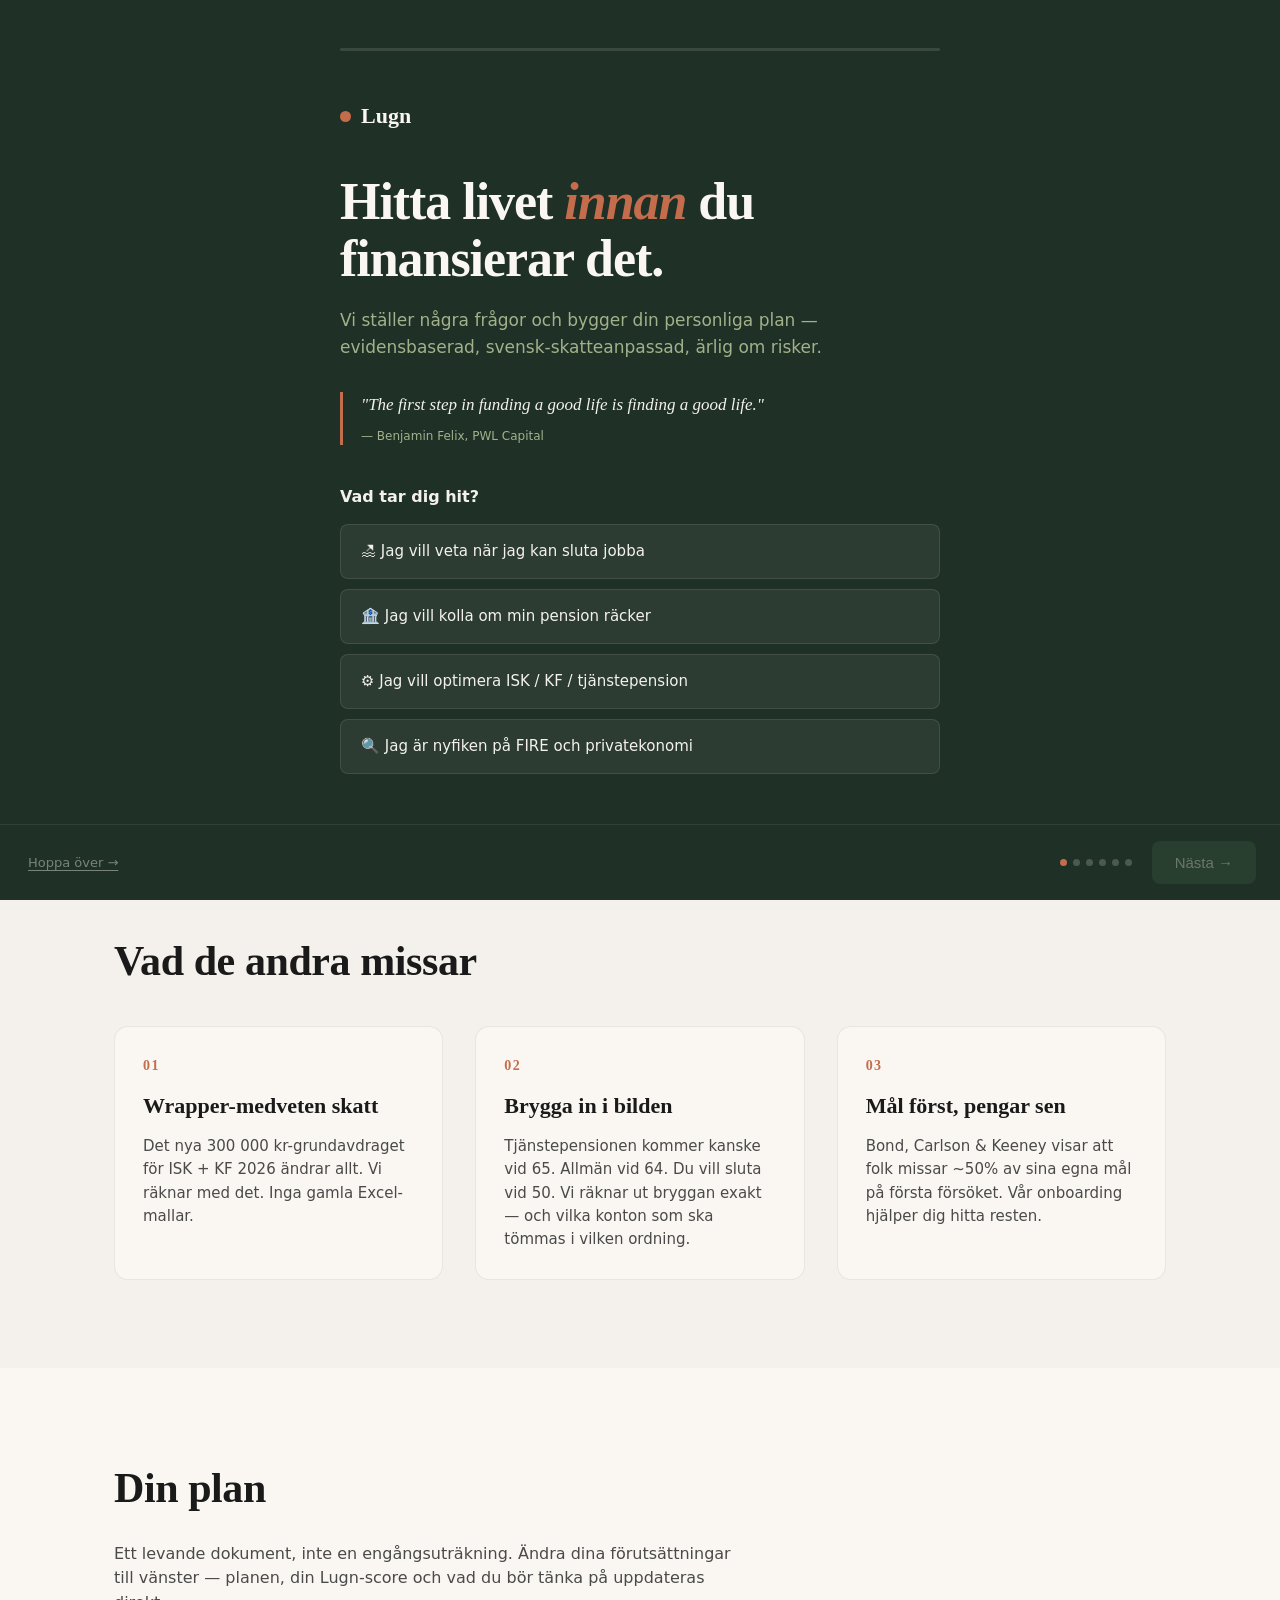
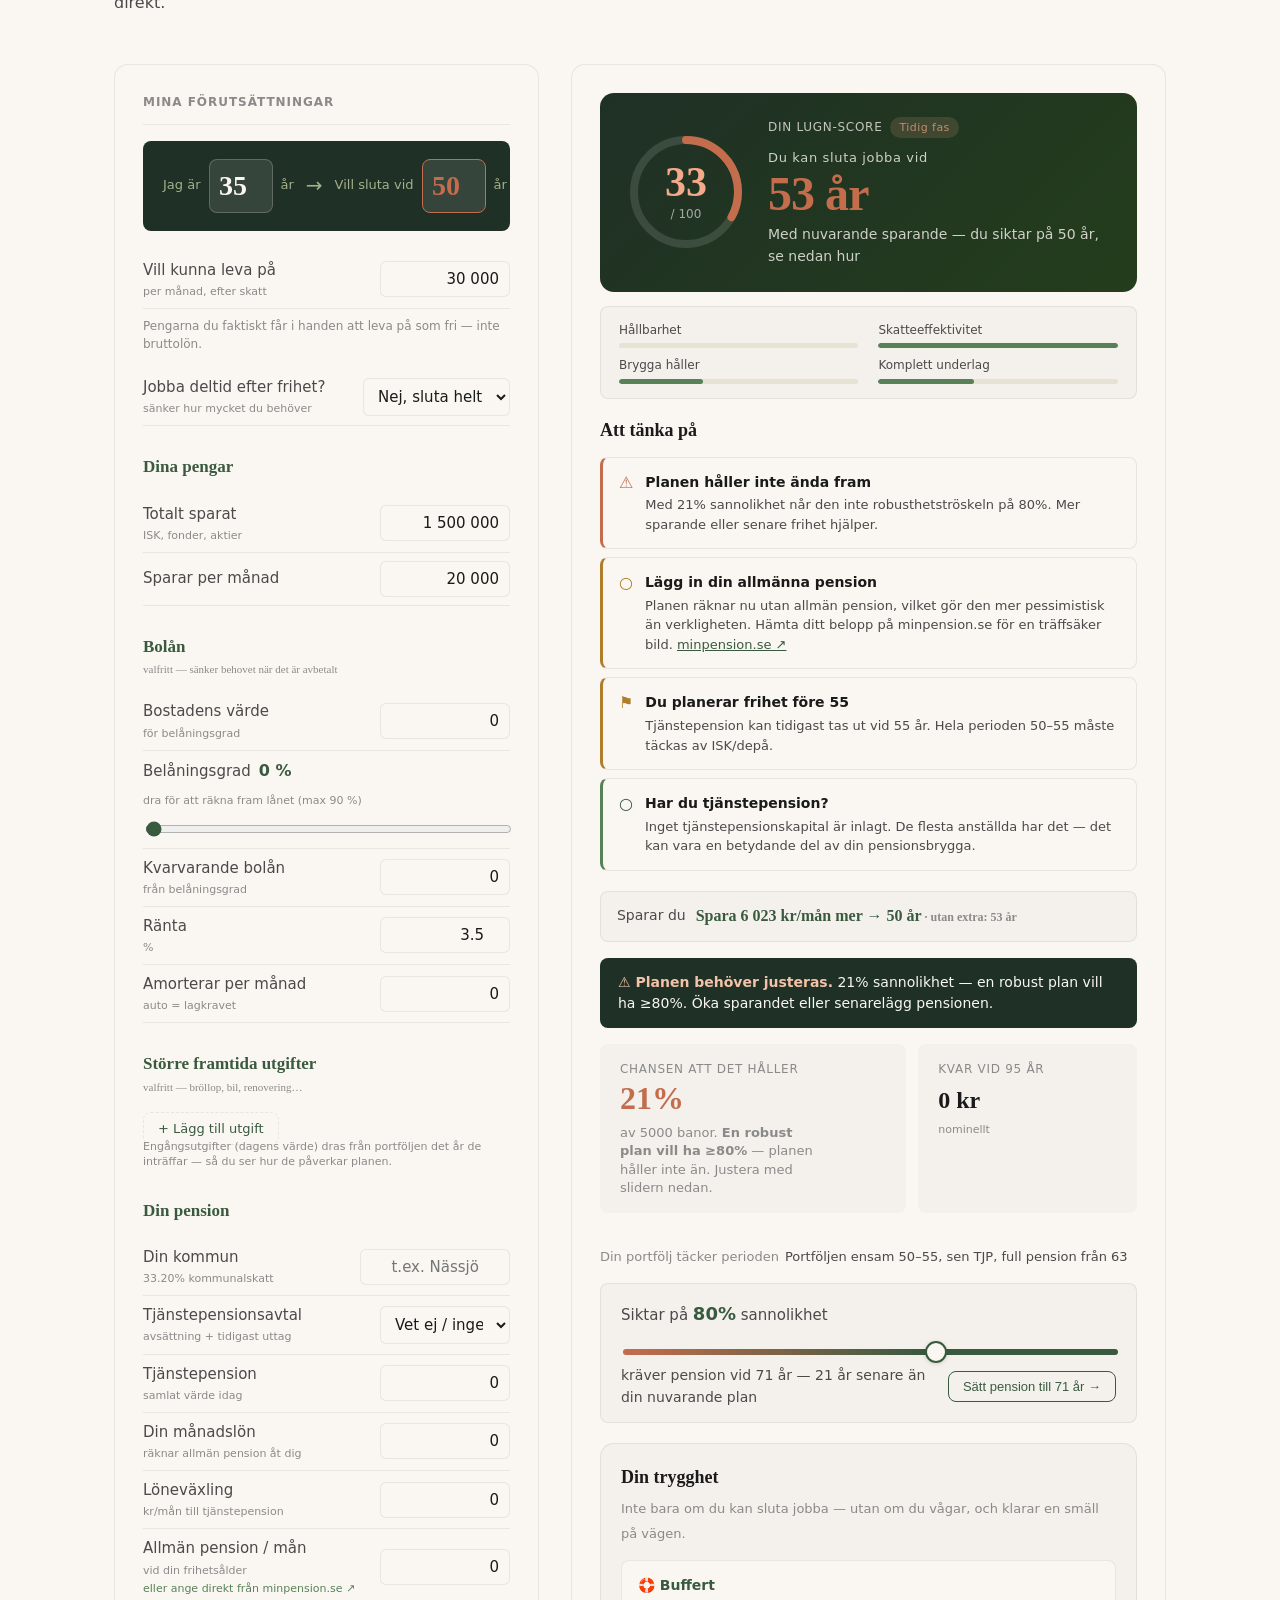
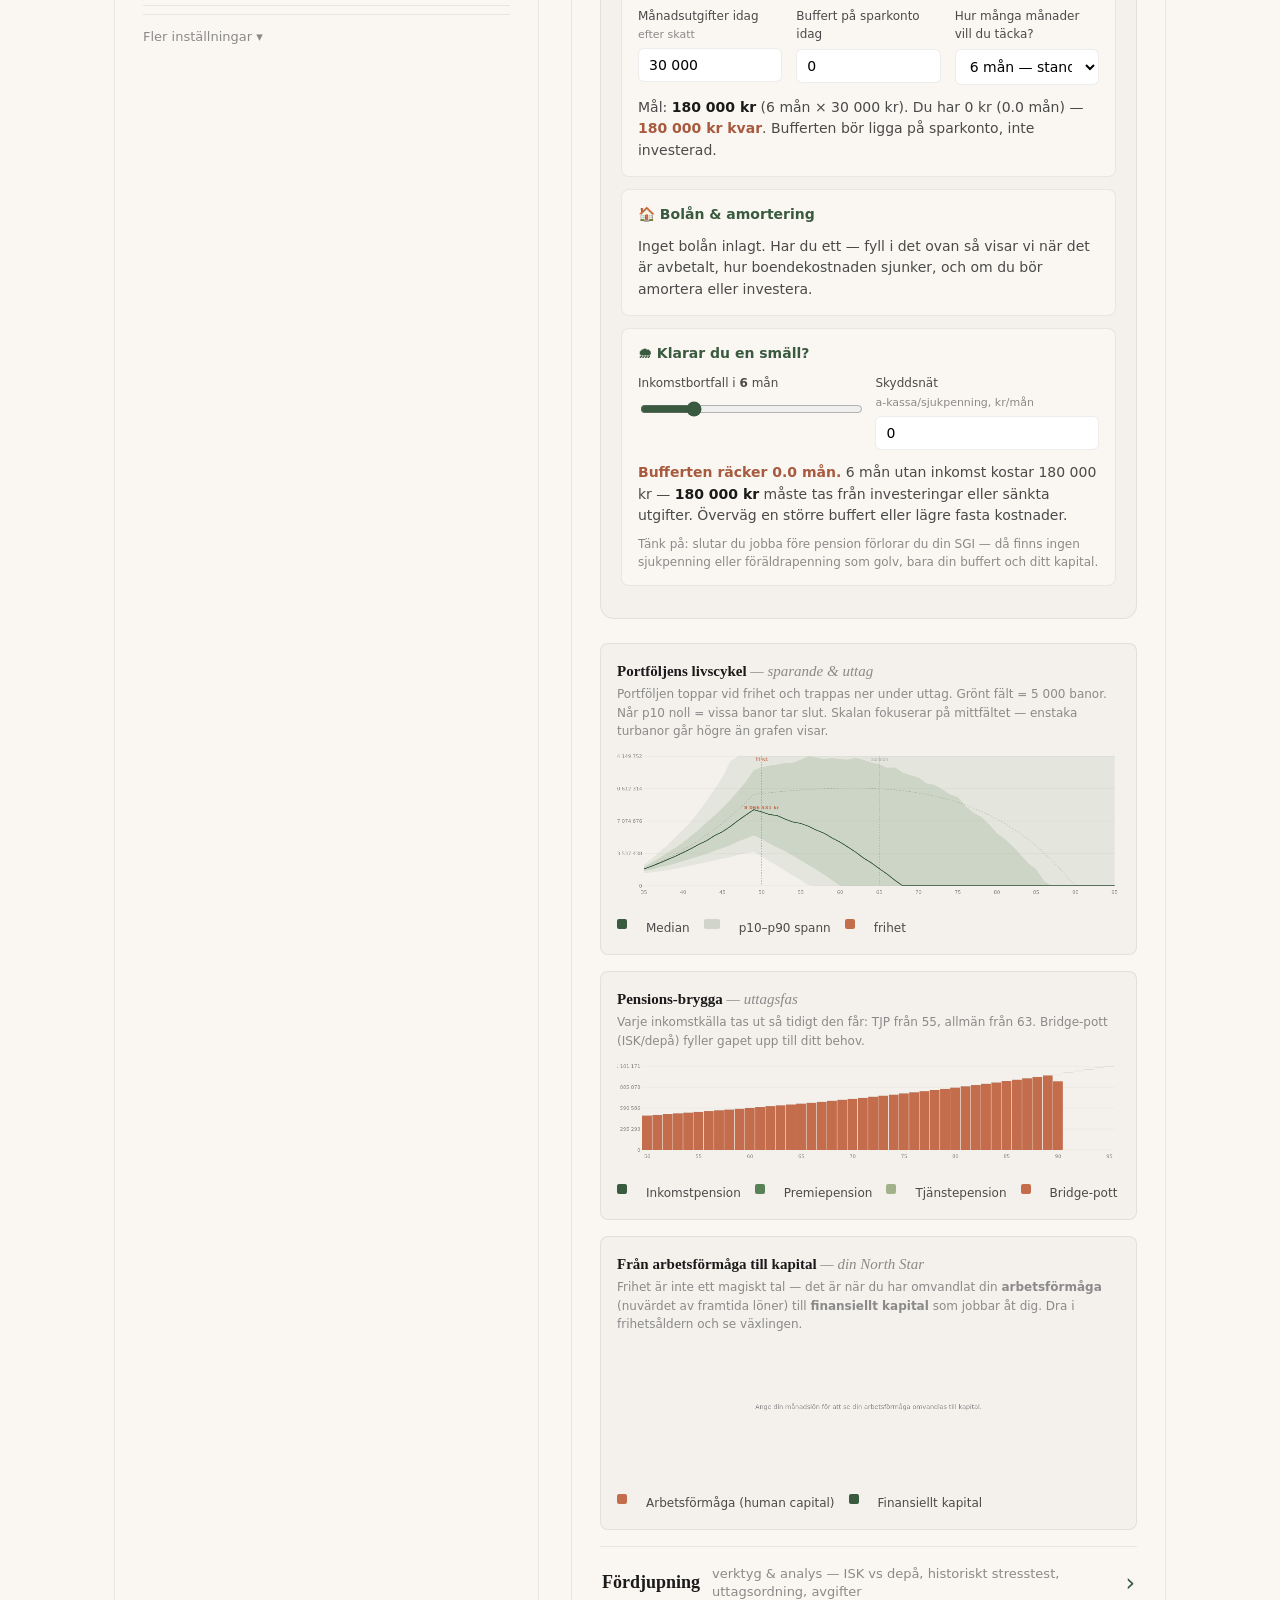
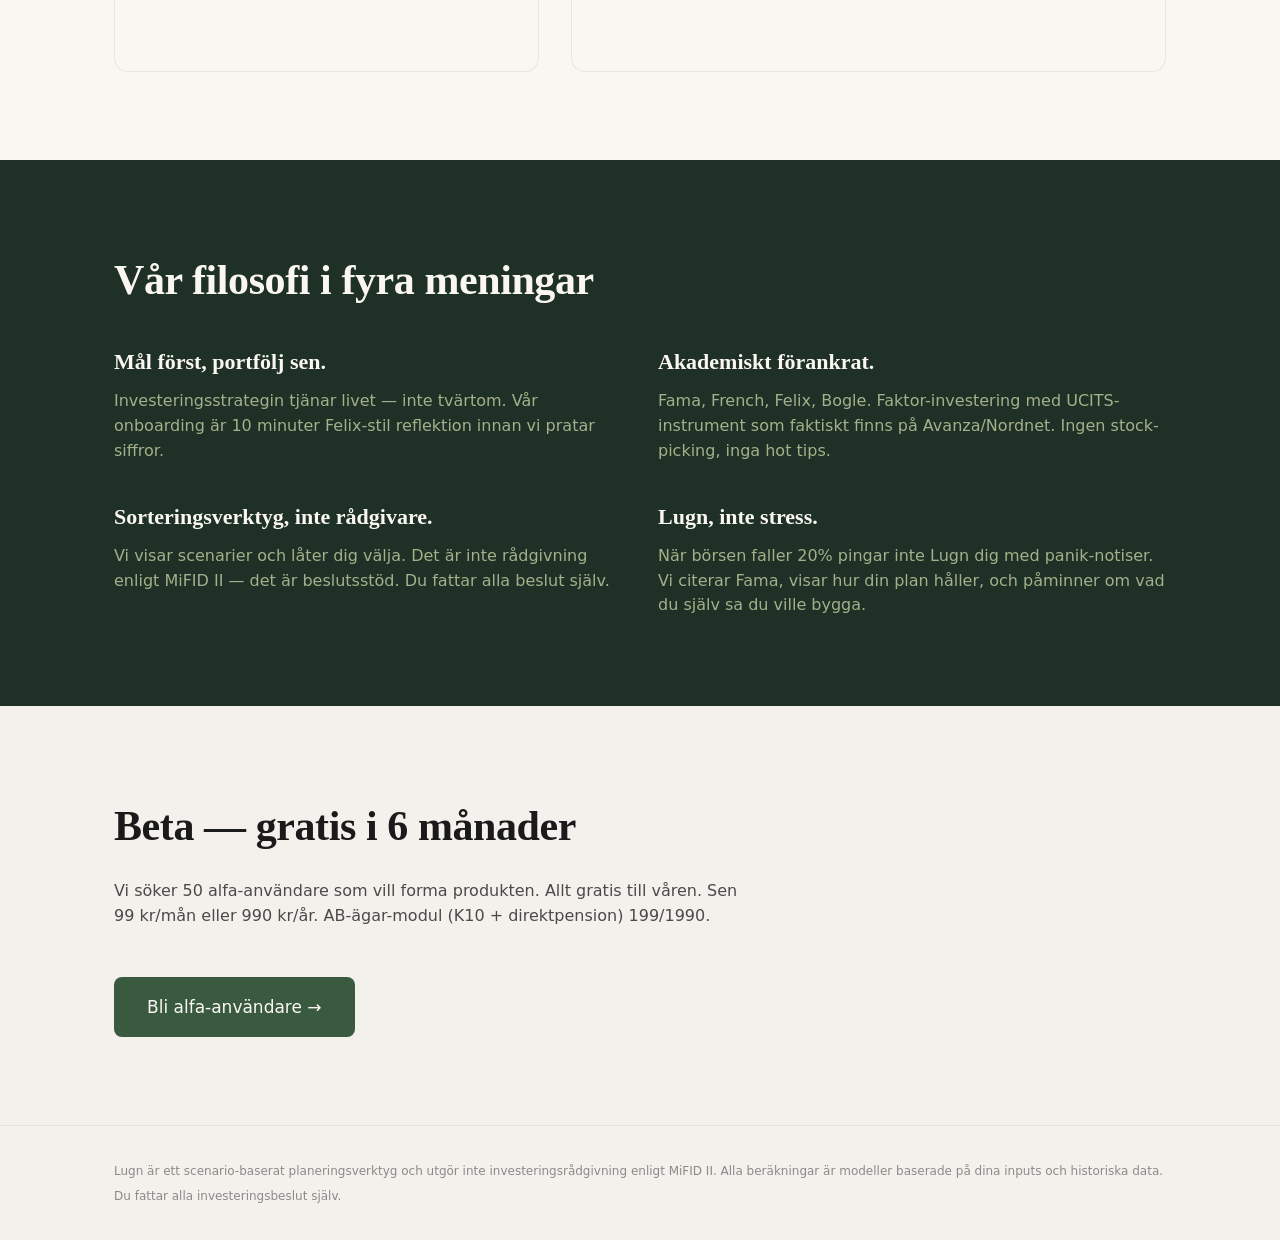
==== commit b79bb265: "MC-motor: multivariat Student-t + flertillgångar med svenska obligationer Den univariata Student-t-s" ====
--- a/prototype/index.html
+++ b/prototype/index.html
@@ -413,6 +413,10 @@
               <span>AP7-glidbana <span class="input-hint">trappa ner aktier mot pension (livscykel)</span></span>
               <input type="checkbox" id="glidbana">
             </label>
+            <label class="toggle-label">
+              <span>Exkludera räntekrisen 1990–94 <span class="input-hint">räkna obligationsstatistik utan Sveriges valutaförsvar (extrem σ)</span></span>
+              <input type="checkbox" id="excludeRateCrisis">
+            </label>
           </div>
         </div>
 
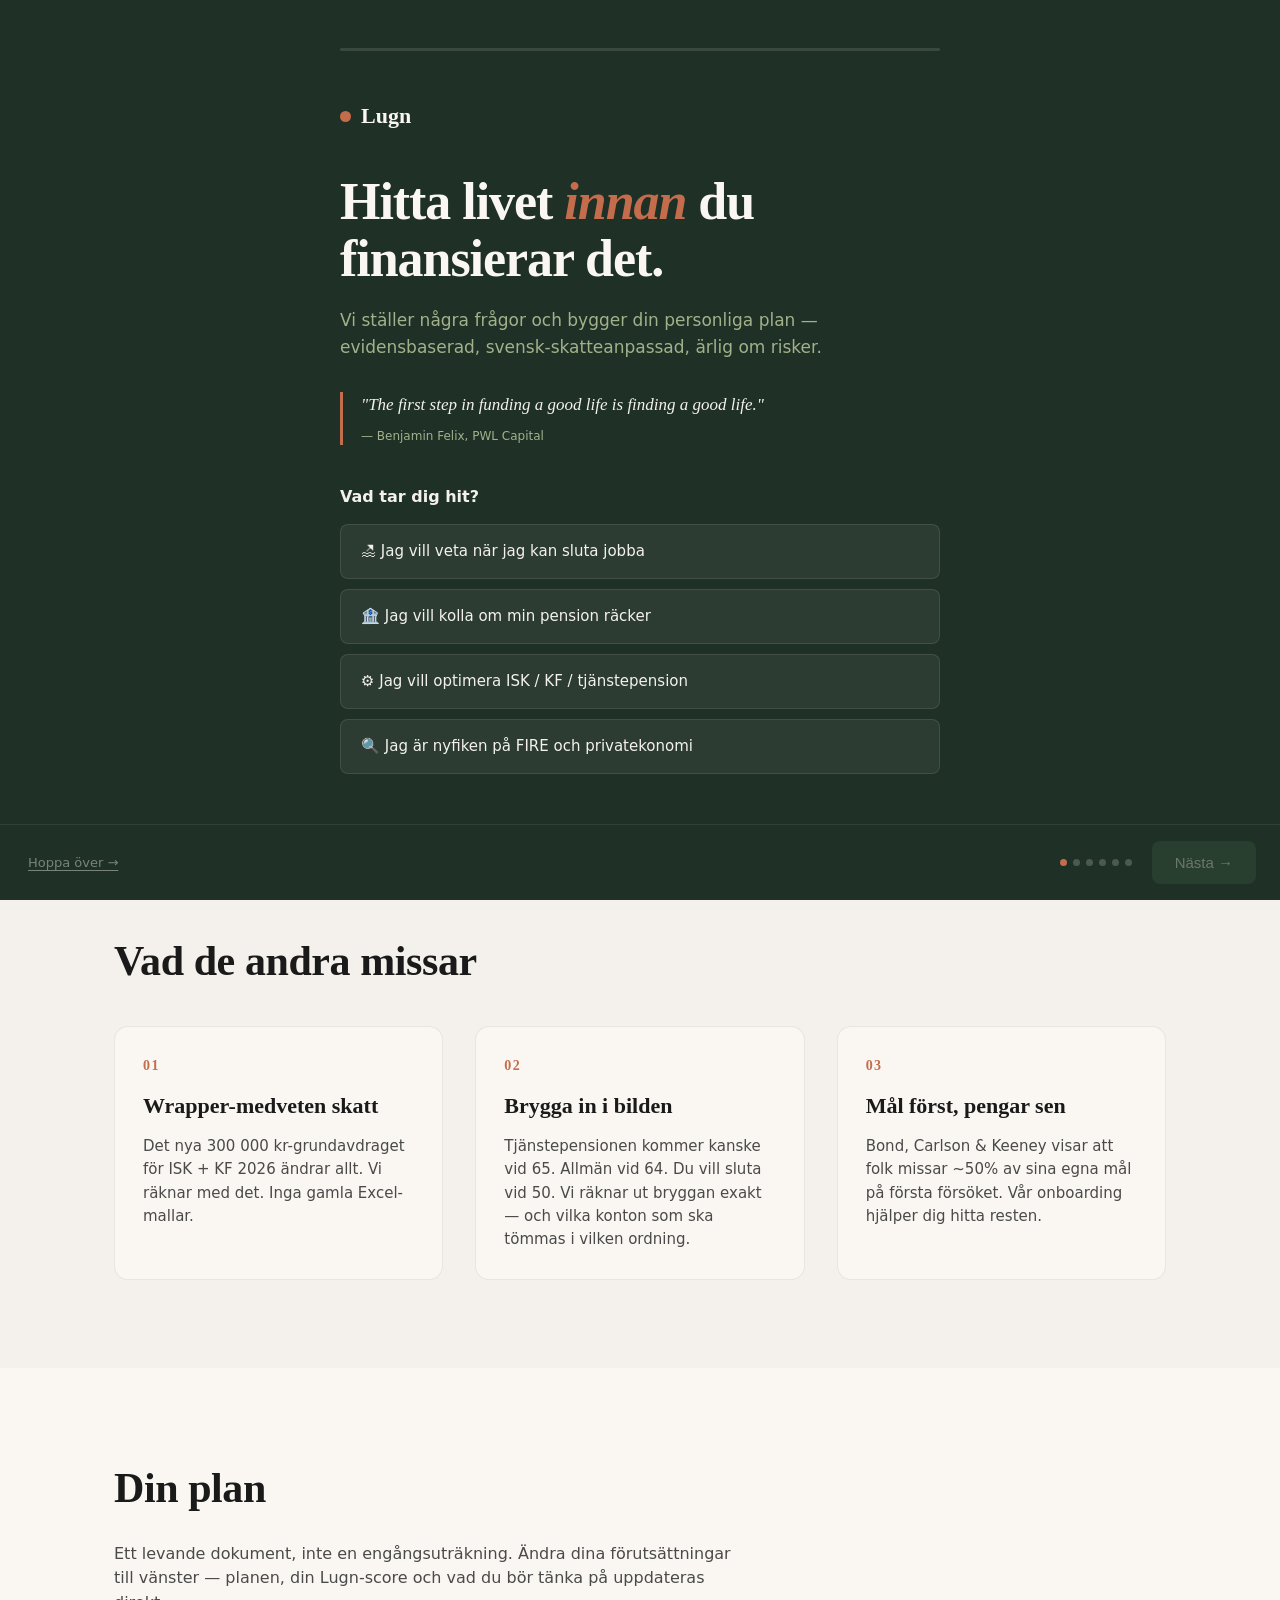
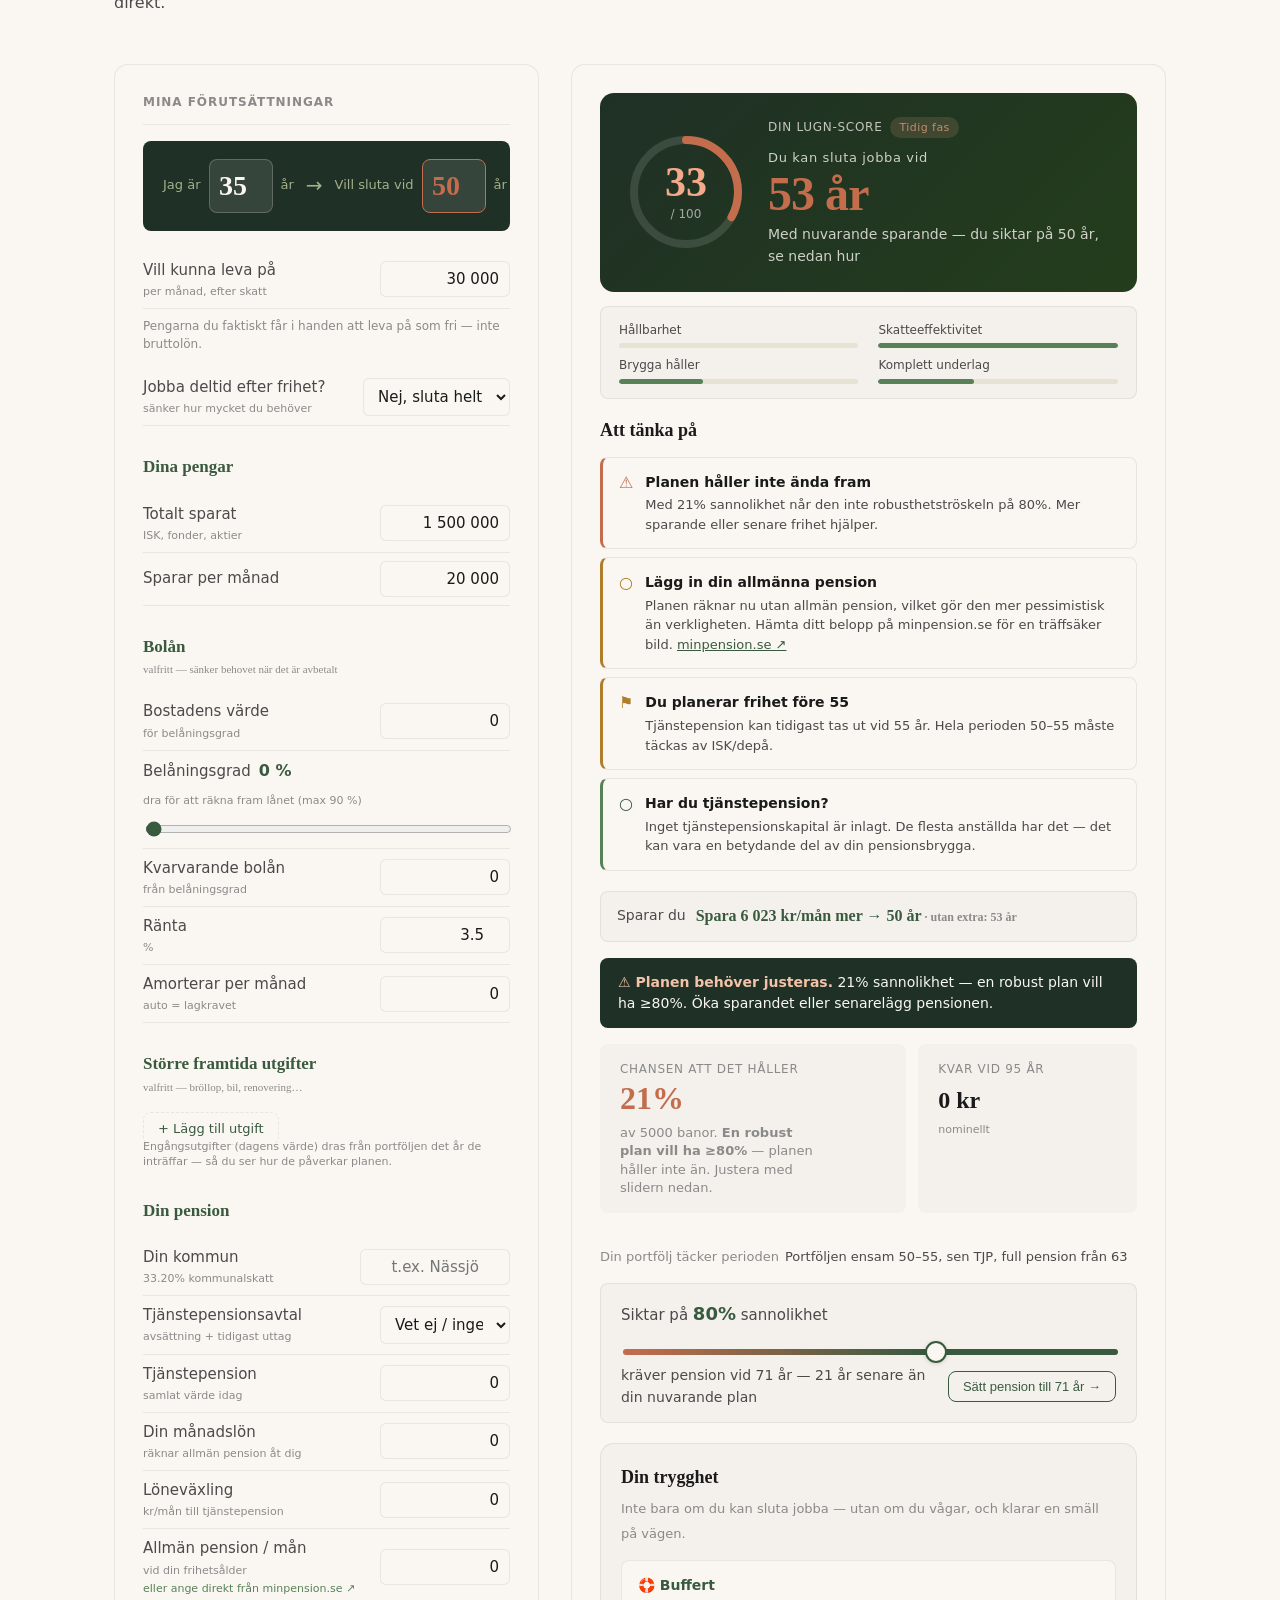
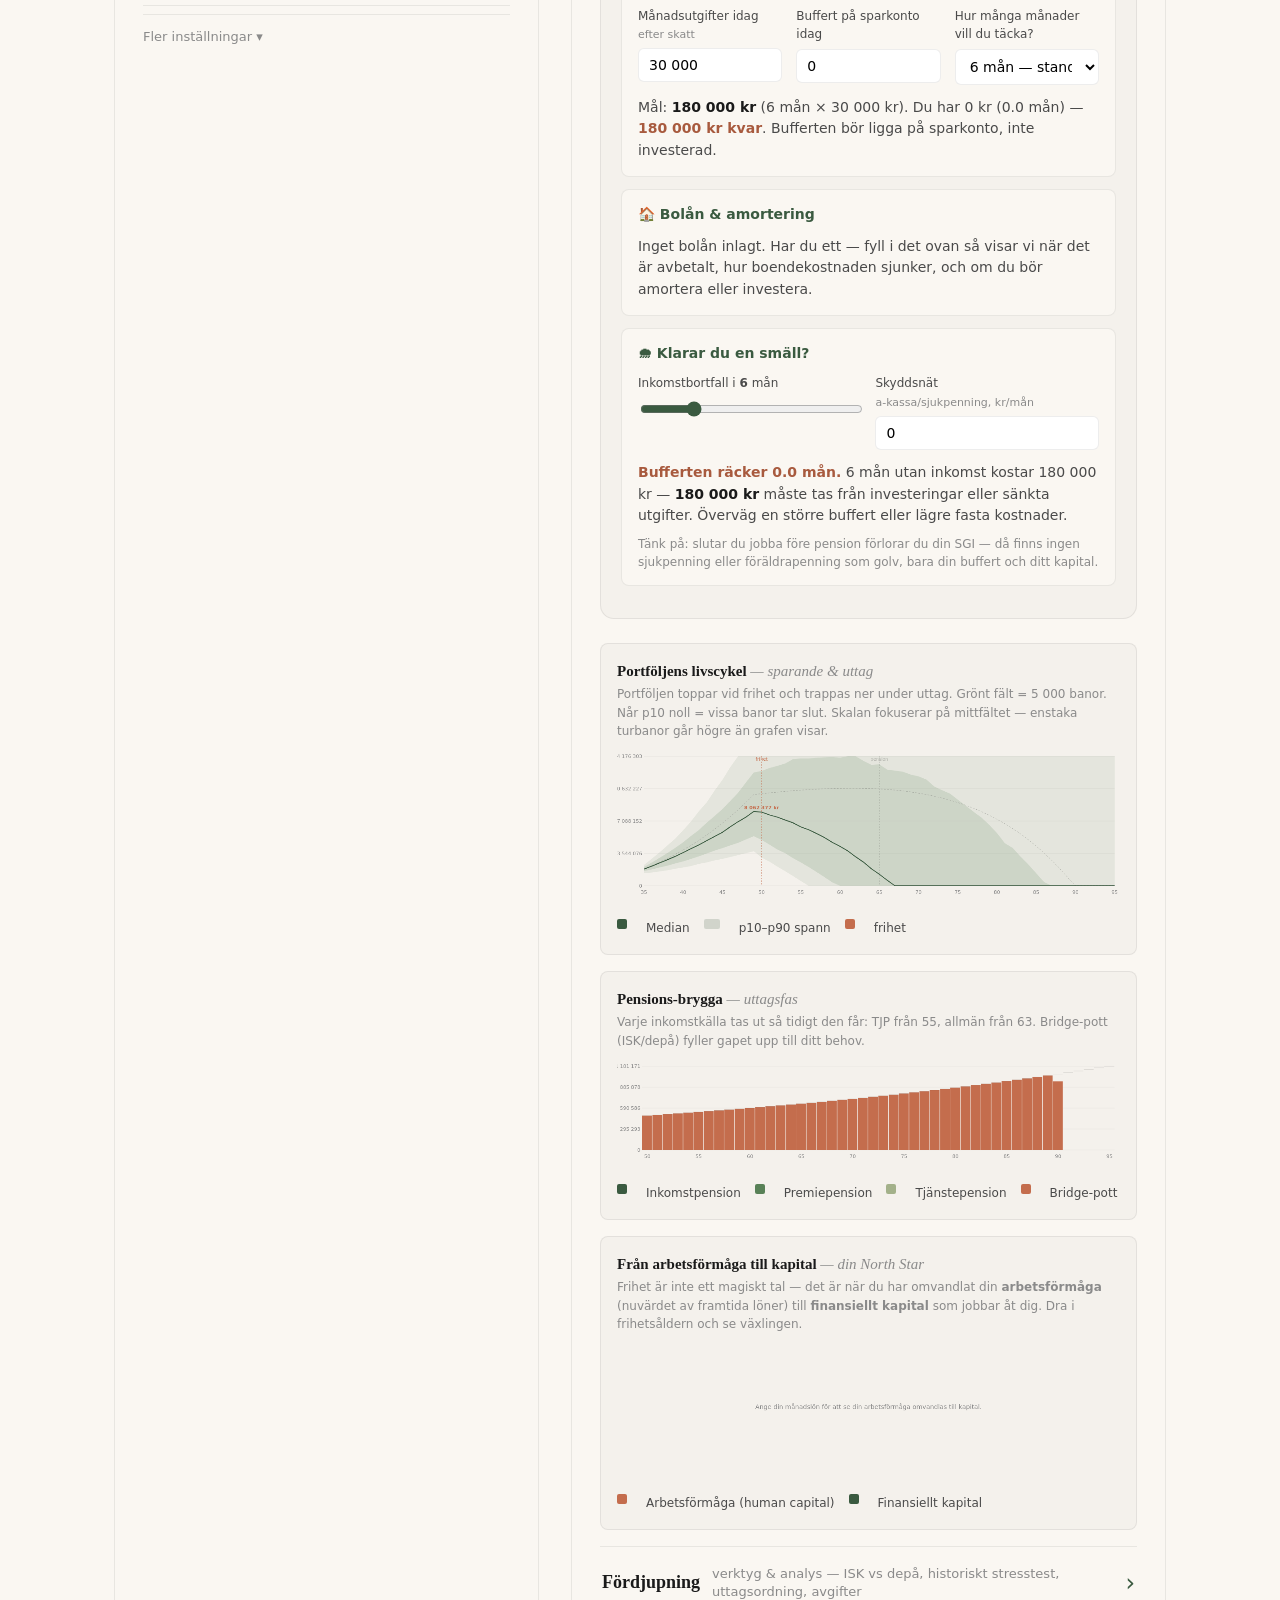
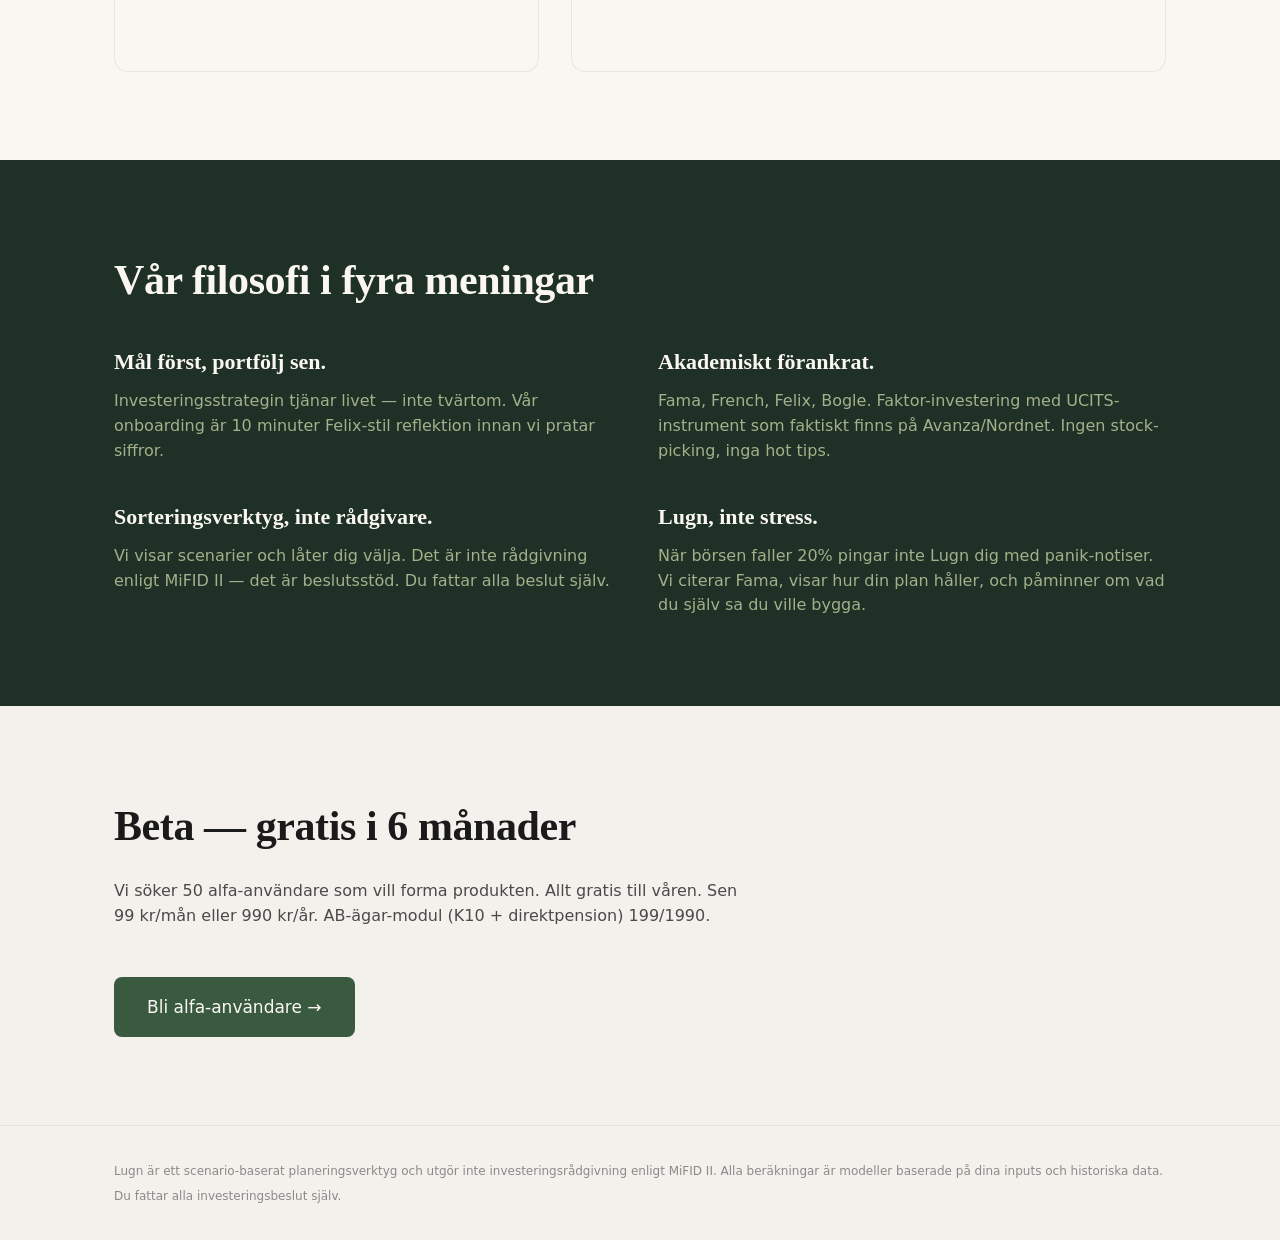
==== commit 6e3ca837: "Cache-bust: bumpa ?v=55 → ?v=56 Föregående commit (b79bb26) ändrade app.js + market_history.js men m" ====
--- a/prototype/index.html
+++ b/prototype/index.html
@@ -4,8 +4,8 @@
 <meta charset="UTF-8">
 <meta name="viewport" content="width=device-width, initial-scale=1.0">
 <title>Lugn — Hitta livet innan du finansierar det</title>
-<link rel="stylesheet" href="style.css?v=55">
-<link rel="stylesheet" href="onboarding.css?v=55">
+<link rel="stylesheet" href="style.css?v=56">
+<link rel="stylesheet" href="onboarding.css?v=56">
 </head>
 <body>
 
@@ -791,9 +791,9 @@
   <span class="reset-fab-icon">↺</span><span class="reset-fab-label"> Ta om frågorna</span>
 </button>
 
-<script src="kommunalskatt.js?v=55"></script>
-<script src="market_history.js?v=55"></script>
-<script src="onboarding.js?v=55"></script>
-<script src="app.js?v=55"></script>
+<script src="kommunalskatt.js?v=56"></script>
+<script src="market_history.js?v=56"></script>
+<script src="onboarding.js?v=56"></script>
+<script src="app.js?v=56"></script>
 </body>
 </html>
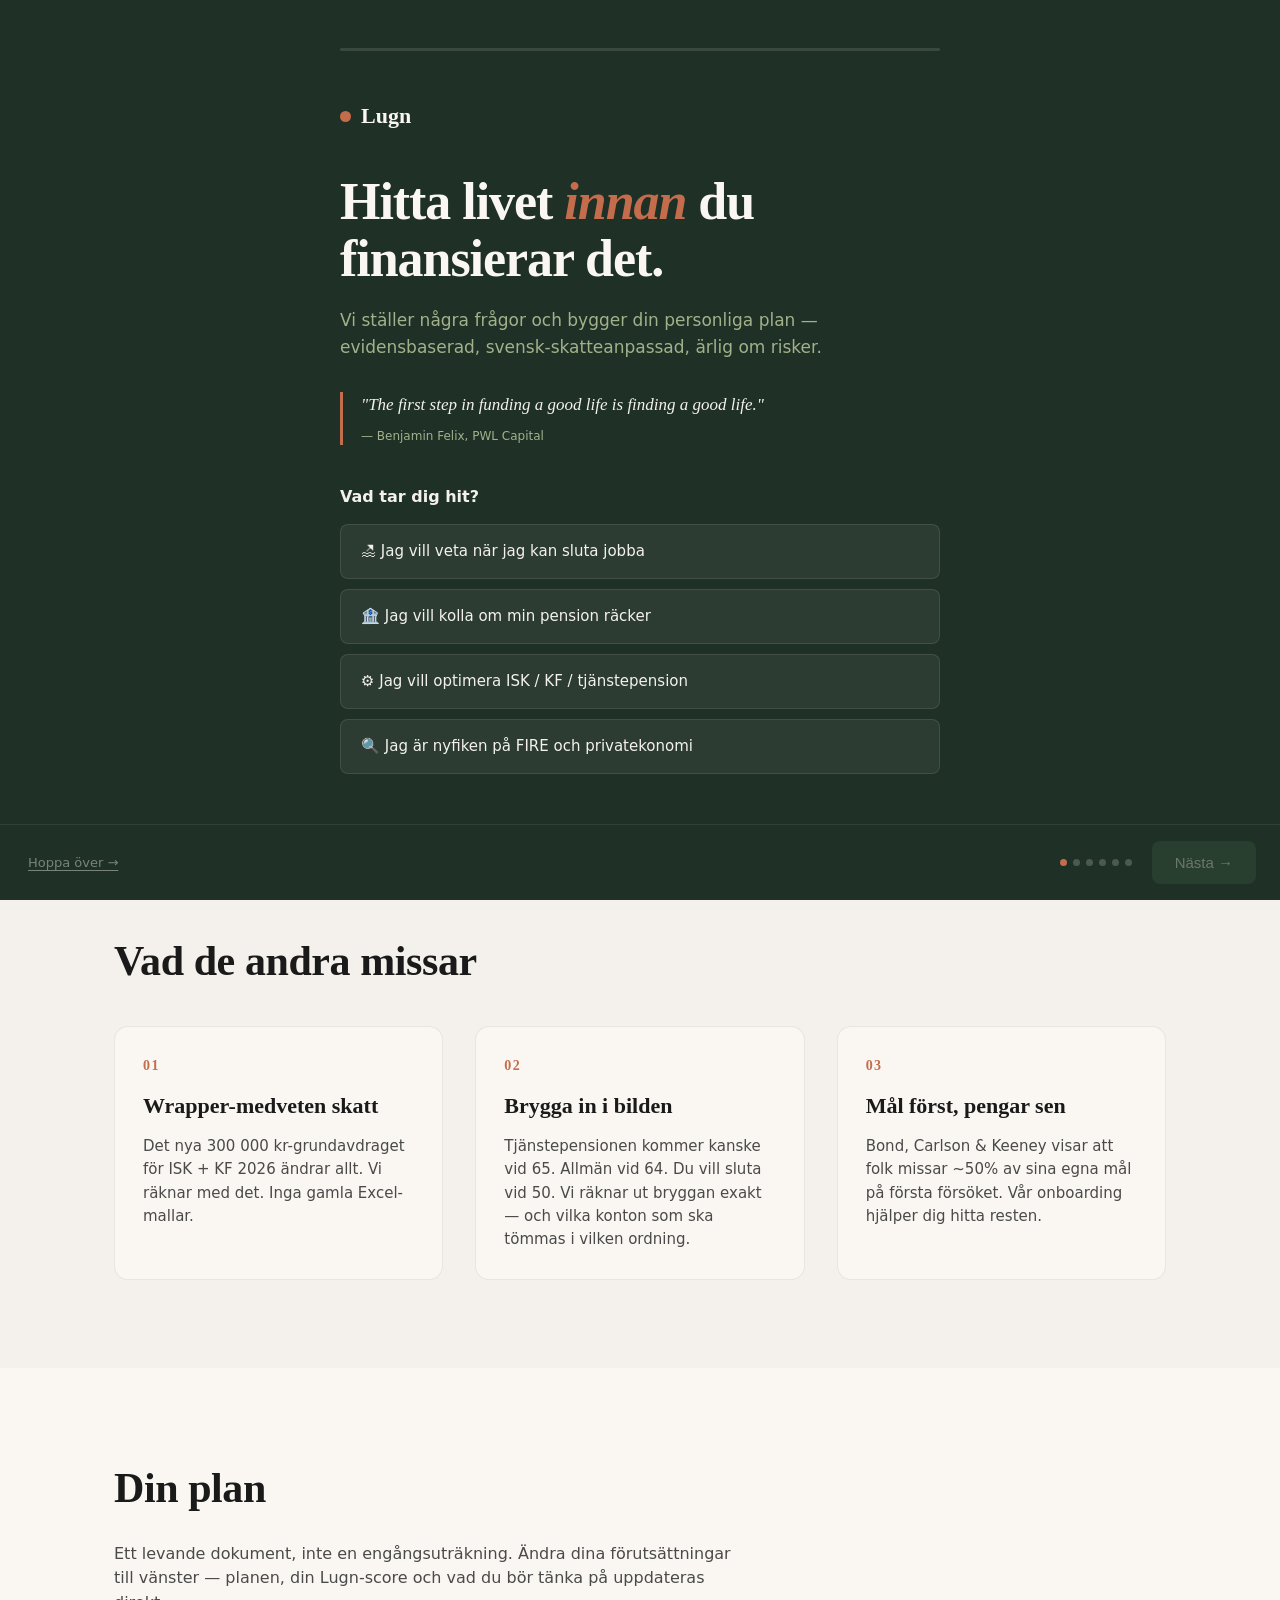
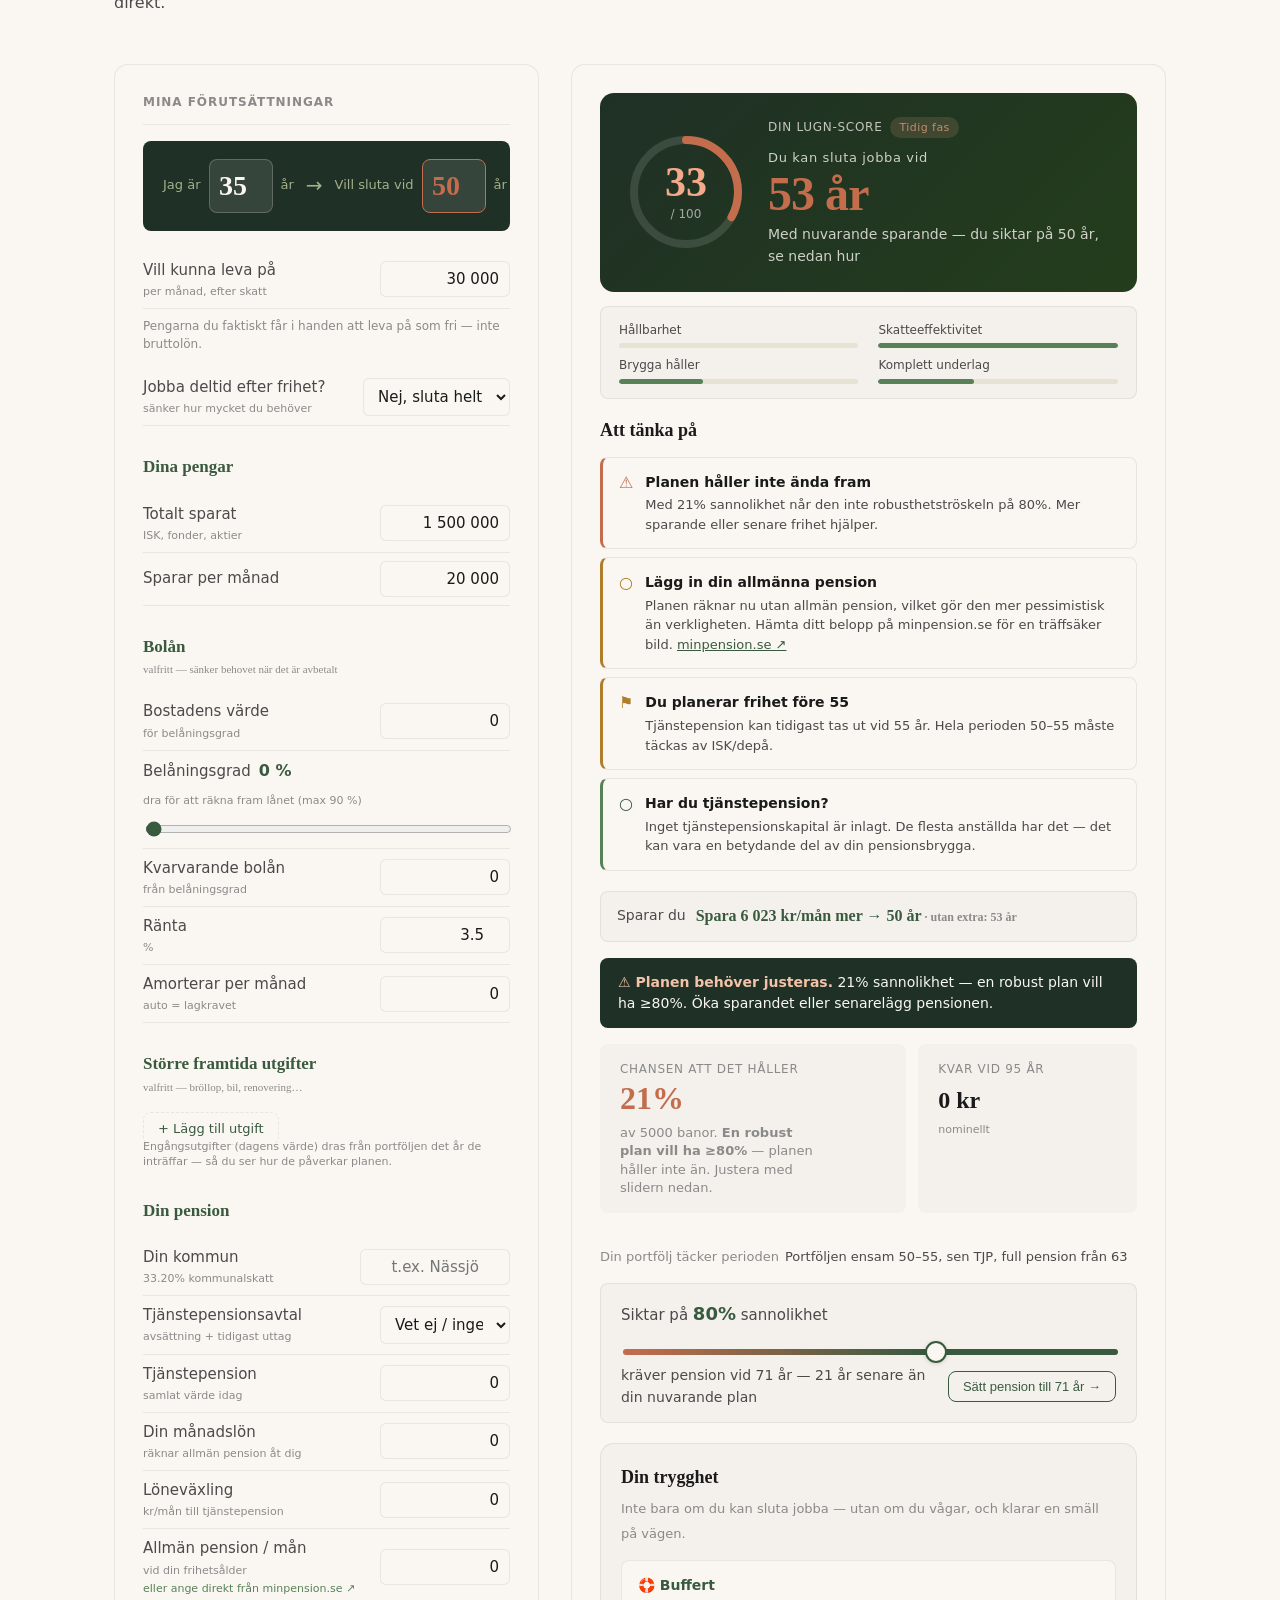
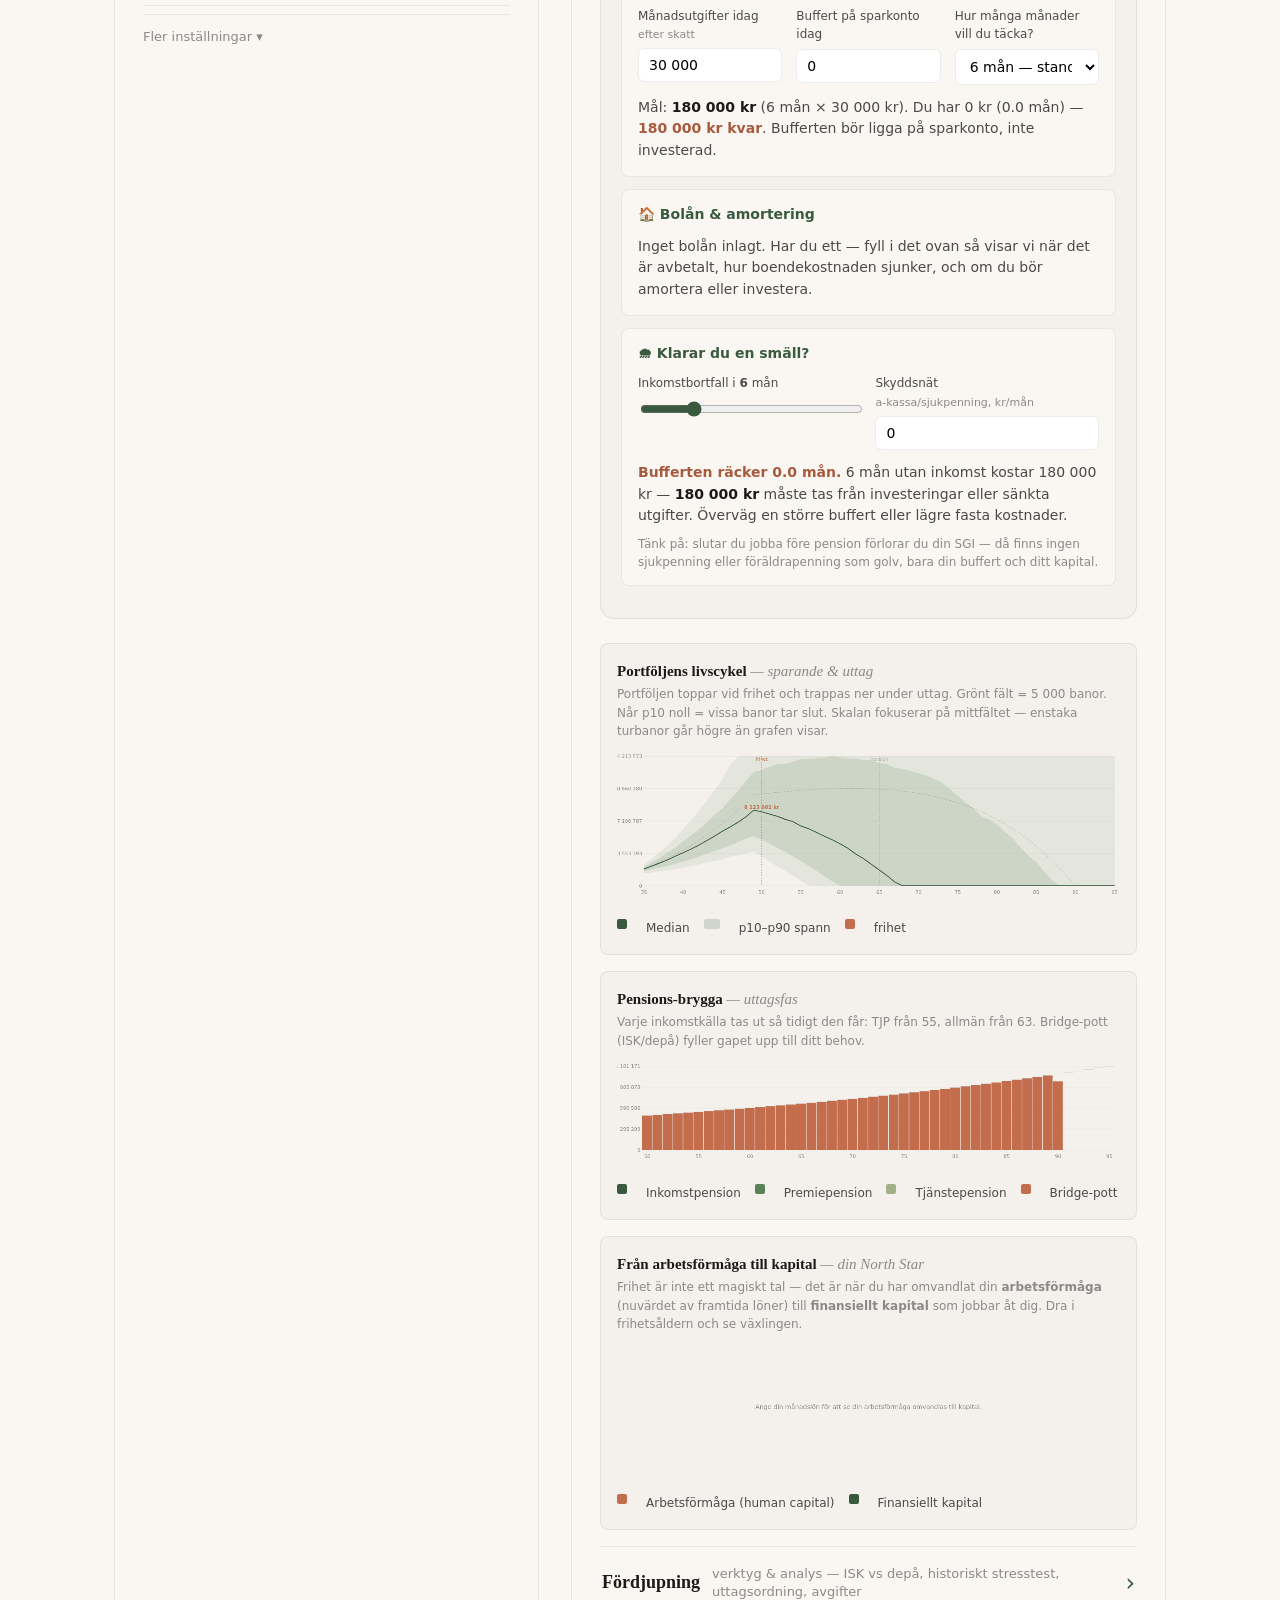
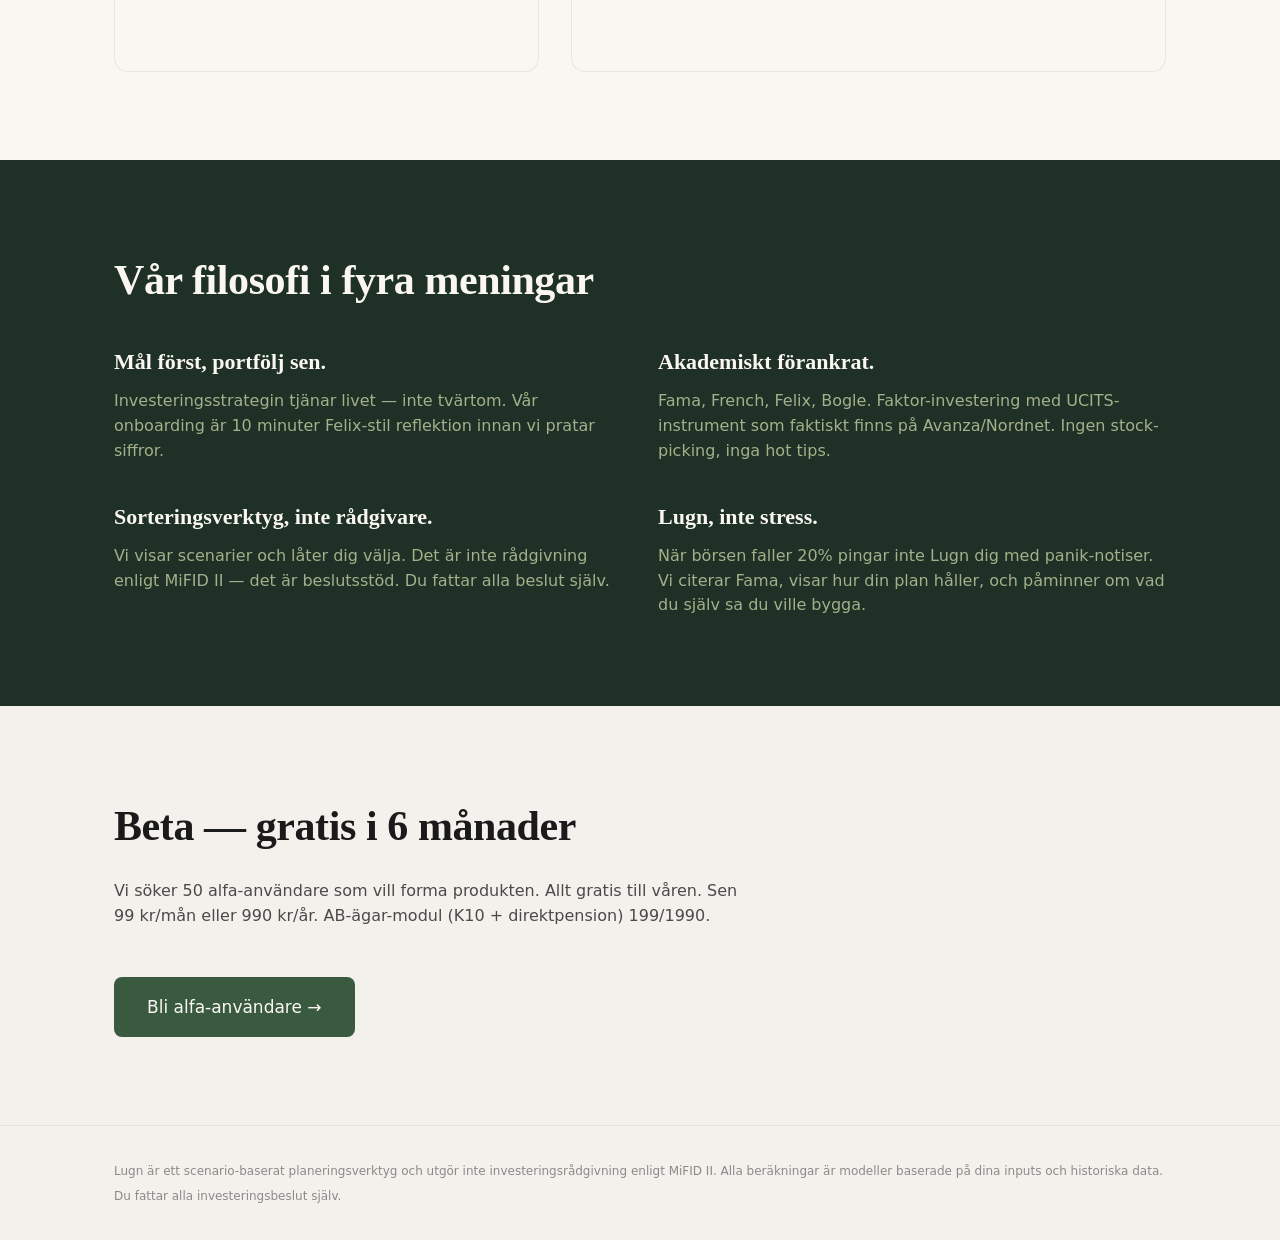
==== commit 72c17033: "Räntor-slider: direkt val av bond-allokering med live σ-feedback Tidigare gick obligationer bara in " ====
--- a/prototype/index.html
+++ b/prototype/index.html
@@ -4,8 +4,8 @@
 <meta charset="UTF-8">
 <meta name="viewport" content="width=device-width, initial-scale=1.0">
 <title>Lugn — Hitta livet innan du finansierar det</title>
-<link rel="stylesheet" href="style.css?v=56">
-<link rel="stylesheet" href="onboarding.css?v=56">
+<link rel="stylesheet" href="style.css?v=57">
+<link rel="stylesheet" href="onboarding.css?v=57">
 </head>
 <body>
 
@@ -664,6 +664,17 @@
             </div>
             <div class="alloc-current" id="allocLabel">100% international</div>
             <div class="alloc-optim" id="allocOptim"></div>
+
+            <!-- Räntor (bonds) -->
+            <div class="alloc-row" id="bondRow">
+              <span class="alloc-end">Aktier<br><small>av portföljen</small></span>
+              <input type="range" id="bondSlider" min="0" max="80" value="0" step="5">
+              <span class="alloc-end">Räntor<br><small>SE 10y stats</small></span>
+            </div>
+            <div class="alloc-current" id="bondLabel">0% räntor (100% aktier) · framåtblickande σ —</div>
+            <p class="chart-help" id="bondHint" style="margin-top:6px">
+              Räntor sänker variansen i Monte Carlo-banorna. Påverkar inte det historiska stresstestet (svensk bondsdata börjar 1988, equity 1970).
+            </p>
             <details class="homebias-note">
               <summary>Varför ändå en del Sverige? (forskning)</summary>
               <p>Min-varians pekar här på 100% global eftersom svenska börsen är ovanligt <strong>koncentrerad och volatil</strong> (σ 25% vs 18%) — och i historien har dollarn dämpat globala fall i SEK. Men det är bakåtblickande och ignorerar avkastning.</p>
@@ -791,9 +802,9 @@
   <span class="reset-fab-icon">↺</span><span class="reset-fab-label"> Ta om frågorna</span>
 </button>
 
-<script src="kommunalskatt.js?v=56"></script>
-<script src="market_history.js?v=56"></script>
-<script src="onboarding.js?v=56"></script>
-<script src="app.js?v=56"></script>
+<script src="kommunalskatt.js?v=57"></script>
+<script src="market_history.js?v=57"></script>
+<script src="onboarding.js?v=57"></script>
+<script src="app.js?v=57"></script>
 </body>
 </html>
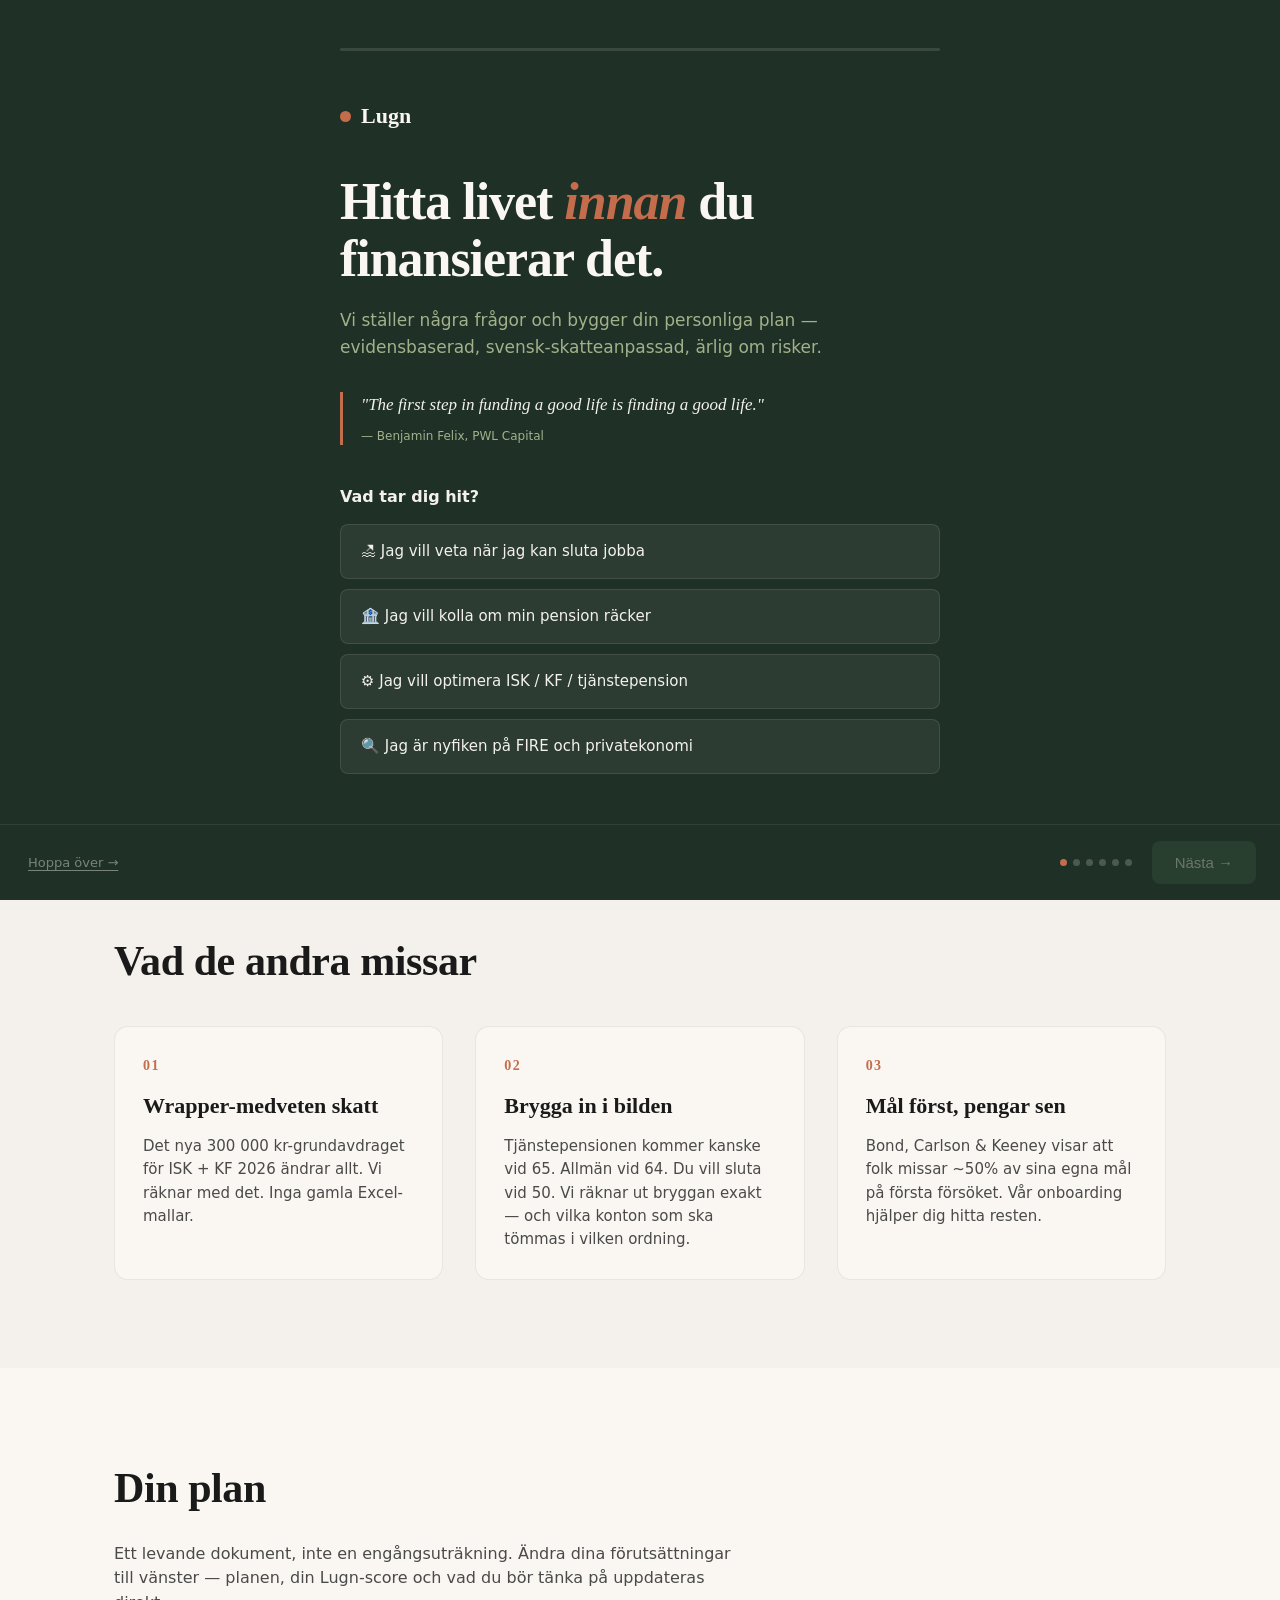
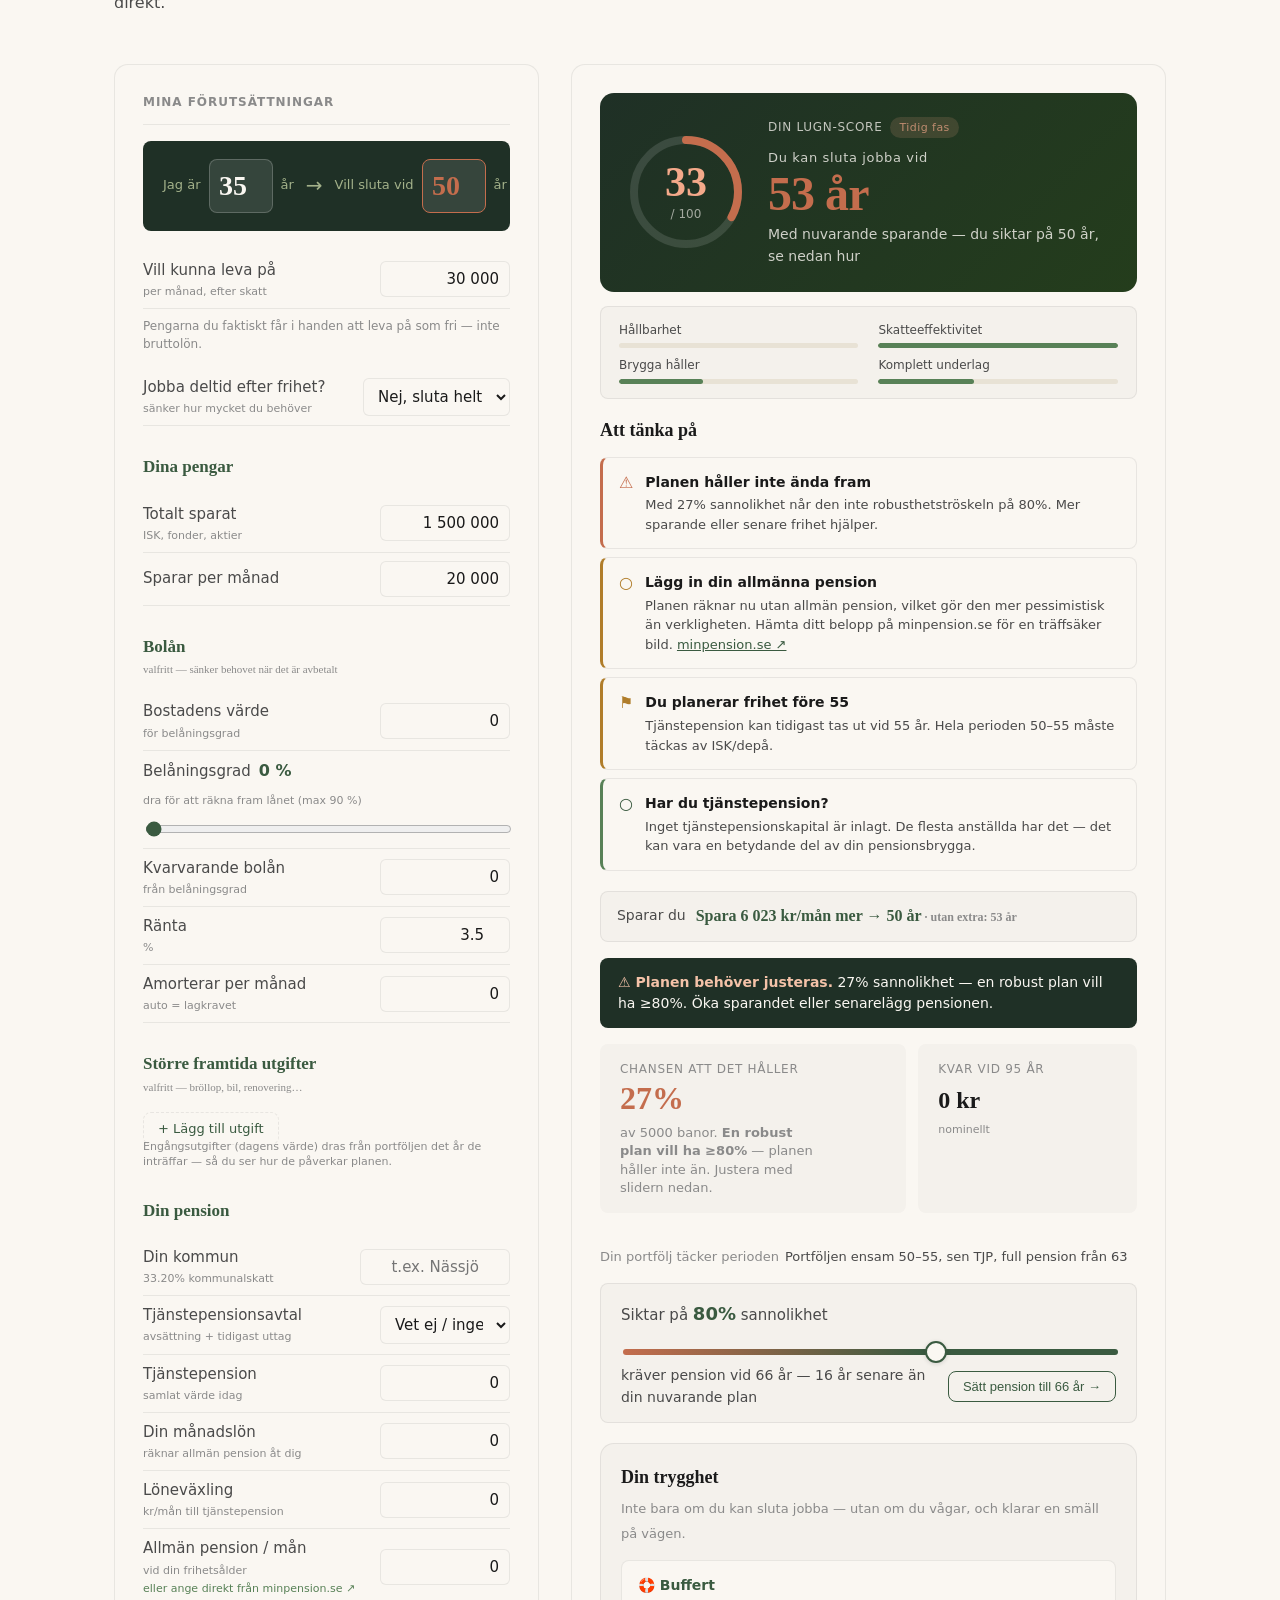
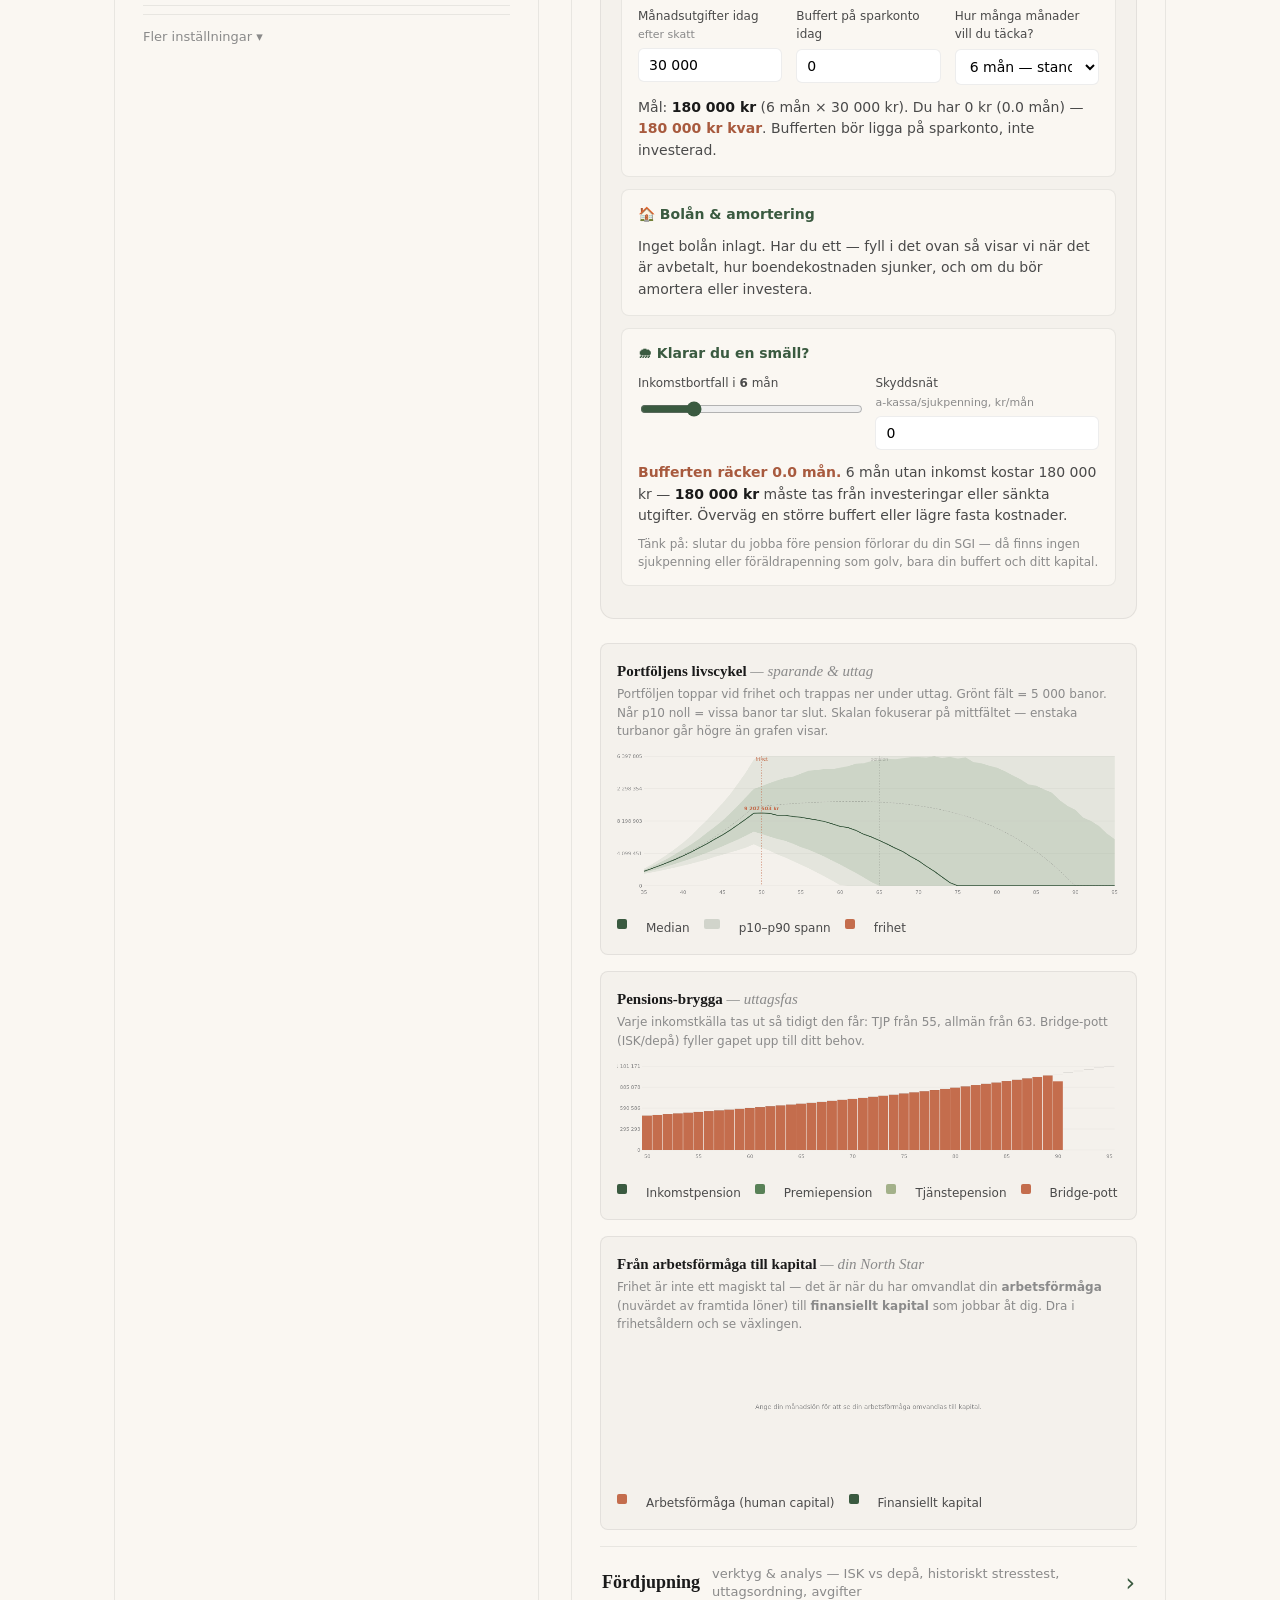
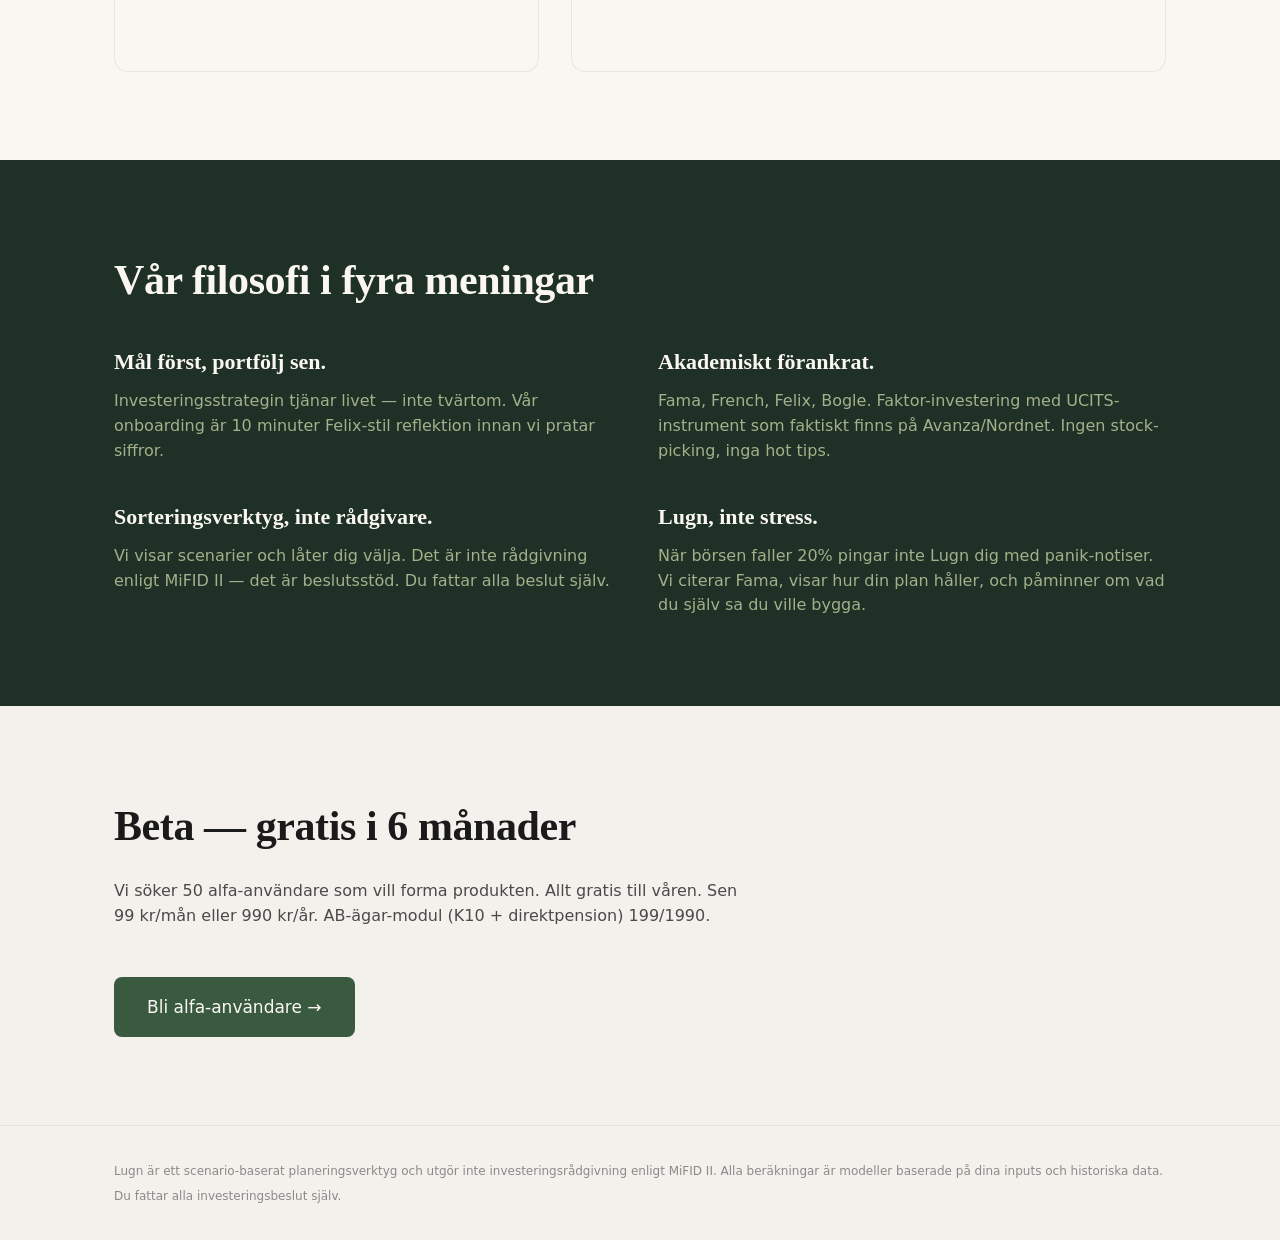
==== commit 0131bd8d: "Ta bort allt räntor/obligationer-relaterat — kör bara aktier i MC Forward-looking μ för svenska 10y " ====
--- a/prototype/index.html
+++ b/prototype/index.html
@@ -4,8 +4,8 @@
 <meta charset="UTF-8">
 <meta name="viewport" content="width=device-width, initial-scale=1.0">
 <title>Lugn — Hitta livet innan du finansierar det</title>
-<link rel="stylesheet" href="style.css?v=57">
-<link rel="stylesheet" href="onboarding.css?v=57">
+<link rel="stylesheet" href="style.css?v=58">
+<link rel="stylesheet" href="onboarding.css?v=58">
 </head>
 <body>
 
@@ -413,10 +413,6 @@
               <span>AP7-glidbana <span class="input-hint">trappa ner aktier mot pension (livscykel)</span></span>
               <input type="checkbox" id="glidbana">
             </label>
-            <label class="toggle-label">
-              <span>Exkludera räntekrisen 1990–94 <span class="input-hint">räkna obligationsstatistik utan Sveriges valutaförsvar (extrem σ)</span></span>
-              <input type="checkbox" id="excludeRateCrisis">
-            </label>
           </div>
         </div>
 
@@ -664,17 +660,6 @@
             </div>
             <div class="alloc-current" id="allocLabel">100% international</div>
             <div class="alloc-optim" id="allocOptim"></div>
-
-            <!-- Räntor (bonds) -->
-            <div class="alloc-row" id="bondRow">
-              <span class="alloc-end">Aktier<br><small>av portföljen</small></span>
-              <input type="range" id="bondSlider" min="0" max="80" value="0" step="5">
-              <span class="alloc-end">Räntor<br><small>SE 10y stats</small></span>
-            </div>
-            <div class="alloc-current" id="bondLabel">0% räntor (100% aktier) · framåtblickande σ —</div>
-            <p class="chart-help" id="bondHint" style="margin-top:6px">
-              Räntor sänker variansen i Monte Carlo-banorna. Påverkar inte det historiska stresstestet (svensk bondsdata börjar 1988, equity 1970).
-            </p>
             <details class="homebias-note">
               <summary>Varför ändå en del Sverige? (forskning)</summary>
               <p>Min-varians pekar här på 100% global eftersom svenska börsen är ovanligt <strong>koncentrerad och volatil</strong> (σ 25% vs 18%) — och i historien har dollarn dämpat globala fall i SEK. Men det är bakåtblickande och ignorerar avkastning.</p>
@@ -802,9 +787,9 @@
   <span class="reset-fab-icon">↺</span><span class="reset-fab-label"> Ta om frågorna</span>
 </button>
 
-<script src="kommunalskatt.js?v=57"></script>
-<script src="market_history.js?v=57"></script>
-<script src="onboarding.js?v=57"></script>
-<script src="app.js?v=57"></script>
+<script src="kommunalskatt.js?v=58"></script>
+<script src="market_history.js?v=58"></script>
+<script src="onboarding.js?v=58"></script>
+<script src="app.js?v=58"></script>
 </body>
 </html>
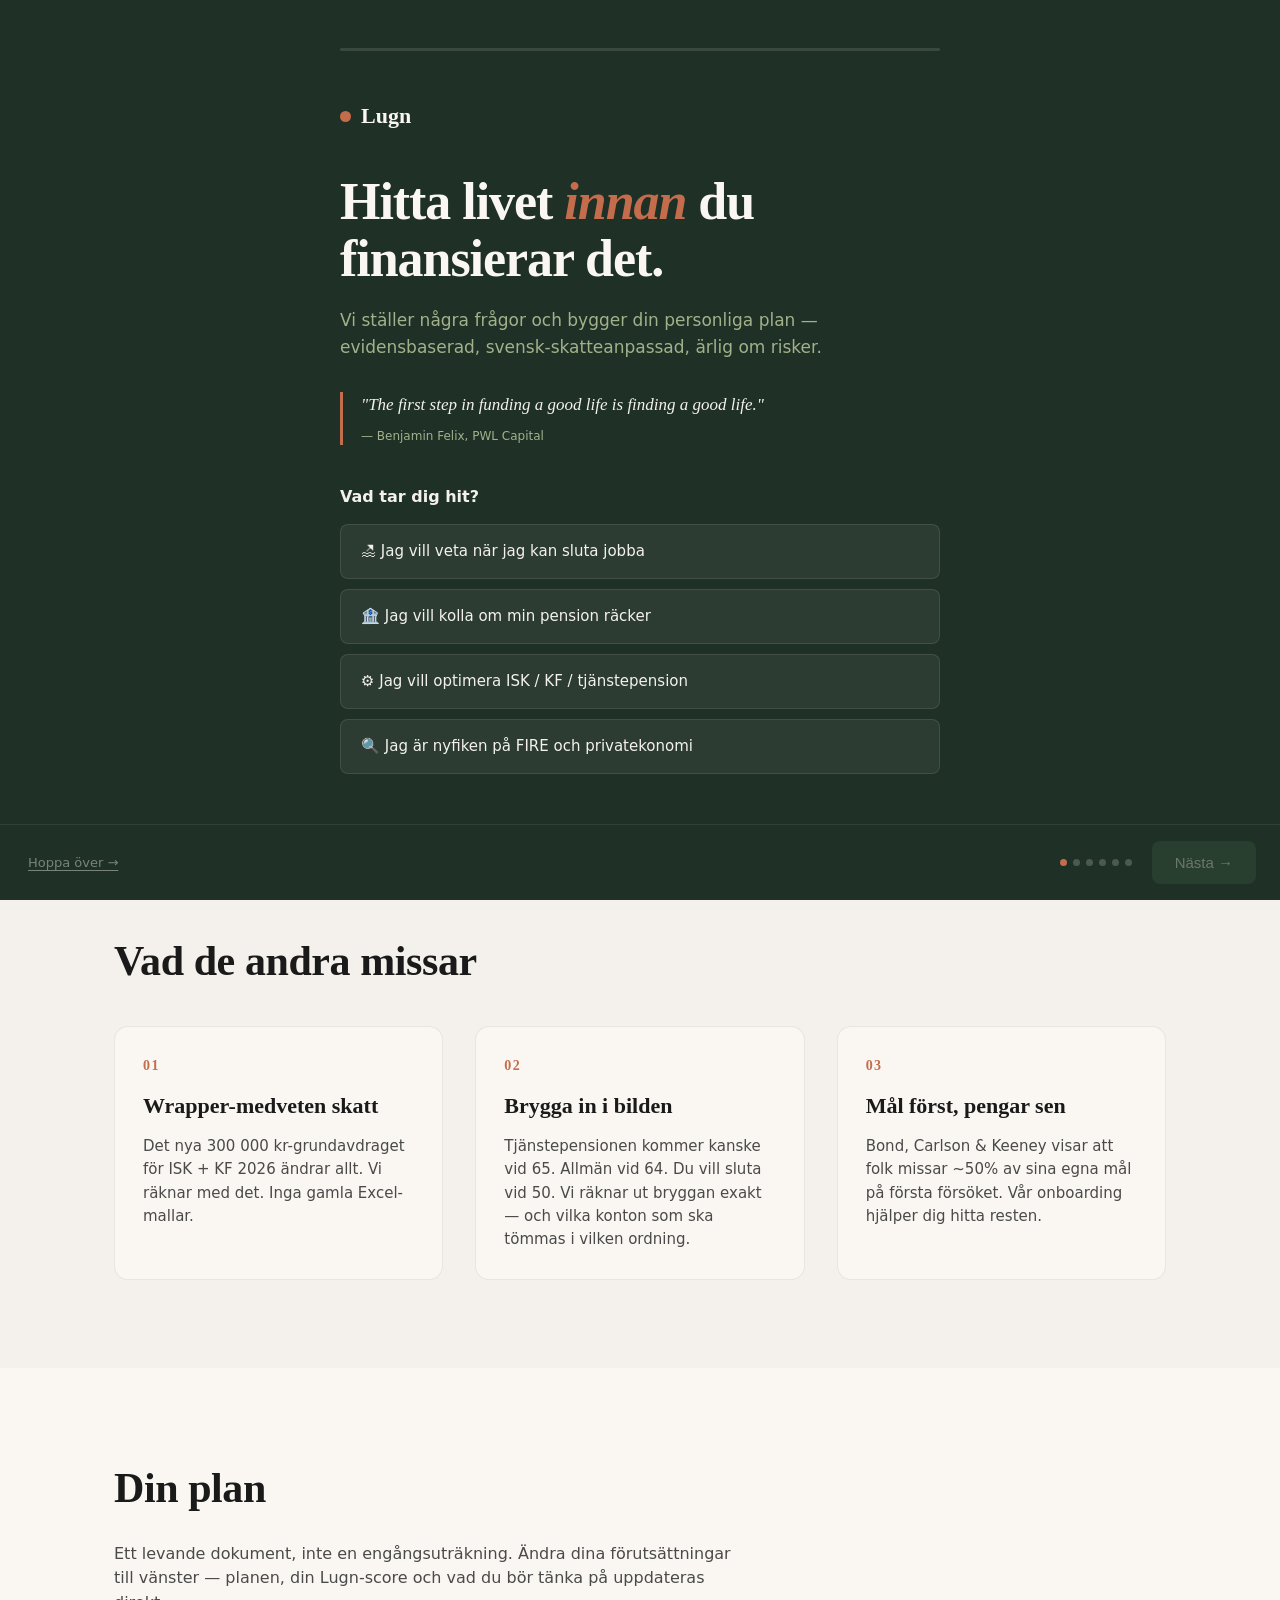
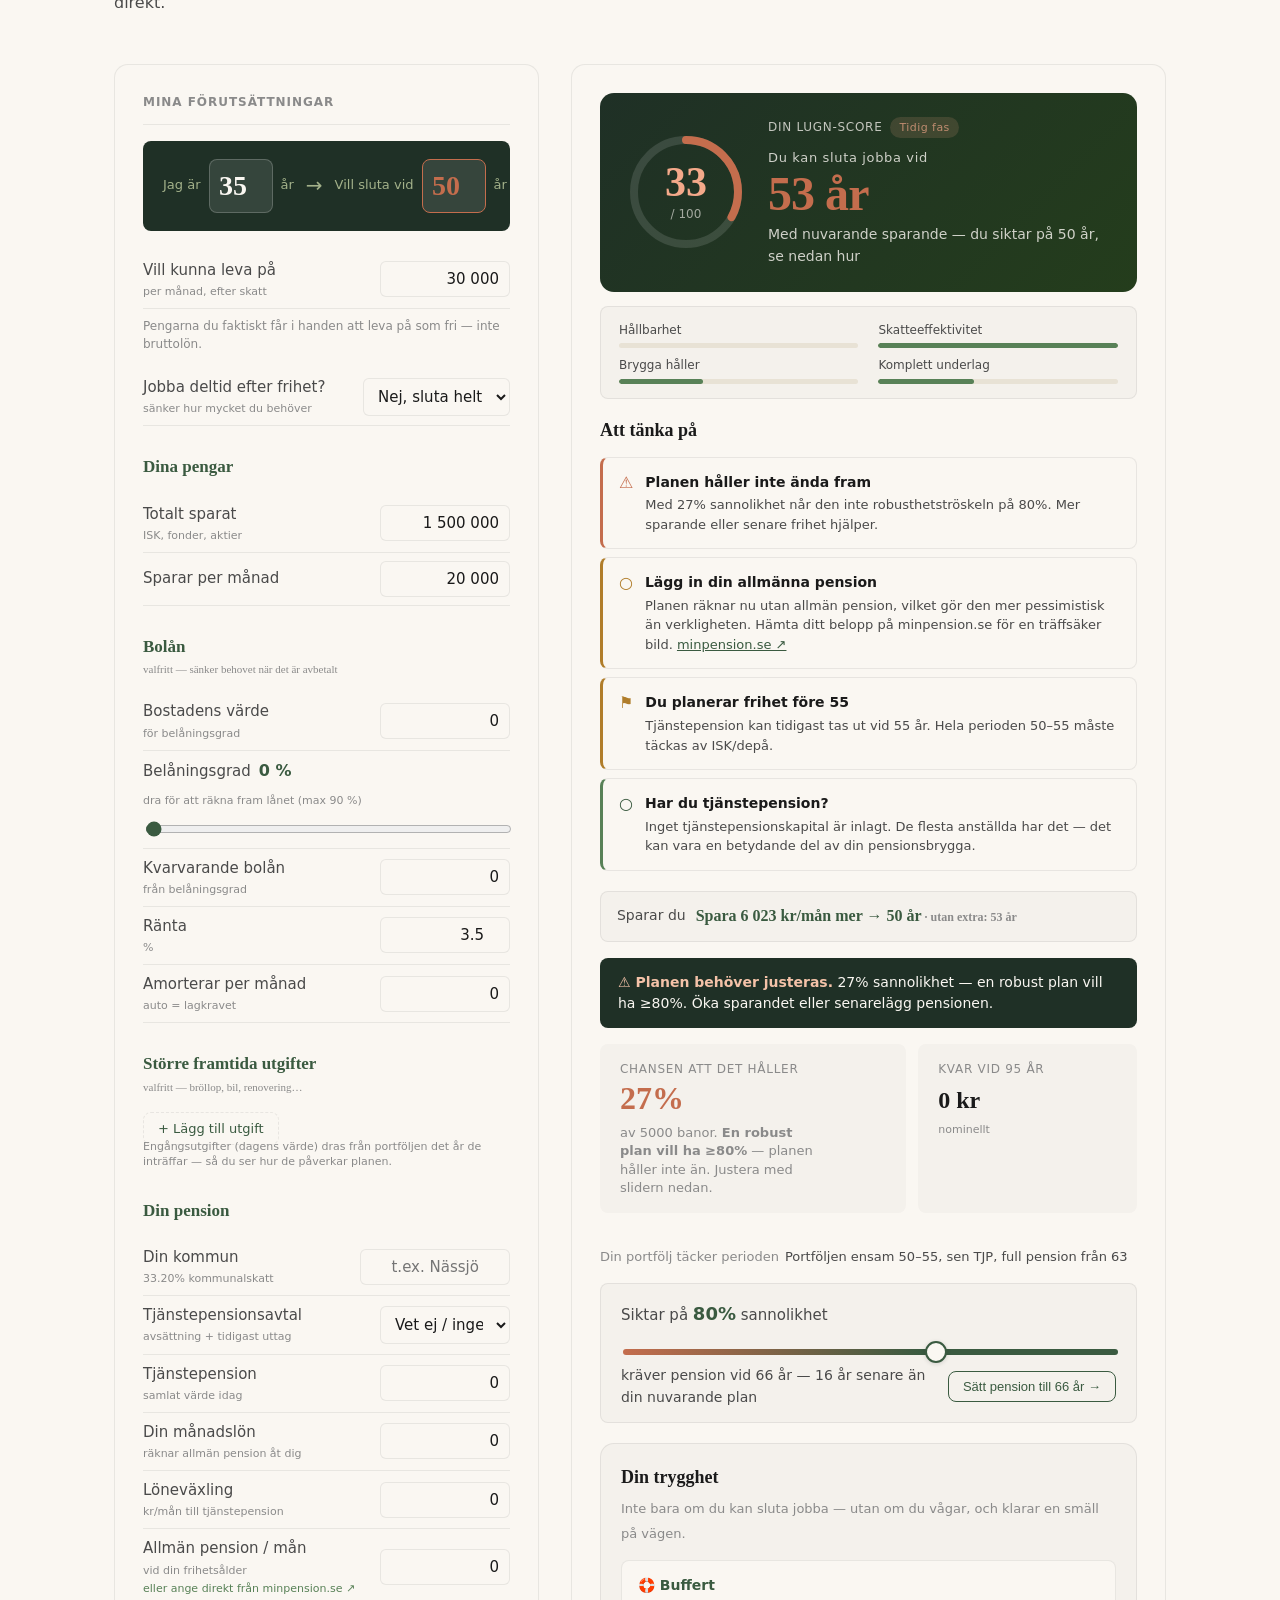
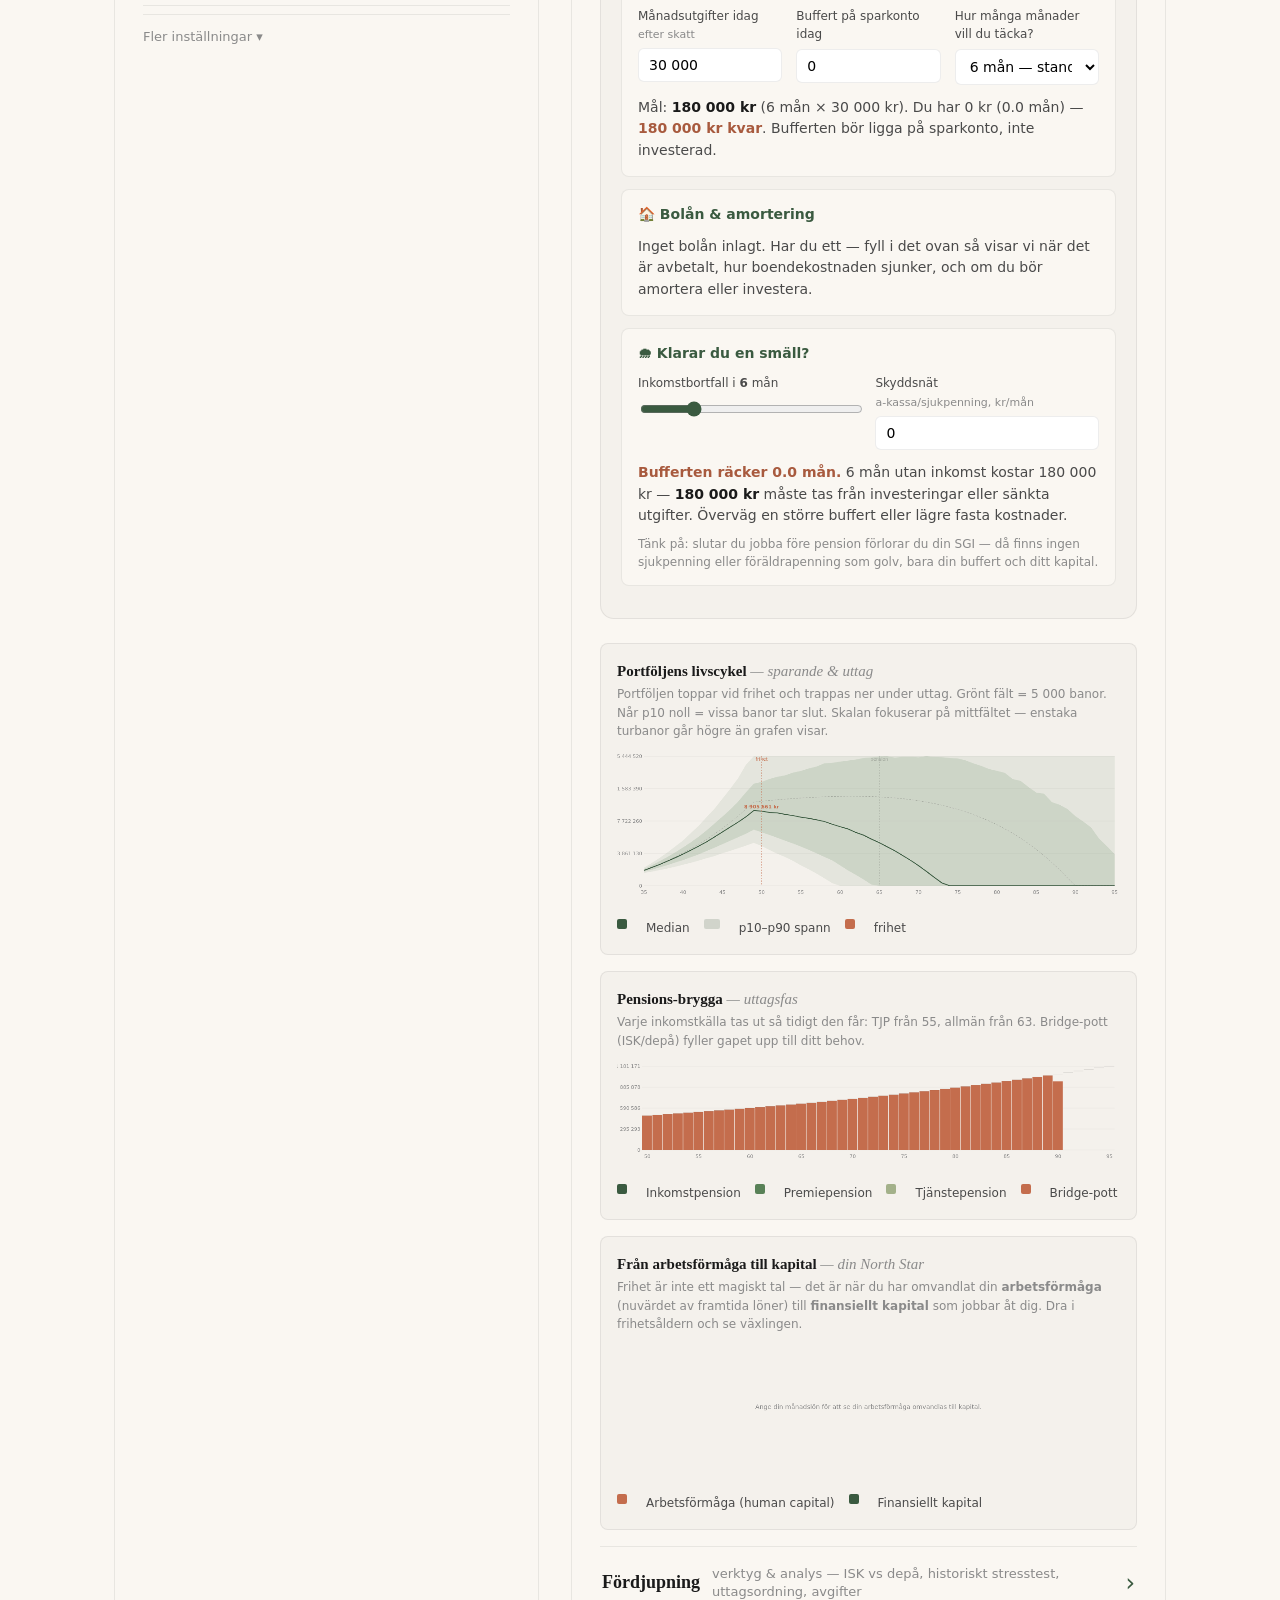
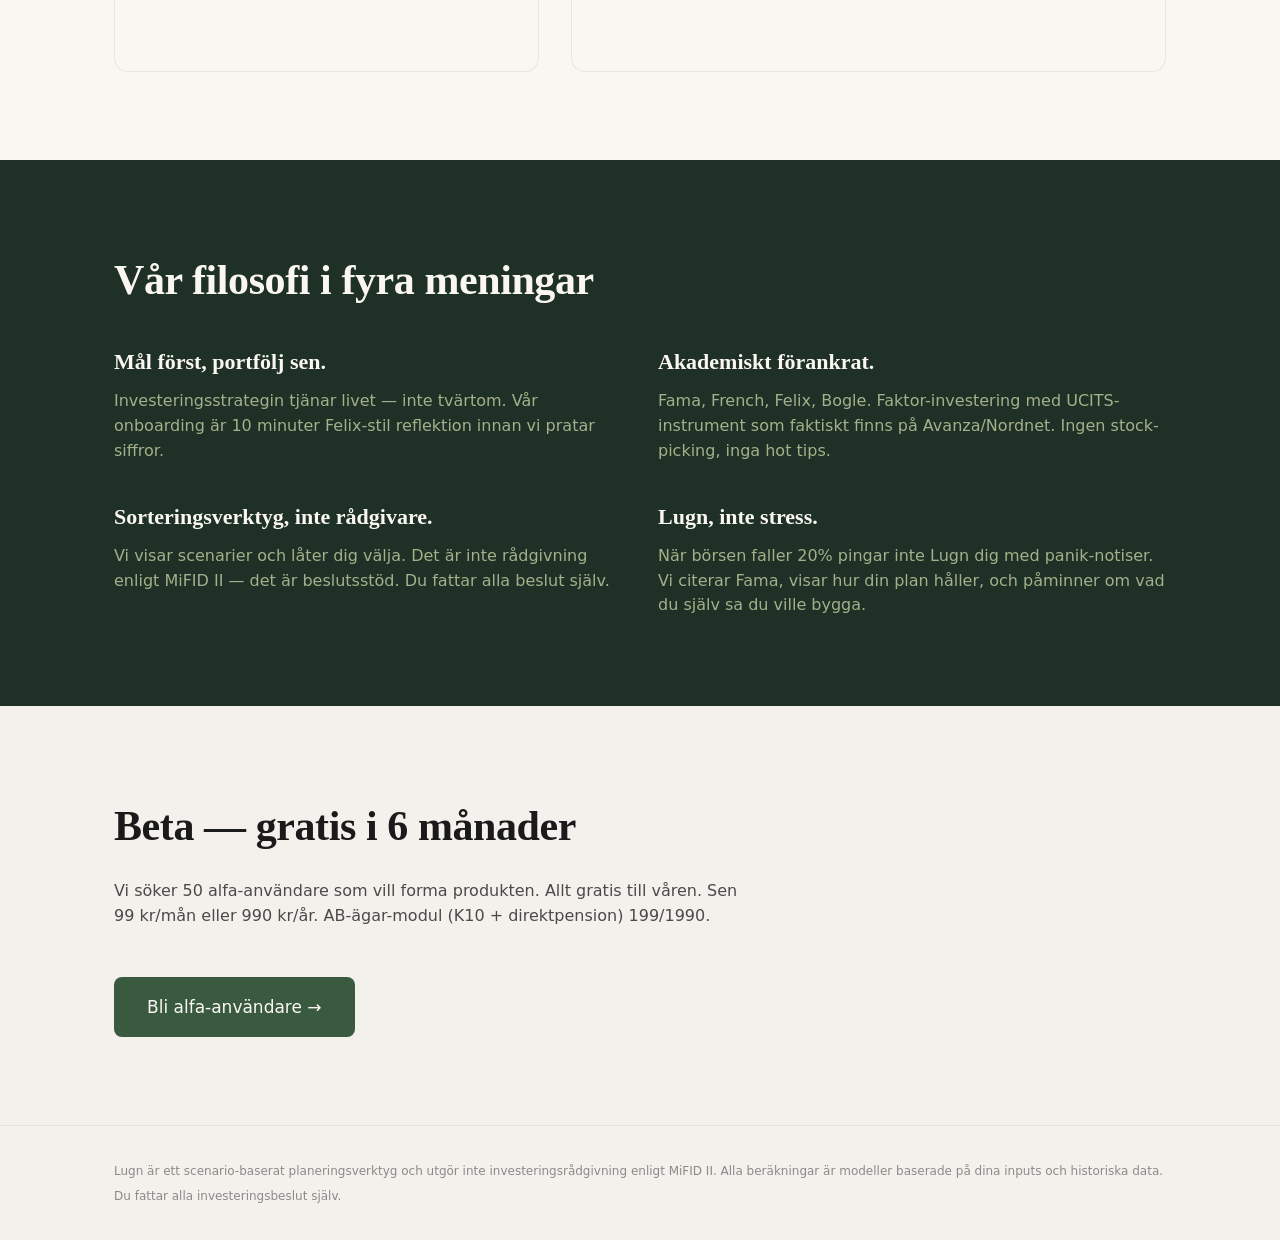
==== commit 60d11313: "Vänd alloc-slidern: dra mot Sverige = mer Sverige Slidervärdet betydde tidigare andel International," ====
--- a/prototype/index.html
+++ b/prototype/index.html
@@ -4,8 +4,8 @@
 <meta charset="UTF-8">
 <meta name="viewport" content="width=device-width, initial-scale=1.0">
 <title>Lugn — Hitta livet innan du finansierar det</title>
-<link rel="stylesheet" href="style.css?v=58">
-<link rel="stylesheet" href="onboarding.css?v=58">
+<link rel="stylesheet" href="style.css?v=59">
+<link rel="stylesheet" href="onboarding.css?v=59">
 </head>
 <body>
 
@@ -655,7 +655,7 @@
             <p class="chart-help">Monte Carlo simulerar slumpade framtider. Detta testar din plan mot <strong>faktiska</strong> historiska avkastningssekvenser — inklusive de värsta starterna (1973–74, 2000, 2008). Klassisk rullande-fönster-metod (Clare et al. 2017).</p>
             <div class="alloc-row">
               <span class="alloc-end">International<br><small>MSCI World</small></span>
-              <input type="range" id="allocSlider" min="0" max="100" value="100" step="5">
+              <input type="range" id="allocSlider" min="0" max="100" value="0" step="5">
               <span class="alloc-end">Sverige<br><small>SIXRX</small></span>
             </div>
             <div class="alloc-current" id="allocLabel">100% international</div>
@@ -787,9 +787,9 @@
   <span class="reset-fab-icon">↺</span><span class="reset-fab-label"> Ta om frågorna</span>
 </button>
 
-<script src="kommunalskatt.js?v=58"></script>
-<script src="market_history.js?v=58"></script>
-<script src="onboarding.js?v=58"></script>
-<script src="app.js?v=58"></script>
+<script src="kommunalskatt.js?v=59"></script>
+<script src="market_history.js?v=59"></script>
+<script src="onboarding.js?v=59"></script>
+<script src="app.js?v=59"></script>
 </body>
 </html>
